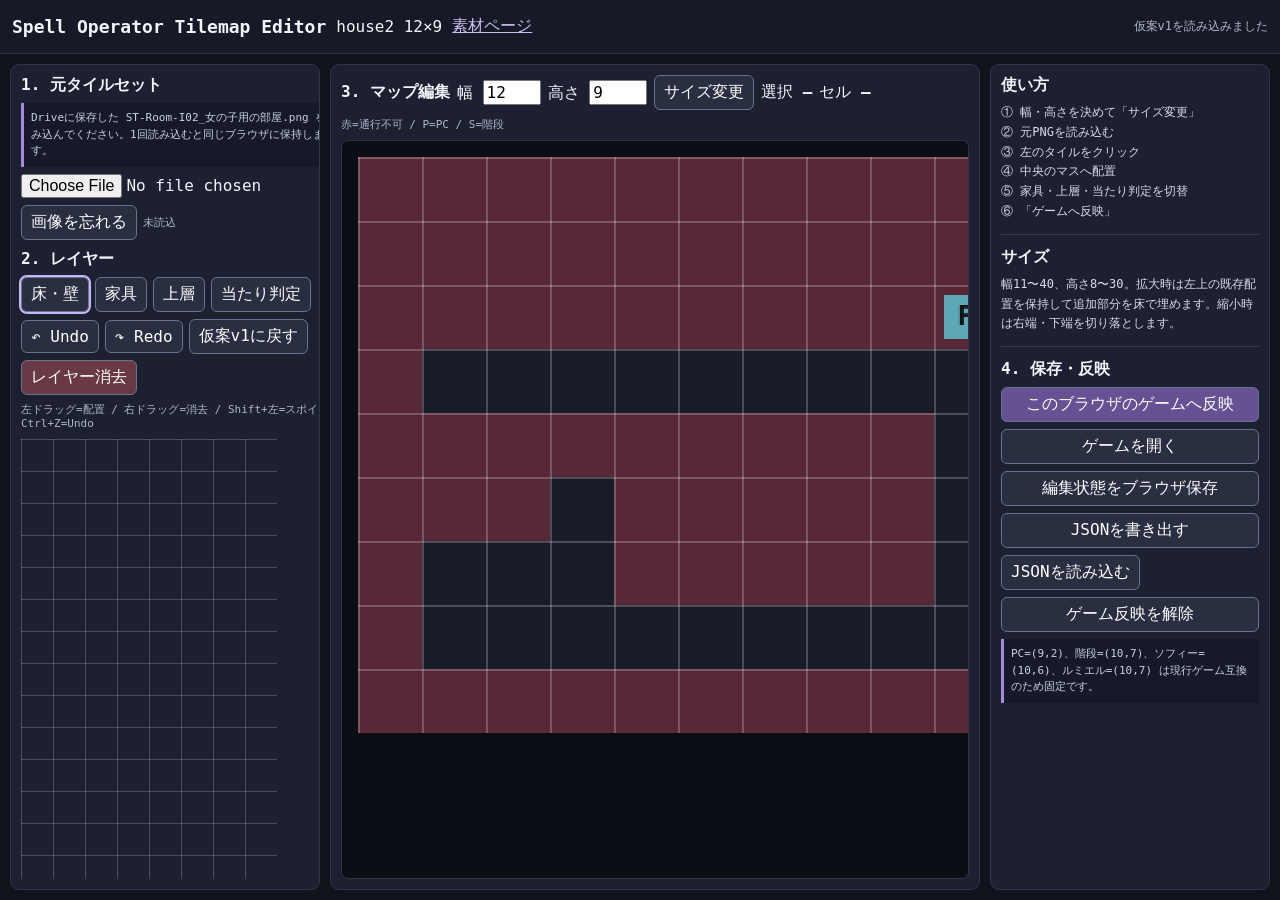
==== tools/tilemap-editor.html @ 0ec68bd1 "Make house2 tilemap editor resizable" ====
<!doctype html><html lang="ja"><head><meta charset="utf-8"><meta name="viewport" content="width=device-width,initial-scale=1"><title>Spell Operator Tilemap Editor</title><style>
*{box-sizing:border-box}html,body{margin:0;height:100%;overflow:hidden;background:#11131c;color:#f3f4fa;font-family:ui-monospace,"Noto Sans JP",monospace}button,input{font:inherit}button{cursor:pointer;background:#292e41;color:#fff;border:1px solid #69728e;border-radius:6px;padding:6px 9px}.primary{background:#665293}.danger{background:#693945}.active{outline:2px solid #c9b6fa}.app{height:100vh;display:grid;grid-template-rows:54px 1fr}.head{display:flex;gap:10px;align-items:center;padding:8px 12px;background:#171a26;border-bottom:1px solid #30364a}.head b{font-size:18px}.status{margin-left:auto;color:#aeb6cc;font-size:12px}.main{min-height:0;display:grid;grid-template-columns:310px 1fr 280px;gap:10px;padding:10px}.panel{min-height:0;background:#1c2030;border:1px solid #30364a;border-radius:9px;padding:10px;overflow:hidden}.left{display:grid;grid-template-rows:auto auto 1fr;gap:9px}.paletteBox,.mapBox,.right{overflow:auto}.paletteStage{position:relative;width:256px}.paletteStage canvas,#map{image-rendering:pixelated;display:block}.cursor{position:absolute;width:32px;height:32px;border:3px solid white;box-shadow:0 0 0 2px #6a4ca9;pointer-events:none;display:none}.row{display:flex;gap:6px;align-items:center;flex-wrap:wrap}.col{display:grid;gap:7px}.note{font-size:11px;line-height:1.5;color:#cbd1e2;background:#151929;border-left:3px solid #a68bdd;padding:7px}.small{font-size:11px;color:#aeb6cc}.center{display:grid;grid-template-rows:auto 1fr;gap:8px}.toolbar{display:flex;gap:7px;align-items:center;flex-wrap:wrap}.mapBox{background:#0c0e15;border:1px solid #30364a;border-radius:7px;padding:16px}.mapFrame{width:max-content;margin:auto}.sep{height:1px;background:#343a50;margin:5px 0}.info{font-size:12px;line-height:1.65;color:#d7dbeb}a{color:#cdbdf5}@media(max-width:1050px){.main{grid-template-columns:270px 1fr 230px}}
</style></head><body><div class="app"><div class="head"><b>Spell Operator Tilemap Editor</b><span id="sizeBadge">house2 12×9</span><a href="https://yms.main.jp/dotartworld/page2/tile-rooms01.html" target="_blank">素材ページ</a><span id="status" class="status">読み込み中</span></div><div class="main">
<section class="panel left"><div class="col"><b>1. 元タイルセット</b><div class="note">Driveに保存した ST-Room-I02_女の子用の部屋.png を読み込んでください。1回読み込むと同じブラウザに保持します。</div><input id="file" type="file" accept="image/*"><div class="row"><button id="forget">画像を忘れる</button><span id="fileInfo" class="small">未読込</span></div></div><div class="col"><b>2. レイヤー</b><div id="layers" class="row"><button data-l="base" class="active">床・壁</button><button data-l="object">家具</button><button data-l="upper">上層</button><button data-l="collision">当たり判定</button></div><div class="row"><button id="undo">↶ Undo</button><button id="redo">↷ Redo</button><button id="reset">仮案v1に戻す</button><button id="clear" class="danger">レイヤー消去</button></div><div class="small">左ドラッグ=配置 / 右ドラッグ=消去 / Shift+左=スポイト / Ctrl+Z=Undo</div></div><div class="paletteBox"><div id="paletteStage" class="paletteStage"><canvas id="palette" width="256" height="1120"></canvas><div id="cursor" class="cursor"></div></div></div></section>
<section class="panel center"><div class="toolbar"><b>3. マップ編集</b><label>幅 <input id="w" type="number" min="11" max="40" value="12" style="width:58px"></label><label>高さ <input id="h" type="number" min="8" max="30" value="9" style="width:58px"></label><button id="resize">サイズ変更</button><span>選択 <b id="tileNo">—</b></span><span>セル <b id="cell">—</b></span><span class="small">赤=通行不可 / P=PC / S=階段</span></div><div class="mapBox"><div class="mapFrame"><canvas id="map"></canvas></div></div></section>
<aside class="panel right"><div class="col"><b>使い方</b><div class="info">① 幅・高さを決めて「サイズ変更」<br>② 元PNGを読み込む<br>③ 左のタイルをクリック<br>④ 中央のマスへ配置<br>⑤ 家具・上層・当たり判定を切替<br>⑥ 「ゲームへ反映」</div><div class="sep"></div><b>サイズ</b><div class="info">幅11〜40、高さ8〜30。拡大時は左上の既存配置を保持して追加部分を床で埋めます。縮小時は右端・下端を切り落とします。</div><div class="sep"></div><b>4. 保存・反映</b><button id="apply" class="primary">このブラウザのゲームへ反映</button><button id="open">ゲームを開く</button><button id="save">編集状態をブラウザ保存</button><button id="export">JSONを書き出す</button><label><button type="button" onclick="document.getElementById('import').click()">JSONを読み込む</button><input id="import" type="file" accept="application/json" hidden></label><button id="remove">ゲーム反映を解除</button><div class="note">PC=(9,2)、階段=(10,7)、ソフィー=(10,6)、ルミエル=(10,7) は現行ゲーム互換のため固定です。</div></div></aside>
</div></div><script>
(()=>{"use strict";const TILE=32,MINW=11,MINH=8,MAXW=40,MAXH=30,BASE="../assets/maps/house2-layout.json?v=2",KIMG="spell-operator-editor-tileset:dotartworld-room-girl",KDRAFT="spell-operator-tilemap-editor:house2",KGAME="spell-operator-tilemap:house2",events={pc:{x:9,y:2},stairs:{x:10,y:7},playerStart:{x:10,y:6,facing:"up"},followerStart:{x:10,y:7,facing:"up"}},source={site:"ドット絵世界",page:"https://yms.main.jp/dotartworld/page2/tile-rooms01.html",asset:"女の子用の部屋",credit:"ドット絵世界 / http://yms.main.jp"},$=s=>document.querySelector(s),pal=$("#palette"),px=pal.getContext("2d",{willReadFrequently:true}),map=$("#map"),mx=map.getContext("2d"),cur=$("#cursor");let W=12,H=9,tiles=null,selected=-1,layer="base",paint=false,last=-1,changed=false,dirty=false,preview=null,previewUrl=null,baseline=null,hist=[],hi=-1,state;
const arr=(n,v)=>Array(n).fill(v),newState=()=>({layers:{base:arr(W*H,7),object:arr(W*H,-1),upper:arr(W*H,-1)},collision:arr(W*H,0)});state=newState();
function status(t){$("#status").textContent=t}function fit(a,v){const o=arr(W*H,v);if(Array.isArray(a))for(let i=0;i<Math.min(a.length,o.length);i++)o[i]=a[i];return o}function clone(){return JSON.parse(JSON.stringify(state))}function geometry(){map.width=W*TILE;map.height=H*TILE;map.style.width=W*TILE*2+"px";map.style.height=H*TILE*2+"px";$("#w").value=W;$("#h").value=H;$("#sizeBadge").textContent=`house2 ${W}×${H}`}function snap(){return{W,H,state:clone(),dirty}}function push(){hist=hist.slice(0,hi+1);hist.push(snap());if(hist.length>100)hist.shift();hi=hist.length-1;buttons()}function buttons(){$("#undo").disabled=hi<=0;$("#redo").disabled=hi>=hist.length-1}function restore(i){if(i<0||i>=hist.length)return;hi=i;({W,H}=hist[i]);state=JSON.parse(JSON.stringify(hist[i].state));dirty=hist[i].dirty;geometry();draw();buttons()}
function previewSet(u){previewUrl=u||null;preview=null;if(!u)return;const im=new Image();im.onload=()=>{preview=im;draw()};im.src=u}function applyData(d){W=+d.width||12;H=+d.height||9;geometry();state={layers:{base:fit(d.layers?.base,7),object:fit(d.layers?.object,-1),upper:fit(d.layers?.upper,-1)},collision:fit(d.collision,0)};dirty=false;previewSet(d.renderedMap);draw()}function tileDraw(c,id,x,y){if(!tiles||id<0)return;const cols=Math.floor(tiles.width/TILE);c.drawImage(tiles,(id%cols)*TILE,Math.floor(id/cols)*TILE,TILE,TILE,x,y,TILE,TILE)}function compose(){const c=document.createElement("canvas");c.width=W*TILE;c.height=H*TILE;const x=c.getContext("2d");for(const l of ["base","object","upper"])state.layers[l].forEach((t,i)=>tileDraw(x,t,(i%W)*TILE,Math.floor(i/W)*TILE));return c}function marker(p,l,c){if(p.x>=W||p.y>=H)return;mx.fillStyle=c;mx.fillRect(p.x*TILE+5,p.y*TILE+5,22,22);mx.fillStyle="#111";mx.font="bold 14px monospace";mx.textAlign="center";mx.textBaseline="middle";mx.fillText(l,p.x*TILE+16,p.y*TILE+16)}function draw(){mx.clearRect(0,0,map.width,map.height);mx.fillStyle="#181b28";mx.fillRect(0,0,map.width,map.height);if(tiles)mx.drawImage(compose(),0,0);else if(preview&&!dirty)mx.drawImage(preview,0,0,map.width,map.height);state.collision.forEach((v,i)=>{if(v){mx.fillStyle="#d8445555";mx.fillRect(i%W*TILE,Math.floor(i/W)*TILE,TILE,TILE)}});mx.strokeStyle="#ffffff38";for(let x=0;x<=W;x++){mx.beginPath();mx.moveTo(x*TILE+.5,0);mx.lineTo(x*TILE+.5,H*TILE);mx.stroke()}for(let y=0;y<=H;y++){mx.beginPath();mx.moveTo(0,y*TILE+.5);mx.lineTo(W*TILE,y*TILE+.5);mx.stroke()}marker(events.pc,"P","#5fd7e5bb");marker(events.stairs,"S","#e9c45dcc")}
function paletteDraw(){px.clearRect(0,0,pal.width,pal.height);if(tiles)px.drawImage(tiles,0,0);px.strokeStyle="#ffffff33";for(let x=0;x<=pal.width;x+=TILE){px.beginPath();px.moveTo(x+.5,0);px.lineTo(x+.5,pal.height);px.stroke()}for(let y=0;y<=pal.height;y+=TILE){px.beginPath();px.moveTo(0,y+.5);px.lineTo(pal.width,y+.5);px.stroke()}}function cursor(){if(selected<0||!tiles){cur.style.display="none";$("#tileNo").textContent="—";return}const cols=Math.floor(tiles.width/TILE);cur.style.display="block";cur.style.left=selected%cols*TILE+"px";cur.style.top=Math.floor(selected/cols)*TILE+"px";$("#tileNo").textContent=selected}function loadImg(u,save=true){const im=new Image();im.onload=()=>{const c=document.createElement("canvas");c.width=im.naturalWidth;c.height=im.naturalHeight;const x=c.getContext("2d");x.drawImage(im,0,0);tiles=c;pal.width=c.width;pal.height=c.height;$("#paletteStage").style.width=c.width+"px";paletteDraw();draw();$("#fileInfo").textContent=`${c.width}×${c.height}`;if(save)try{localStorage.setItem(KIMG,u)}catch{}status("タイルセット読込済み")};im.src=u}
function cell(e){const r=map.getBoundingClientRect(),x=Math.floor((e.clientX-r.left)*map.width/r.width/TILE),y=Math.floor((e.clientY-r.top)*map.height/r.height/TILE);return x>=0&&y>=0&&x<W&&y<H?{x,y,i:y*W+x}:null}function put(c,erase=false,drop=false){if(!c)return;if(drop&&layer!=="collision"){selected=state.layers[layer][c.i];cursor();return}if(layer==="collision"){const b=state.collision[c.i];state.collision[c.i]=erase?0:(b?0:1);changed||=b!==state.collision[c.i]}else{if(!tiles){status("見た目の編集には元PNGを読み込んでください");return}const a=erase?-1:selected;if(a<0&&!erase)return;const b=state.layers[layer][c.i];state.layers[layer][c.i]=a;changed||=b!==a;if(b!==a)dirty=true}draw()}
function resize(nw,nh){nw=Math.max(MINW,Math.min(MAXW,Math.trunc(nw)));nh=Math.max(MINH,Math.min(MAXH,Math.trunc(nh)));if(nw===W&&nh===H)return;const ow=W,oh=H,o=clone(),n={layers:{base:arr(nw*nh,7),object:arr(nw*nh,-1),upper:arr(nw*nh,-1)},collision:arr(nw*nh,0)},cw=Math.min(ow,nw),ch=Math.min(oh,nh);for(let y=0;y<ch;y++)for(let x=0;x<cw;x++){const oi=y*ow+x,ni=y*nw+x;n.layers.base[ni]=o.layers.base[oi];n.layers.object[ni]=o.layers.object[oi];n.layers.upper[ni]=o.layers.upper[oi];n.collision[ni]=o.collision[oi]}if(nw>ow)for(let y=1;y<Math.min(oh-1,nh-1);y++)n.collision[y*nw+ow-1]=0;if(nh>oh)for(let x=1;x<Math.min(ow-1,nw-1);x++)n.collision[(oh-1)*nw+x]=0;for(let x=0;x<nw;x++)n.collision[x]=n.collision[(nh-1)*nw+x]=1;for(let y=1;y<nh-1;y++)n.collision[y*nw]=n.collision[y*nw+nw-1]=1;W=nw;H=nh;state=n;dirty=true;preview=null;previewUrl=null;geometry();draw();push();status(`サイズを ${W}×${H} に変更しました`)}
pal.onclick=e=>{if(!tiles)return;const r=pal.getBoundingClientRect(),x=Math.floor((e.clientX-r.left)*pal.width/r.width/TILE),y=Math.floor((e.clientY-r.top)*pal.height/r.height/TILE);selected=y*Math.floor(pal.width/TILE)+x;cursor()};map.oncontextmenu=e=>e.preventDefault();map.onpointerdown=e=>{const c=cell(e);if(!c)return;paint=true;last=c.i;changed=false;put(c,e.button===2,e.shiftKey);map.setPointerCapture?.(e.pointerId)};map.onpointermove=e=>{const c=cell(e);$("#cell").textContent=c?`${c.x},${c.y}`:"—";if(!paint||!c||c.i===last||e.shiftKey)return;last=c.i;if(layer!=="collision")put(c,(e.buttons&2)!==0,false)};window.onpointerup=()=>{if(paint&&changed)push();paint=false;last=-1};window.addEventListener("keydown",e=>{if((e.ctrlKey||e.metaKey)&&e.key.toLowerCase()==="z"){e.preventDefault();restore(e.shiftKey?hi+1:hi-1)}else if((e.ctrlKey||e.metaKey)&&e.key.toLowerCase()==="y"){e.preventDefault();restore(hi+1)}});
$("#file").onchange=e=>{const f=e.target.files?.[0];if(!f)return;const r=new FileReader();r.onload=()=>loadImg(r.result,true);r.readAsDataURL(f)};$("#forget").onclick=()=>{localStorage.removeItem(KIMG);tiles=null;selected=-1;paletteDraw();cursor();draw();$("#fileInfo").textContent="未読込"};$("#layers").onclick=e=>{const b=e.target.closest("[data-l]");if(!b)return;layer=b.dataset.l;document.querySelectorAll("[data-l]").forEach(x=>x.classList.toggle("active",x===b))};$("#undo").onclick=()=>restore(hi-1);$("#redo").onclick=()=>restore(hi+1);$("#resize").onclick=()=>resize(+$("#w").value,+$("#h").value);$("#clear").onclick=()=>{if(layer==="collision")state.collision=arr(W*H,0);else{if(!tiles)return status("見た目の編集には元PNGが必要です");state.layers[layer]=arr(W*H,-1);dirty=true}draw();push()};$("#reset").onclick=()=>{if(!baseline)return;applyData(baseline);hist=[];hi=-1;push();status("仮案v1に戻しました")};
function pack(){const rendered=tiles?compose().toDataURL("image/png"):(!dirty?previewUrl:null);return{version:3,mapId:"house2",name:"ソフィーとルミエルの部屋",width:W,height:H,tileSize:TILE,source,renderedMap:rendered,layers:state.layers,collision:state.collision,fixedEvents:events,updatedAt:new Date().toISOString()}}function save(){localStorage.setItem(KDRAFT,JSON.stringify({width:W,height:H,state,selected,layer,dirty,previewUrl}));status("編集状態を保存しました")}$("#save").onclick=save;$("#apply").onclick=()=>{const d=pack();if(!d.renderedMap)return alert("サイズまたは見た目を変更した後は、元タイルセットPNGを読み込んでから反映してください。");localStorage.setItem(KGAME,JSON.stringify(d));save();alert("ゲームへ反映しました。ゲームを再読み込みしてください。")};$("#open").onclick=()=>window.open("../?tilemap=house2&v=77","_blank");$("#remove").onclick=()=>{localStorage.removeItem(KGAME);status("ゲーム反映を解除しました")};$("#export").onclick=()=>{const d=pack();if(!d.renderedMap)return alert("元PNGを読み込んでから書き出してください。");const b=new Blob([JSON.stringify(d,null,2)],{type:"application/json"}),a=document.createElement("a");a.href=URL.createObjectURL(b);a.download="house2-layout.json";a.click();setTimeout(()=>URL.revokeObjectURL(a.href),1000)};$("#import").onchange=e=>{const f=e.target.files?.[0];if(!f)return;const r=new FileReader();r.onload=()=>{try{const d=JSON.parse(r.result);if(+d.width<MINW||+d.width>MAXW||+d.height<MINH||+d.height>MAXH)throw 0;applyData(d);hist=[];hi=-1;push();status("JSONを読み込みました")}catch{alert("house2用JSONではありません")}};r.readAsText(f)};
(async()=>{try{baseline=await(await fetch(BASE,{cache:"no-store"})).json();let l;try{l=JSON.parse(localStorage.getItem(KDRAFT))}catch{}if(l?.state){W=+l.width||12;H=+l.height||9;geometry();state=l.state;selected=Number.isInteger(l.selected)?l.selected:-1;layer=l.layer||"base";dirty=!!l.dirty;previewSet(l.previewUrl||baseline.renderedMap);status("前回の編集を復元しました")}else{applyData(baseline);status("仮案v1を読み込みました")}hist=[];hi=-1;push();const im=localStorage.getItem(KIMG);if(im)loadImg(im,false);else paletteDraw();geometry();draw();cursor()}catch(e){console.error(e);geometry();draw();status("初期データ読込失敗")}})();
})();
</script></body></html>
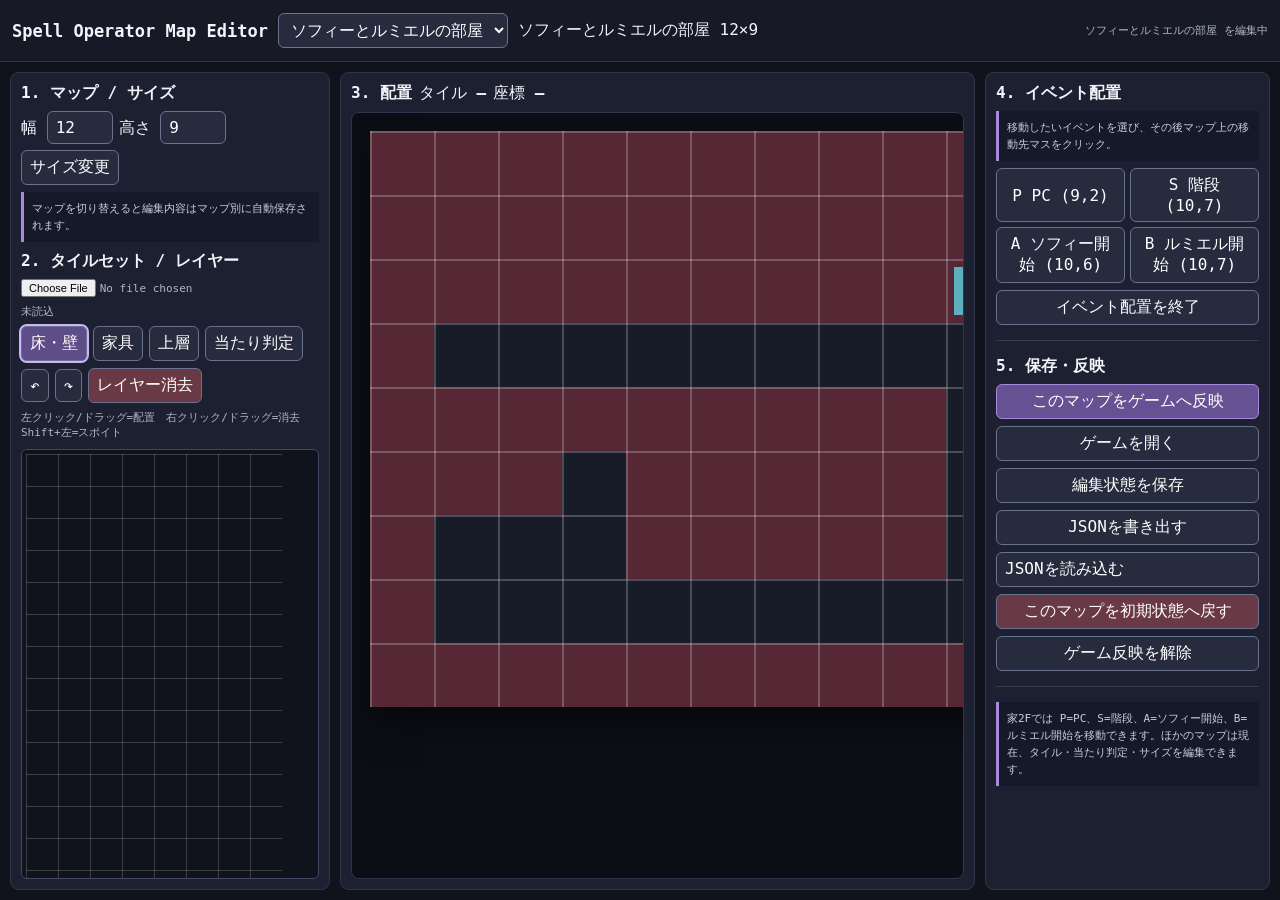
==== commit 2aa06110: "Add movable house2 events and multi-map editing" ====
--- a/tools/tilemap-editor.html
+++ b/tools/tilemap-editor.html
@@ -1,20 +1,60 @@
-<!doctype html><html lang="ja"><head><meta charset="utf-8"><meta name="viewport" content="width=device-width,initial-scale=1"><title>Spell Operator Tilemap Editor</title><style>
-*{box-sizing:border-box}html,body{margin:0;height:100%;overflow:hidden;background:#11131c;color:#f3f4fa;font-family:ui-monospace,"Noto Sans JP",monospace}button,input{font:inherit}button{cursor:pointer;background:#292e41;color:#fff;border:1px solid #69728e;border-radius:6px;padding:6px 9px}.primary{background:#665293}.danger{background:#693945}.active{outline:2px solid #c9b6fa}.app{height:100vh;display:grid;grid-template-rows:54px 1fr}.head{display:flex;gap:10px;align-items:center;padding:8px 12px;background:#171a26;border-bottom:1px solid #30364a}.head b{font-size:18px}.status{margin-left:auto;color:#aeb6cc;font-size:12px}.main{min-height:0;display:grid;grid-template-columns:310px 1fr 280px;gap:10px;padding:10px}.panel{min-height:0;background:#1c2030;border:1px solid #30364a;border-radius:9px;padding:10px;overflow:hidden}.left{display:grid;grid-template-rows:auto auto 1fr;gap:9px}.paletteBox,.mapBox,.right{overflow:auto}.paletteStage{position:relative;width:256px}.paletteStage canvas,#map{image-rendering:pixelated;display:block}.cursor{position:absolute;width:32px;height:32px;border:3px solid white;box-shadow:0 0 0 2px #6a4ca9;pointer-events:none;display:none}.row{display:flex;gap:6px;align-items:center;flex-wrap:wrap}.col{display:grid;gap:7px}.note{font-size:11px;line-height:1.5;color:#cbd1e2;background:#151929;border-left:3px solid #a68bdd;padding:7px}.small{font-size:11px;color:#aeb6cc}.center{display:grid;grid-template-rows:auto 1fr;gap:8px}.toolbar{display:flex;gap:7px;align-items:center;flex-wrap:wrap}.mapBox{background:#0c0e15;border:1px solid #30364a;border-radius:7px;padding:16px}.mapFrame{width:max-content;margin:auto}.sep{height:1px;background:#343a50;margin:5px 0}.info{font-size:12px;line-height:1.65;color:#d7dbeb}a{color:#cdbdf5}@media(max-width:1050px){.main{grid-template-columns:270px 1fr 230px}}
-</style></head><body><div class="app"><div class="head"><b>Spell Operator Tilemap Editor</b><span id="sizeBadge">house2 12×9</span><a href="https://yms.main.jp/dotartworld/page2/tile-rooms01.html" target="_blank">素材ページ</a><span id="status" class="status">読み込み中</span></div><div class="main">
-<section class="panel left"><div class="col"><b>1. 元タイルセット</b><div class="note">Driveに保存した ST-Room-I02_女の子用の部屋.png を読み込んでください。1回読み込むと同じブラウザに保持します。</div><input id="file" type="file" accept="image/*"><div class="row"><button id="forget">画像を忘れる</button><span id="fileInfo" class="small">未読込</span></div></div><div class="col"><b>2. レイヤー</b><div id="layers" class="row"><button data-l="base" class="active">床・壁</button><button data-l="object">家具</button><button data-l="upper">上層</button><button data-l="collision">当たり判定</button></div><div class="row"><button id="undo">↶ Undo</button><button id="redo">↷ Redo</button><button id="reset">仮案v1に戻す</button><button id="clear" class="danger">レイヤー消去</button></div><div class="small">左ドラッグ=配置 / 右ドラッグ=消去 / Shift+左=スポイト / Ctrl+Z=Undo</div></div><div class="paletteBox"><div id="paletteStage" class="paletteStage"><canvas id="palette" width="256" height="1120"></canvas><div id="cursor" class="cursor"></div></div></div></section>
-<section class="panel center"><div class="toolbar"><b>3. マップ編集</b><label>幅 <input id="w" type="number" min="11" max="40" value="12" style="width:58px"></label><label>高さ <input id="h" type="number" min="8" max="30" value="9" style="width:58px"></label><button id="resize">サイズ変更</button><span>選択 <b id="tileNo">—</b></span><span>セル <b id="cell">—</b></span><span class="small">赤=通行不可 / P=PC / S=階段</span></div><div class="mapBox"><div class="mapFrame"><canvas id="map"></canvas></div></div></section>
-<aside class="panel right"><div class="col"><b>使い方</b><div class="info">① 幅・高さを決めて「サイズ変更」<br>② 元PNGを読み込む<br>③ 左のタイルをクリック<br>④ 中央のマスへ配置<br>⑤ 家具・上層・当たり判定を切替<br>⑥ 「ゲームへ反映」</div><div class="sep"></div><b>サイズ</b><div class="info">幅11〜40、高さ8〜30。拡大時は左上の既存配置を保持して追加部分を床で埋めます。縮小時は右端・下端を切り落とします。</div><div class="sep"></div><b>4. 保存・反映</b><button id="apply" class="primary">このブラウザのゲームへ反映</button><button id="open">ゲームを開く</button><button id="save">編集状態をブラウザ保存</button><button id="export">JSONを書き出す</button><label><button type="button" onclick="document.getElementById('import').click()">JSONを読み込む</button><input id="import" type="file" accept="application/json" hidden></label><button id="remove">ゲーム反映を解除</button><div class="note">PC=(9,2)、階段=(10,7)、ソフィー=(10,6)、ルミエル=(10,7) は現行ゲーム互換のため固定です。</div></div></aside>
-</div></div><script>
-(()=>{"use strict";const TILE=32,MINW=11,MINH=8,MAXW=40,MAXH=30,BASE="../assets/maps/house2-layout.json?v=2",KIMG="spell-operator-editor-tileset:dotartworld-room-girl",KDRAFT="spell-operator-tilemap-editor:house2",KGAME="spell-operator-tilemap:house2",events={pc:{x:9,y:2},stairs:{x:10,y:7},playerStart:{x:10,y:6,facing:"up"},followerStart:{x:10,y:7,facing:"up"}},source={site:"ドット絵世界",page:"https://yms.main.jp/dotartworld/page2/tile-rooms01.html",asset:"女の子用の部屋",credit:"ドット絵世界 / http://yms.main.jp"},$=s=>document.querySelector(s),pal=$("#palette"),px=pal.getContext("2d",{willReadFrequently:true}),map=$("#map"),mx=map.getContext("2d"),cur=$("#cursor");let W=12,H=9,tiles=null,selected=-1,layer="base",paint=false,last=-1,changed=false,dirty=false,preview=null,previewUrl=null,baseline=null,hist=[],hi=-1,state;
-const arr=(n,v)=>Array(n).fill(v),newState=()=>({layers:{base:arr(W*H,7),object:arr(W*H,-1),upper:arr(W*H,-1)},collision:arr(W*H,0)});state=newState();
-function status(t){$("#status").textContent=t}function fit(a,v){const o=arr(W*H,v);if(Array.isArray(a))for(let i=0;i<Math.min(a.length,o.length);i++)o[i]=a[i];return o}function clone(){return JSON.parse(JSON.stringify(state))}function geometry(){map.width=W*TILE;map.height=H*TILE;map.style.width=W*TILE*2+"px";map.style.height=H*TILE*2+"px";$("#w").value=W;$("#h").value=H;$("#sizeBadge").textContent=`house2 ${W}×${H}`}function snap(){return{W,H,state:clone(),dirty}}function push(){hist=hist.slice(0,hi+1);hist.push(snap());if(hist.length>100)hist.shift();hi=hist.length-1;buttons()}function buttons(){$("#undo").disabled=hi<=0;$("#redo").disabled=hi>=hist.length-1}function restore(i){if(i<0||i>=hist.length)return;hi=i;({W,H}=hist[i]);state=JSON.parse(JSON.stringify(hist[i].state));dirty=hist[i].dirty;geometry();draw();buttons()}
-function previewSet(u){previewUrl=u||null;preview=null;if(!u)return;const im=new Image();im.onload=()=>{preview=im;draw()};im.src=u}function applyData(d){W=+d.width||12;H=+d.height||9;geometry();state={layers:{base:fit(d.layers?.base,7),object:fit(d.layers?.object,-1),upper:fit(d.layers?.upper,-1)},collision:fit(d.collision,0)};dirty=false;previewSet(d.renderedMap);draw()}function tileDraw(c,id,x,y){if(!tiles||id<0)return;const cols=Math.floor(tiles.width/TILE);c.drawImage(tiles,(id%cols)*TILE,Math.floor(id/cols)*TILE,TILE,TILE,x,y,TILE,TILE)}function compose(){const c=document.createElement("canvas");c.width=W*TILE;c.height=H*TILE;const x=c.getContext("2d");for(const l of ["base","object","upper"])state.layers[l].forEach((t,i)=>tileDraw(x,t,(i%W)*TILE,Math.floor(i/W)*TILE));return c}function marker(p,l,c){if(p.x>=W||p.y>=H)return;mx.fillStyle=c;mx.fillRect(p.x*TILE+5,p.y*TILE+5,22,22);mx.fillStyle="#111";mx.font="bold 14px monospace";mx.textAlign="center";mx.textBaseline="middle";mx.fillText(l,p.x*TILE+16,p.y*TILE+16)}function draw(){mx.clearRect(0,0,map.width,map.height);mx.fillStyle="#181b28";mx.fillRect(0,0,map.width,map.height);if(tiles)mx.drawImage(compose(),0,0);else if(preview&&!dirty)mx.drawImage(preview,0,0,map.width,map.height);state.collision.forEach((v,i)=>{if(v){mx.fillStyle="#d8445555";mx.fillRect(i%W*TILE,Math.floor(i/W)*TILE,TILE,TILE)}});mx.strokeStyle="#ffffff38";for(let x=0;x<=W;x++){mx.beginPath();mx.moveTo(x*TILE+.5,0);mx.lineTo(x*TILE+.5,H*TILE);mx.stroke()}for(let y=0;y<=H;y++){mx.beginPath();mx.moveTo(0,y*TILE+.5);mx.lineTo(W*TILE,y*TILE+.5);mx.stroke()}marker(events.pc,"P","#5fd7e5bb");marker(events.stairs,"S","#e9c45dcc")}
-function paletteDraw(){px.clearRect(0,0,pal.width,pal.height);if(tiles)px.drawImage(tiles,0,0);px.strokeStyle="#ffffff33";for(let x=0;x<=pal.width;x+=TILE){px.beginPath();px.moveTo(x+.5,0);px.lineTo(x+.5,pal.height);px.stroke()}for(let y=0;y<=pal.height;y+=TILE){px.beginPath();px.moveTo(0,y+.5);px.lineTo(pal.width,y+.5);px.stroke()}}function cursor(){if(selected<0||!tiles){cur.style.display="none";$("#tileNo").textContent="—";return}const cols=Math.floor(tiles.width/TILE);cur.style.display="block";cur.style.left=selected%cols*TILE+"px";cur.style.top=Math.floor(selected/cols)*TILE+"px";$("#tileNo").textContent=selected}function loadImg(u,save=true){const im=new Image();im.onload=()=>{const c=document.createElement("canvas");c.width=im.naturalWidth;c.height=im.naturalHeight;const x=c.getContext("2d");x.drawImage(im,0,0);tiles=c;pal.width=c.width;pal.height=c.height;$("#paletteStage").style.width=c.width+"px";paletteDraw();draw();$("#fileInfo").textContent=`${c.width}×${c.height}`;if(save)try{localStorage.setItem(KIMG,u)}catch{}status("タイルセット読込済み")};im.src=u}
-function cell(e){const r=map.getBoundingClientRect(),x=Math.floor((e.clientX-r.left)*map.width/r.width/TILE),y=Math.floor((e.clientY-r.top)*map.height/r.height/TILE);return x>=0&&y>=0&&x<W&&y<H?{x,y,i:y*W+x}:null}function put(c,erase=false,drop=false){if(!c)return;if(drop&&layer!=="collision"){selected=state.layers[layer][c.i];cursor();return}if(layer==="collision"){const b=state.collision[c.i];state.collision[c.i]=erase?0:(b?0:1);changed||=b!==state.collision[c.i]}else{if(!tiles){status("見た目の編集には元PNGを読み込んでください");return}const a=erase?-1:selected;if(a<0&&!erase)return;const b=state.layers[layer][c.i];state.layers[layer][c.i]=a;changed||=b!==a;if(b!==a)dirty=true}draw()}
-function resize(nw,nh){nw=Math.max(MINW,Math.min(MAXW,Math.trunc(nw)));nh=Math.max(MINH,Math.min(MAXH,Math.trunc(nh)));if(nw===W&&nh===H)return;const ow=W,oh=H,o=clone(),n={layers:{base:arr(nw*nh,7),object:arr(nw*nh,-1),upper:arr(nw*nh,-1)},collision:arr(nw*nh,0)},cw=Math.min(ow,nw),ch=Math.min(oh,nh);for(let y=0;y<ch;y++)for(let x=0;x<cw;x++){const oi=y*ow+x,ni=y*nw+x;n.layers.base[ni]=o.layers.base[oi];n.layers.object[ni]=o.layers.object[oi];n.layers.upper[ni]=o.layers.upper[oi];n.collision[ni]=o.collision[oi]}if(nw>ow)for(let y=1;y<Math.min(oh-1,nh-1);y++)n.collision[y*nw+ow-1]=0;if(nh>oh)for(let x=1;x<Math.min(ow-1,nw-1);x++)n.collision[(oh-1)*nw+x]=0;for(let x=0;x<nw;x++)n.collision[x]=n.collision[(nh-1)*nw+x]=1;for(let y=1;y<nh-1;y++)n.collision[y*nw]=n.collision[y*nw+nw-1]=1;W=nw;H=nh;state=n;dirty=true;preview=null;previewUrl=null;geometry();draw();push();status(`サイズを ${W}×${H} に変更しました`)}
-pal.onclick=e=>{if(!tiles)return;const r=pal.getBoundingClientRect(),x=Math.floor((e.clientX-r.left)*pal.width/r.width/TILE),y=Math.floor((e.clientY-r.top)*pal.height/r.height/TILE);selected=y*Math.floor(pal.width/TILE)+x;cursor()};map.oncontextmenu=e=>e.preventDefault();map.onpointerdown=e=>{const c=cell(e);if(!c)return;paint=true;last=c.i;changed=false;put(c,e.button===2,e.shiftKey);map.setPointerCapture?.(e.pointerId)};map.onpointermove=e=>{const c=cell(e);$("#cell").textContent=c?`${c.x},${c.y}`:"—";if(!paint||!c||c.i===last||e.shiftKey)return;last=c.i;if(layer!=="collision")put(c,(e.buttons&2)!==0,false)};window.onpointerup=()=>{if(paint&&changed)push();paint=false;last=-1};window.addEventListener("keydown",e=>{if((e.ctrlKey||e.metaKey)&&e.key.toLowerCase()==="z"){e.preventDefault();restore(e.shiftKey?hi+1:hi-1)}else if((e.ctrlKey||e.metaKey)&&e.key.toLowerCase()==="y"){e.preventDefault();restore(hi+1)}});
-$("#file").onchange=e=>{const f=e.target.files?.[0];if(!f)return;const r=new FileReader();r.onload=()=>loadImg(r.result,true);r.readAsDataURL(f)};$("#forget").onclick=()=>{localStorage.removeItem(KIMG);tiles=null;selected=-1;paletteDraw();cursor();draw();$("#fileInfo").textContent="未読込"};$("#layers").onclick=e=>{const b=e.target.closest("[data-l]");if(!b)return;layer=b.dataset.l;document.querySelectorAll("[data-l]").forEach(x=>x.classList.toggle("active",x===b))};$("#undo").onclick=()=>restore(hi-1);$("#redo").onclick=()=>restore(hi+1);$("#resize").onclick=()=>resize(+$("#w").value,+$("#h").value);$("#clear").onclick=()=>{if(layer==="collision")state.collision=arr(W*H,0);else{if(!tiles)return status("見た目の編集には元PNGが必要です");state.layers[layer]=arr(W*H,-1);dirty=true}draw();push()};$("#reset").onclick=()=>{if(!baseline)return;applyData(baseline);hist=[];hi=-1;push();status("仮案v1に戻しました")};
-function pack(){const rendered=tiles?compose().toDataURL("image/png"):(!dirty?previewUrl:null);return{version:3,mapId:"house2",name:"ソフィーとルミエルの部屋",width:W,height:H,tileSize:TILE,source,renderedMap:rendered,layers:state.layers,collision:state.collision,fixedEvents:events,updatedAt:new Date().toISOString()}}function save(){localStorage.setItem(KDRAFT,JSON.stringify({width:W,height:H,state,selected,layer,dirty,previewUrl}));status("編集状態を保存しました")}$("#save").onclick=save;$("#apply").onclick=()=>{const d=pack();if(!d.renderedMap)return alert("サイズまたは見た目を変更した後は、元タイルセットPNGを読み込んでから反映してください。");localStorage.setItem(KGAME,JSON.stringify(d));save();alert("ゲームへ反映しました。ゲームを再読み込みしてください。")};$("#open").onclick=()=>window.open("../?tilemap=house2&v=77","_blank");$("#remove").onclick=()=>{localStorage.removeItem(KGAME);status("ゲーム反映を解除しました")};$("#export").onclick=()=>{const d=pack();if(!d.renderedMap)return alert("元PNGを読み込んでから書き出してください。");const b=new Blob([JSON.stringify(d,null,2)],{type:"application/json"}),a=document.createElement("a");a.href=URL.createObjectURL(b);a.download="house2-layout.json";a.click();setTimeout(()=>URL.revokeObjectURL(a.href),1000)};$("#import").onchange=e=>{const f=e.target.files?.[0];if(!f)return;const r=new FileReader();r.onload=()=>{try{const d=JSON.parse(r.result);if(+d.width<MINW||+d.width>MAXW||+d.height<MINH||+d.height>MAXH)throw 0;applyData(d);hist=[];hi=-1;push();status("JSONを読み込みました")}catch{alert("house2用JSONではありません")}};r.readAsText(f)};
-(async()=>{try{baseline=await(await fetch(BASE,{cache:"no-store"})).json();let l;try{l=JSON.parse(localStorage.getItem(KDRAFT))}catch{}if(l?.state){W=+l.width||12;H=+l.height||9;geometry();state=l.state;selected=Number.isInteger(l.selected)?l.selected:-1;layer=l.layer||"base";dirty=!!l.dirty;previewSet(l.previewUrl||baseline.renderedMap);status("前回の編集を復元しました")}else{applyData(baseline);status("仮案v1を読み込みました")}hist=[];hi=-1;push();const im=localStorage.getItem(KIMG);if(im)loadImg(im,false);else paletteDraw();geometry();draw();cursor()}catch(e){console.error(e);geometry();draw();status("初期データ読込失敗")}})();
+<!doctype html>
+<html lang="ja"><head><meta charset="utf-8"><meta name="viewport" content="width=device-width,initial-scale=1">
+<title>Spell Operator Map Editor</title>
+<style>
+:root{--bg:#11131c;--panel:#1c2030;--line:#48506a;--text:#f3f4fa;--muted:#aeb6cc}*{box-sizing:border-box}html,body{margin:0;height:100%;background:var(--bg);color:var(--text);font-family:ui-monospace,"Noto Sans JP",monospace;overflow:hidden}button,input,select{font:inherit}button{cursor:pointer}.app{height:100vh;display:grid;grid-template-rows:auto 1fr}header{height:62px;display:flex;align-items:center;gap:10px;padding:8px 12px;border-bottom:1px solid #30364a;background:#171a26}header h1{margin:0;font-size:17px}.status{margin-left:auto;color:var(--muted);font-size:11px}.main{min-height:0;display:grid;grid-template-columns:320px minmax(0,1fr) 285px;gap:10px;padding:10px}.panel{min-height:0;background:var(--panel);border:1px solid #30364a;border-radius:9px;padding:10px;overflow:hidden}.left{display:grid;grid-template-rows:auto auto minmax(0,1fr);gap:9px}.right{overflow:auto}.row{display:flex;gap:6px;flex-wrap:wrap;align-items:center}.col{display:grid;gap:7px}.label{font-size:11px;color:var(--muted)}button,.button,select,input[type=number]{border:1px solid #69728e;background:#262b3d;color:#fff;border-radius:6px;padding:6px 8px}.primary{background:#665293;border-color:#a48adc}.danger{background:#693945}.active{outline:2px solid #c9b6fa;background:#5e4d87}input[type=file]{width:100%;font-size:11px;color:var(--muted)}.palette-wrap{min-height:0;overflow:auto;border:1px solid #414a63;background:#10131b;border-radius:6px;padding:4px}.palette-stage{position:relative;width:256px;min-height:1120px}.palette-stage canvas{display:block;image-rendering:pixelated}.palette-cursor{position:absolute;width:32px;height:32px;border:3px solid #fff;box-shadow:0 0 0 2px #6a4ca9;pointer-events:none;display:none}.center{min-width:0;display:grid;grid-template-rows:auto minmax(0,1fr);gap:8px}.toolbar{display:flex;gap:7px;align-items:center;flex-wrap:wrap}.map-scroll{min-height:0;overflow:auto;background:#0c0e15;border:1px solid #30364a;border-radius:8px;padding:18px}.map-frame{width:max-content;height:max-content;margin:auto;box-shadow:0 12px 35px #0008}#mapCanvas{display:block;image-rendering:pixelated;background:#181b28;cursor:crosshair}.note{padding:8px;border-left:3px solid #a68bdd;background:#151929;font-size:11px;color:#c9cfe0;line-height:1.55}.sep{height:1px;background:#343a50;margin:8px 0}.events{display:grid;grid-template-columns:1fr 1fr;gap:5px}.event-btn.active{outline:2px solid #fff}.coords{font-weight:700}@media(max-width:1050px){.main{grid-template-columns:270px minmax(0,1fr) 235px}}
+</style></head><body><div class="app">
+<header><h1>Spell Operator Map Editor</h1><select id="mapSelect"></select><span id="mapBadge"></span><span id="status" class="status">準備中</span></header>
+<div class="main">
+<section class="panel left">
+ <div class="col"><strong>1. マップ / サイズ</strong><div class="row"><label>幅 <input id="mapWidth" type="number" min="4" max="160" style="width:66px"></label><label>高さ <input id="mapHeight" type="number" min="4" max="120" style="width:66px"></label><button id="resizeMap">サイズ変更</button></div><div class="note">マップを切り替えると編集内容はマップ別に自動保存されます。</div></div>
+ <div class="col"><strong>2. タイルセット / レイヤー</strong><input id="tilesetFile" type="file" accept="image/*"><span id="tilesetInfo" class="label">未読込</span><div class="row" id="layerButtons"><button data-layer="base" class="active">床・壁</button><button data-layer="object">家具</button><button data-layer="upper">上層</button><button data-layer="collision">当たり判定</button></div><div class="row"><button id="undo">↶</button><button id="redo">↷</button><button id="clearLayer" class="danger">レイヤー消去</button></div><div class="label">左クリック/ドラッグ=配置　右クリック/ドラッグ=消去　Shift+左=スポイト</div></div>
+ <div class="palette-wrap"><div class="palette-stage" id="paletteStage"><canvas id="paletteCanvas" width="256" height="1120"></canvas><div id="paletteCursor" class="palette-cursor"></div></div></div>
+</section>
+<section class="panel center"><div class="toolbar"><strong>3. 配置</strong><span>タイル <span id="tileIndex" class="coords">—</span></span><span>座標 <span id="cellPos" class="coords">—</span></span><span id="modeText" class="label"></span></div><div class="map-scroll"><div class="map-frame"><canvas id="mapCanvas"></canvas></div></div></section>
+<aside class="panel right"><div class="col">
+ <strong>4. イベント配置</strong><div id="eventHelp" class="note"></div><div id="eventButtons" class="events"></div><button id="cancelEvent">イベント配置を終了</button>
+ <div class="sep"></div><strong>5. 保存・反映</strong><button id="applyGame" class="primary">このマップをゲームへ反映</button><button id="openGame">ゲームを開く</button><button id="saveDraft">編集状態を保存</button><button id="exportJson">JSONを書き出す</button><label class="button">JSONを読み込む<input id="importJson" type="file" accept="application/json" hidden></label><button id="resetMap" class="danger">このマップを初期状態へ戻す</button><button id="removeOverride">ゲーム反映を解除</button>
+ <div class="sep"></div><div class="note">家2Fでは P=PC、S=階段、A=ソフィー開始、B=ルミエル開始を移動できます。ほかのマップは現在、タイル・当たり判定・サイズを編集できます。</div>
+</div></aside></div></div>
+<script>
+(()=>{"use strict";
+const TILE=32,MAX_W=160,MAX_H=120,MIN=4,BASELINE_HOUSE2="../assets/maps/house2-layout.json?v=2";
+const MAPS={town:{name:"フルール村",w:20,h:14},school:{name:"学校",w:16,h:12},library:{name:"ピジブルの図書館",w:16,h:12},house1:{name:"ソフィーの家 1F",w:11,h:9},house2:{name:"ソフィーとルミエルの部屋",w:12,h:9},la_mer_city:{name:"ラメールシティ",w:144,h:104}};
+const HOUSE2_EVENTS={pc:{label:"P PC",color:"rgba(95,215,229,.78)",fallback:{x:9,y:2}},stairs:{label:"S 階段",color:"rgba(233,196,93,.82)",fallback:{x:10,y:7}},playerStart:{label:"A ソフィー開始",color:"rgba(240,128,170,.82)",fallback:{x:10,y:6,facing:"up"}},followerStart:{label:"B ルミエル開始",color:"rgba(130,210,150,.82)",fallback:{x:10,y:7,facing:"up"}}};
+const SOURCE={site:"ドット絵世界",page:"https://yms.main.jp/dotartworld/page2/tile-rooms01.html",credit:"ドット絵世界 / http://yms.main.jp",asset:"女の子用の部屋"};
+const $=s=>document.querySelector(s),palette=$("#paletteCanvas"),pctx=palette.getContext("2d",{willReadFrequently:true}),map=$("#mapCanvas"),mctx=map.getContext("2d"),cursor=$("#paletteCursor");
+let mapId="house2",W=12,H=9,state,events={},tilesetCanvas=null,selectedTile=-1,currentLayer="base",eventMode=null,painting=false,lastCell=-1,changed=false,previewImage=null,previewUrl=null,visualDirty=false,history=[],hi=-1,baselineHouse2=null;
+const draftKey=id=>`spell-operator-tilemap-editor:${id}`,gameKey=id=>`spell-operator-tilemap:${id}`,tileKey="spell-operator-editor-tileset:dotartworld-room-girl";
+const empty=(fill=-1)=>Array(W*H).fill(fill),deep=o=>JSON.parse(JSON.stringify(o));
+function blankState(){return{layers:{base:empty(7),object:empty(-1),upper:empty(-1)},collision:empty(0)}}
+function defaultsFor(id){const c=MAPS[id];W=c.w;H=c.h;const s=blankState();for(let x=0;x<W;x++){s.collision[x]=1;s.collision[(H-1)*W+x]=1}for(let y=1;y<H-1;y++){s.collision[y*W]=1;s.collision[y*W+W-1]=1}const ev={};if(id==="house2")Object.entries(HOUSE2_EVENTS).forEach(([k,v])=>ev[k]=deep(v.fallback));return{s,ev}}
+function setStatus(t){$("#status").textContent=t}function fit(a,fill){const o=Array(W*H).fill(fill);if(Array.isArray(a))for(let i=0;i<Math.min(o.length,a.length);i++)o[i]=a[i];return o}
+function normalize(data){state={layers:{base:fit(data?.layers?.base,7),object:fit(data?.layers?.object,-1),upper:fit(data?.layers?.upper,-1)},collision:fit(data?.collision,0)};events=deep(data?.events||data?.fixedEvents||{});if(mapId==="house2")Object.entries(HOUSE2_EVENTS).forEach(([k,v])=>events[k]??=deep(v.fallback));}
+function setCanvas(){map.width=W*TILE;map.height=H*TILE;const scale=W>80?.5:W>40?1:2;map.style.width=(W*TILE*scale)+"px";map.style.height=(H*TILE*scale)+"px";$("#mapWidth").value=W;$("#mapHeight").value=H;$("#mapBadge").textContent=`${MAPS[mapId].name} ${W}×${H}`}
+function snap(){return{W,H,state:deep(state),events:deep(events),visualDirty,previewUrl}}function push(){history=history.slice(0,hi+1);history.push(snap());if(history.length>80)history.shift();hi=history.length-1;syncUndo()}function syncUndo(){$("#undo").disabled=hi<=0;$("#redo").disabled=hi>=history.length-1}function restore(i){if(i<0||i>=history.length)return;hi=i;const s=history[i];W=s.W;H=s.H;state=deep(s.state);events=deep(s.events);visualDirty=s.visualDirty;setPreview(s.previewUrl);setCanvas();draw();syncUndo();renderEventButtons()}
+function setPreview(url){previewUrl=url||null;previewImage=null;if(!url)return;const im=new Image();im.onload=()=>{previewImage=im;draw()};im.src=url}
+function applyData(data){W=Math.max(MIN,Math.min(MAX_W,Number(data.width)||MAPS[mapId].w));H=Math.max(MIN,Math.min(MAX_H,Number(data.height)||MAPS[mapId].h));normalize(data);setPreview(data.renderedMap);visualDirty=!data.renderedMap;setCanvas();draw();renderEventButtons()}
+async function loadMap(id){saveDraft(false);mapId=id;eventMode=null;$("#mapSelect").value=id;let d=null;try{d=JSON.parse(localStorage.getItem(draftKey(id)))}catch{}if(d?.state){W=d.W;H=d.H;state=d.state;events=d.events||{};visualDirty=!!d.visualDirty;setPreview(d.previewUrl)}else if(id==="house2"&&baselineHouse2){applyData(baselineHouse2)}else{const z=defaultsFor(id);state=z.s;events=z.ev;previewUrl=null;previewImage=null;visualDirty=true}setCanvas();history=[];hi=-1;push();draw();renderEventButtons();setStatus(`${MAPS[id].name} を編集中`)}
+function saveDraft(show=true){if(!state)return;localStorage.setItem(draftKey(mapId),JSON.stringify({W,H,state,events,visualDirty,previewUrl}));if(show)setStatus("編集状態を保存しました")}
+function resize(newW,newH){newW=Math.max(MIN,Math.min(MAX_W,Math.trunc(newW)));newH=Math.max(MIN,Math.min(MAX_H,Math.trunc(newH)));if(newW===W&&newH===H)return;const ow=W,oh=H,old=deep(state);W=newW;H=newH;const next=blankState(),cw=Math.min(ow,W),ch=Math.min(oh,H);for(let y=0;y<ch;y++)for(let x=0;x<cw;x++){const oi=y*ow+x,ni=y*W+x;for(const l of["base","object","upper"])next.layers[l][ni]=old.layers[l][oi];next.collision[ni]=old.collision[oi]}state=next;Object.keys(events).forEach(k=>{events[k].x=Math.min(W-1,events[k].x);events[k].y=Math.min(H-1,events[k].y)});previewUrl=null;previewImage=null;visualDirty=true;setCanvas();draw();push();setStatus(`サイズを ${W}×${H} に変更`)}
+function prepareTileset(img){const c=document.createElement("canvas");c.width=img.naturalWidth;c.height=img.naturalHeight;const x=c.getContext("2d",{willReadFrequently:true});x.drawImage(img,0,0);try{const d=x.getImageData(0,0,c.width,c.height),p=d.data;let alpha=false;for(let i=3;i<p.length;i+=4)if(p[i]<255){alpha=true;break}if(!alpha){const r=p[0],g=p[1],b=p[2];for(let i=0;i<p.length;i+=4)if(p[i]===r&&p[i+1]===g&&p[i+2]===b)p[i+3]=0;x.putImageData(d,0,0)}}catch{}tilesetCanvas=c;palette.width=c.width;palette.height=c.height;$("#paletteStage").style.width=c.width+"px";$("#paletteStage").style.minHeight=c.height+"px";drawPalette();$("#tilesetInfo").textContent=`${c.width}×${c.height}px`;draw();setStatus("タイルセット読込済み")}
+function loadDataUrl(url,persist=true){const im=new Image();im.onload=()=>{prepareTileset(im);if(persist)localStorage.setItem(tileKey,url)};im.src=url}
+function drawPalette(){pctx.clearRect(0,0,palette.width,palette.height);if(tilesetCanvas)pctx.drawImage(tilesetCanvas,0,0);pctx.strokeStyle="rgba(255,255,255,.18)";for(let x=0;x<=palette.width;x+=TILE){pctx.beginPath();pctx.moveTo(x+.5,0);pctx.lineTo(x+.5,palette.height);pctx.stroke()}for(let y=0;y<=palette.height;y+=TILE){pctx.beginPath();pctx.moveTo(0,y+.5);pctx.lineTo(palette.width,y+.5);pctx.stroke()}}
+function drawTile(ctx,i,dx,dy){if(!tilesetCanvas||i<0)return;const cols=Math.floor(tilesetCanvas.width/TILE);ctx.drawImage(tilesetCanvas,(i%cols)*TILE,Math.floor(i/cols)*TILE,TILE,TILE,dx,dy,TILE,TILE)}function compose(){const c=document.createElement("canvas");c.width=W*TILE;c.height=H*TILE;const x=c.getContext("2d");for(const l of["base","object","upper"])state.layers[l].forEach((t,i)=>drawTile(x,t,(i%W)*TILE,Math.floor(i/W)*TILE));return c}
+function marker(p,label,color){if(!p||p.x<0||p.y<0||p.x>=W||p.y>=H)return;const x=p.x*TILE,y=p.y*TILE;mctx.fillStyle=color;mctx.fillRect(x+4,y+4,24,24);mctx.fillStyle="#111";mctx.font="bold 13px monospace";mctx.textAlign="center";mctx.textBaseline="middle";mctx.fillText(label,x+16,y+16)}
+function draw(){mctx.clearRect(0,0,map.width,map.height);mctx.fillStyle="#181b28";mctx.fillRect(0,0,map.width,map.height);if(tilesetCanvas)mctx.drawImage(compose(),0,0);else if(previewImage)mctx.drawImage(previewImage,0,0,map.width,map.height);state.collision.forEach((v,i)=>{if(v){mctx.fillStyle="rgba(216,68,85,.32)";mctx.fillRect((i%W)*TILE,Math.floor(i/W)*TILE,TILE,TILE)}});mctx.strokeStyle="rgba(255,255,255,.22)";for(let x=0;x<=W*TILE;x+=TILE){mctx.beginPath();mctx.moveTo(x+.5,0);mctx.lineTo(x+.5,H*TILE);mctx.stroke()}for(let y=0;y<=H*TILE;y+=TILE){mctx.beginPath();mctx.moveTo(0,y+.5);mctx.lineTo(W*TILE,y+.5);mctx.stroke()}if(mapId==="house2")Object.entries(HOUSE2_EVENTS).forEach(([k,v])=>marker(events[k],v.label[0],v.color));}
+function cell(ev){const r=map.getBoundingClientRect(),x=Math.floor((ev.clientX-r.left)*map.width/r.width/TILE),y=Math.floor((ev.clientY-r.top)*map.height/r.height/TILE);return x>=0&&y>=0&&x<W&&y<H?{x,y,i:y*W+x}:null}
+function syncCursor(){if(selectedTile<0||!tilesetCanvas){cursor.style.display="none";$("#tileIndex").textContent="—";return}const cols=Math.floor(tilesetCanvas.width/TILE);cursor.style.display="block";cursor.style.left=(selectedTile%cols)*TILE+"px";cursor.style.top=Math.floor(selectedTile/cols)*TILE+"px";$("#tileIndex").textContent=selectedTile}
+function paint(c,erase=false,eye=false){if(eventMode){events[eventMode]={...(events[eventMode]||{}),x:c.x,y:c.y};state.collision[c.i]=0;eventMode=null;renderEventButtons();draw();push();setStatus("イベント位置を移動しました");return}if(eye&&currentLayer!=="collision"){selectedTile=state.layers[currentLayer][c.i];syncCursor();return}if(currentLayer==="collision"){state.collision[c.i]=erase?0:(state.collision[c.i]?0:1);changed=true}else{if(!tilesetCanvas){setStatus("先にタイルセットPNGを読み込んでください");return}const after=erase?-1:selectedTile;if(after<0&&!erase)return;if(state.layers[currentLayer][c.i]!==after){state.layers[currentLayer][c.i]=after;changed=true;visualDirty=true;previewUrl=null;previewImage=null}}draw()}
+function renderEventButtons(){const box=$("#eventButtons");box.innerHTML="";if(mapId!=="house2"){$("#eventHelp").textContent="このマップはタイル・当たり判定・サイズを編集できます。イベント移動は現在 house2 のPC/階段/開始位置に対応しています。";return}$("#eventHelp").textContent="移動したいイベントを選び、その後マップ上の移動先マスをクリック。";Object.entries(HOUSE2_EVENTS).forEach(([k,v])=>{const b=document.createElement("button");b.className="event-btn"+(eventMode===k?" active":"");b.textContent=`${v.label} (${events[k]?.x},${events[k]?.y})`;b.onclick=()=>{eventMode=k;renderEventButtons();$("#modeText").textContent=`${v.label} の移動先をクリック`};box.appendChild(b)})}
+function rendered(){if(tilesetCanvas)return compose().toDataURL("image/png");if(!visualDirty&&previewUrl)return previewUrl;return null}function pack(){return{version:3,mapId,name:MAPS[mapId].name,width:W,height:H,tileSize:TILE,source:SOURCE,renderedMap:rendered(),layers:state.layers,collision:state.collision,events,updatedAt:new Date().toISOString()}}
+Object.entries(MAPS).forEach(([id,c])=>{const o=document.createElement("option");o.value=id;o.textContent=c.name;$("#mapSelect").appendChild(o)});$("#mapSelect").value=mapId;$("#mapSelect").onchange=e=>loadMap(e.target.value);
+$("#resizeMap").onclick=()=>resize(+$("#mapWidth").value,+$("#mapHeight").value);$("#layerButtons").onclick=e=>{const b=e.target.closest("[data-layer]");if(!b)return;currentLayer=b.dataset.layer;eventMode=null;document.querySelectorAll("#layerButtons button").forEach(x=>x.classList.toggle("active",x===b));renderEventButtons()};
+palette.onclick=e=>{if(!tilesetCanvas)return;const r=palette.getBoundingClientRect(),x=Math.floor((e.clientX-r.left)*palette.width/r.width/TILE),y=Math.floor((e.clientY-r.top)*palette.height/r.height/TILE);selectedTile=y*Math.floor(palette.width/TILE)+x;syncCursor()};map.oncontextmenu=e=>e.preventDefault();map.onpointerdown=e=>{const c=cell(e);if(!c)return;painting=true;lastCell=c.i;changed=false;paint(c,e.button===2,e.shiftKey);map.setPointerCapture?.(e.pointerId)};map.onpointermove=e=>{const c=cell(e);$("#cellPos").textContent=c?`${c.x},${c.y}`:"—";if(!painting||!c||c.i===lastCell||e.shiftKey||eventMode)return;lastCell=c.i;if(currentLayer!=="collision")paint(c,(e.buttons&2)!==0,false)};window.onpointerup=()=>{if(painting&&changed)push();painting=false;lastCell=-1;changed=false};
+$("#tilesetFile").onchange=e=>{const f=e.target.files?.[0];if(!f)return;const r=new FileReader();r.onload=()=>loadDataUrl(r.result,true);r.readAsDataURL(f)};$("#undo").onclick=()=>restore(hi-1);$("#redo").onclick=()=>restore(hi+1);$("#clearLayer").onclick=()=>{if(currentLayer==="collision")state.collision=empty(0);else state.layers[currentLayer]=empty(-1);visualDirty=true;previewUrl=null;previewImage=null;draw();push()};$("#cancelEvent").onclick=()=>{eventMode=null;renderEventButtons();$("#modeText").textContent=""};
+$("#saveDraft").onclick=()=>saveDraft(true);$("#applyGame").onclick=()=>{const d=pack();if(!d.renderedMap){alert("見た目を変更した場合は、タイルセットPNGを読み込んでから反映してください。");return}localStorage.setItem(gameKey(mapId),JSON.stringify(d));saveDraft(false);setStatus(`${MAPS[mapId].name} をゲームへ反映しました`)};$("#openGame").onclick=()=>window.open("../?mapedit=1&v=100","_blank");$("#removeOverride").onclick=()=>{localStorage.removeItem(gameKey(mapId));setStatus("このマップのゲーム反映を解除しました")};$("#exportJson").onclick=()=>{const d=pack();const a=document.createElement("a");a.href=URL.createObjectURL(new Blob([JSON.stringify(d,null,2)],{type:"application/json"}));a.download=`${mapId}-layout.json`;a.click();setTimeout(()=>URL.revokeObjectURL(a.href),1000)};$("#importJson").onchange=e=>{const f=e.target.files?.[0];if(!f)return;const r=new FileReader();r.onload=()=>{try{const d=JSON.parse(r.result),id=MAPS[d.mapId]?d.mapId:mapId;if(id!==mapId){saveDraft(false);mapId=id;$("#mapSelect").value=id}applyData(d);history=[];hi=-1;push();setStatus("JSONを読み込みました")}catch{alert("JSONを読み込めませんでした")}};r.readAsText(f)};$("#resetMap").onclick=()=>{localStorage.removeItem(draftKey(mapId));loadMap(mapId)};
+window.addEventListener("keydown",e=>{if((e.ctrlKey||e.metaKey)&&e.key.toLowerCase()==="z"){e.preventDefault();restore(e.shiftKey?hi+1:hi-1)}else if((e.ctrlKey||e.metaKey)&&e.key.toLowerCase()==="y"){e.preventDefault();restore(hi+1)}});
+(async()=>{try{const r=await fetch(BASELINE_HOUSE2,{cache:"no-store"});if(r.ok)baselineHouse2=await r.json()}catch{}const saved=localStorage.getItem(tileKey);if(saved)loadDataUrl(saved,false);else drawPalette();await loadMap("house2")})();
 })();
 </script></body></html>
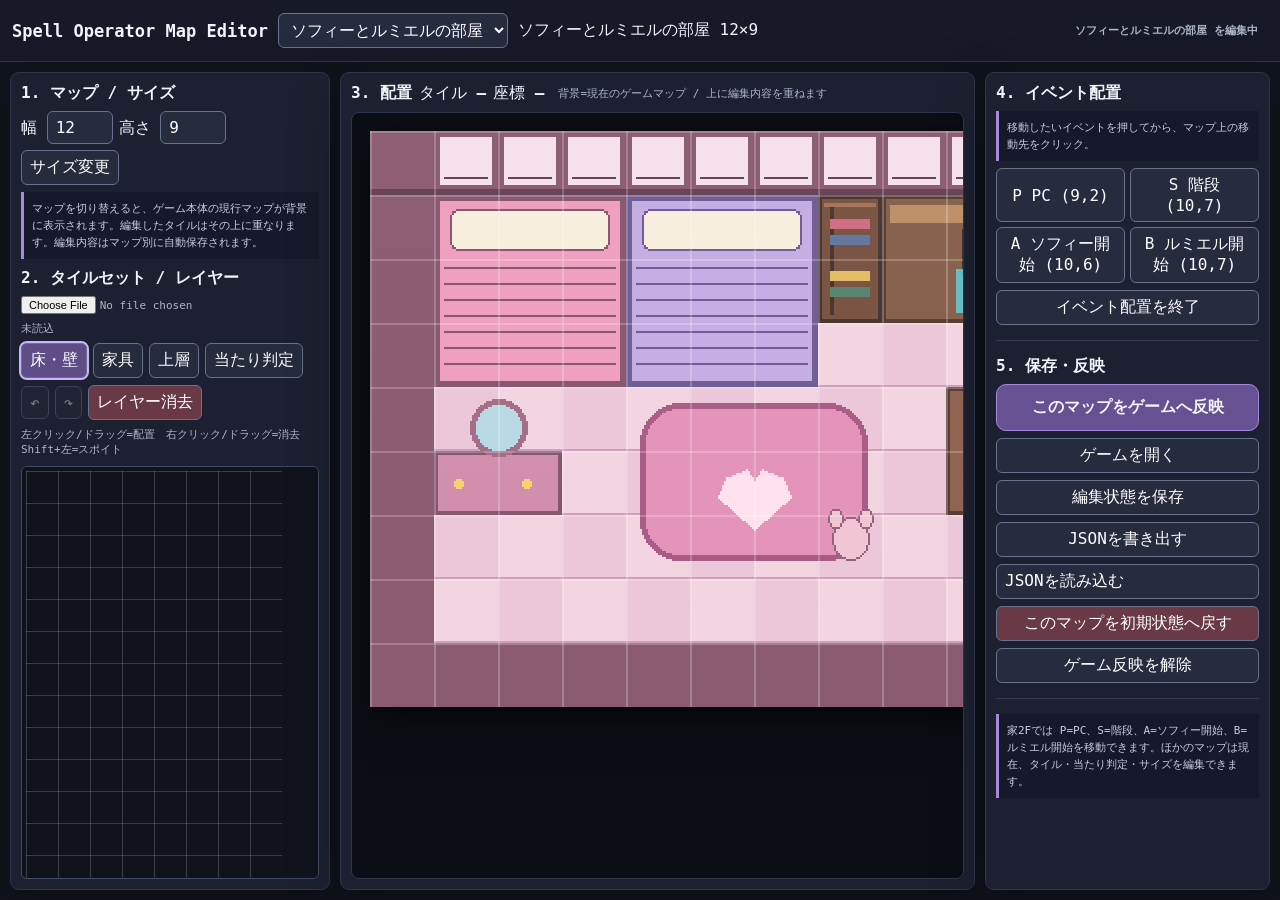
==== commit 0089c922: "Show current game maps as editor baseline" ====
--- a/tools/tilemap-editor.html
+++ b/tools/tilemap-editor.html
@@ -1,17 +1,26 @@
 <!doctype html>
 <html lang="ja"><head><meta charset="utf-8"><meta name="viewport" content="width=device-width,initial-scale=1">
 <title>Spell Operator Map Editor</title>
+<link rel="stylesheet" href="../css/style.css">
+<link rel="stylesheet" href="../css/prototype02.css">
+<link rel="stylesheet" href="../css/prototype03.css">
+<link rel="stylesheet" href="../css/rpg-field-v1.css?v=3">
+<link rel="stylesheet" href="../css/map-interiors.css?v=2">
+<link rel="stylesheet" href="../css/pipoya-map.css?v=2">
+<link rel="stylesheet" href="../css/house-maps.css?v=1">
+<link rel="stylesheet" href="../css/house-rooms-v2.css?v=2">
+<link rel="stylesheet" href="../css/pokemon-house-compact.css?v=1">
 <style>
-:root{--bg:#11131c;--panel:#1c2030;--line:#48506a;--text:#f3f4fa;--muted:#aeb6cc}*{box-sizing:border-box}html,body{margin:0;height:100%;background:var(--bg);color:var(--text);font-family:ui-monospace,"Noto Sans JP",monospace;overflow:hidden}button,input,select{font:inherit}button{cursor:pointer}.app{height:100vh;display:grid;grid-template-rows:auto 1fr}header{height:62px;display:flex;align-items:center;gap:10px;padding:8px 12px;border-bottom:1px solid #30364a;background:#171a26}header h1{margin:0;font-size:17px}.status{margin-left:auto;color:var(--muted);font-size:11px}.main{min-height:0;display:grid;grid-template-columns:320px minmax(0,1fr) 285px;gap:10px;padding:10px}.panel{min-height:0;background:var(--panel);border:1px solid #30364a;border-radius:9px;padding:10px;overflow:hidden}.left{display:grid;grid-template-rows:auto auto minmax(0,1fr);gap:9px}.right{overflow:auto}.row{display:flex;gap:6px;flex-wrap:wrap;align-items:center}.col{display:grid;gap:7px}.label{font-size:11px;color:var(--muted)}button,.button,select,input[type=number]{border:1px solid #69728e;background:#262b3d;color:#fff;border-radius:6px;padding:6px 8px}.primary{background:#665293;border-color:#a48adc}.danger{background:#693945}.active{outline:2px solid #c9b6fa;background:#5e4d87}input[type=file]{width:100%;font-size:11px;color:var(--muted)}.palette-wrap{min-height:0;overflow:auto;border:1px solid #414a63;background:#10131b;border-radius:6px;padding:4px}.palette-stage{position:relative;width:256px;min-height:1120px}.palette-stage canvas{display:block;image-rendering:pixelated}.palette-cursor{position:absolute;width:32px;height:32px;border:3px solid #fff;box-shadow:0 0 0 2px #6a4ca9;pointer-events:none;display:none}.center{min-width:0;display:grid;grid-template-rows:auto minmax(0,1fr);gap:8px}.toolbar{display:flex;gap:7px;align-items:center;flex-wrap:wrap}.map-scroll{min-height:0;overflow:auto;background:#0c0e15;border:1px solid #30364a;border-radius:8px;padding:18px}.map-frame{width:max-content;height:max-content;margin:auto;box-shadow:0 12px 35px #0008}#mapCanvas{display:block;image-rendering:pixelated;background:#181b28;cursor:crosshair}.note{padding:8px;border-left:3px solid #a68bdd;background:#151929;font-size:11px;color:#c9cfe0;line-height:1.55}.sep{height:1px;background:#343a50;margin:8px 0}.events{display:grid;grid-template-columns:1fr 1fr;gap:5px}.event-btn.active{outline:2px solid #fff}.coords{font-weight:700}@media(max-width:1050px){.main{grid-template-columns:270px minmax(0,1fr) 235px}}
+:root{--bg:#11131c;--panel:#1c2030;--line:#48506a;--text:#f3f4fa;--muted:#aeb6cc}*{box-sizing:border-box}html,body{margin:0;height:100%;background:var(--bg);color:var(--text);font-family:ui-monospace,"Noto Sans JP",monospace;overflow:hidden}button,input,select{font:inherit}button{cursor:pointer}.app{height:100vh;display:grid;grid-template-rows:auto 1fr}header{height:62px;display:flex;align-items:center;gap:10px;padding:8px 12px;border-bottom:1px solid #30364a;background:#171a26}header h1{margin:0;font-size:17px}.status{margin-left:auto;color:var(--muted);font-size:11px}.main{min-height:0;display:grid;grid-template-columns:320px minmax(0,1fr) 285px;gap:10px;padding:10px}.panel{min-height:0;background:var(--panel);border:1px solid #30364a;border-radius:9px;padding:10px;overflow:hidden}.left{display:grid;grid-template-rows:auto auto minmax(0,1fr);gap:9px}.right{overflow:auto}.row{display:flex;gap:6px;flex-wrap:wrap;align-items:center}.col{display:grid;gap:7px}.label{font-size:11px;color:var(--muted)}button,.button,select,input[type=number]{border:1px solid #69728e;background:#262b3d;color:#fff;border-radius:6px;padding:6px 8px}.primary{background:#665293;border-color:#a48adc}.danger{background:#693945}.active{outline:2px solid #c9b6fa;background:#5e4d87}input[type=file]{width:100%;font-size:11px;color:var(--muted)}.palette-wrap{min-height:0;overflow:auto;border:1px solid #414a63;background:#10131b;border-radius:6px;padding:4px}.palette-stage{position:relative;width:256px;min-height:1120px}.palette-stage canvas{display:block;image-rendering:pixelated}.palette-cursor{position:absolute;width:32px;height:32px;border:3px solid #fff;box-shadow:0 0 0 2px #6a4ca9;pointer-events:none;display:none}.center{min-width:0;display:grid;grid-template-rows:auto minmax(0,1fr);gap:8px}.toolbar{display:flex;gap:7px;align-items:center;flex-wrap:wrap}.map-scroll{min-height:0;overflow:auto;background:#0c0e15;border:1px solid #30364a;border-radius:8px;padding:18px}.map-frame{position:relative;width:max-content;height:max-content;margin:auto;box-shadow:0 12px 35px #0008;background:#181b28;overflow:hidden}#field-map.editor-baseline-map{position:absolute;inset:0;width:100%;height:100%;min-height:0;border:0;border-radius:0;overflow:hidden;background:#181b28;pointer-events:none;z-index:0}#field-map.editor-baseline-map .field-world{position:absolute!important;left:0!important;top:0!important;transform:none!important;margin:0!important;transform-origin:0 0!important}#field-map.editor-baseline-map .field-tile{pointer-events:none}#mapCanvas{position:relative;z-index:2;display:block;image-rendering:pixelated;background:transparent;cursor:crosshair}.note{padding:8px;border-left:3px solid #a68bdd;background:#151929;font-size:11px;color:#c9cfe0;line-height:1.55}.sep{height:1px;background:#343a50;margin:8px 0}.events{display:grid;grid-template-columns:1fr 1fr;gap:5px}.event-btn.active{outline:2px solid #fff}.coords{font-weight:700}@media(max-width:1050px){.main{grid-template-columns:270px minmax(0,1fr) 235px}}
 </style></head><body><div class="app">
 <header><h1>Spell Operator Map Editor</h1><select id="mapSelect"></select><span id="mapBadge"></span><span id="status" class="status">準備中</span></header>
 <div class="main">
 <section class="panel left">
- <div class="col"><strong>1. マップ / サイズ</strong><div class="row"><label>幅 <input id="mapWidth" type="number" min="4" max="160" style="width:66px"></label><label>高さ <input id="mapHeight" type="number" min="4" max="120" style="width:66px"></label><button id="resizeMap">サイズ変更</button></div><div class="note">マップを切り替えると編集内容はマップ別に自動保存されます。</div></div>
+ <div class="col"><strong>1. マップ / サイズ</strong><div class="row"><label>幅 <input id="mapWidth" type="number" min="4" max="160" style="width:66px"></label><label>高さ <input id="mapHeight" type="number" min="4" max="120" style="width:66px"></label><button id="resizeMap">サイズ変更</button></div><div class="note">マップを切り替えると、ゲーム本体の現行マップが背景に表示されます。編集したタイルはその上に重なります。編集内容はマップ別に自動保存されます。</div></div>
  <div class="col"><strong>2. タイルセット / レイヤー</strong><input id="tilesetFile" type="file" accept="image/*"><span id="tilesetInfo" class="label">未読込</span><div class="row" id="layerButtons"><button data-layer="base" class="active">床・壁</button><button data-layer="object">家具</button><button data-layer="upper">上層</button><button data-layer="collision">当たり判定</button></div><div class="row"><button id="undo">↶</button><button id="redo">↷</button><button id="clearLayer" class="danger">レイヤー消去</button></div><div class="label">左クリック/ドラッグ=配置　右クリック/ドラッグ=消去　Shift+左=スポイト</div></div>
  <div class="palette-wrap"><div class="palette-stage" id="paletteStage"><canvas id="paletteCanvas" width="256" height="1120"></canvas><div id="paletteCursor" class="palette-cursor"></div></div></div>
 </section>
-<section class="panel center"><div class="toolbar"><strong>3. 配置</strong><span>タイル <span id="tileIndex" class="coords">—</span></span><span>座標 <span id="cellPos" class="coords">—</span></span><span id="modeText" class="label"></span></div><div class="map-scroll"><div class="map-frame"><canvas id="mapCanvas"></canvas></div></div></section>
+<section class="panel center"><div class="toolbar"><strong>3. 配置</strong><span>タイル <span id="tileIndex" class="coords">—</span></span><span>座標 <span id="cellPos" class="coords">—</span></span><span id="modeText" class="label"></span><span class="label">背景=現在のゲームマップ / 上に編集内容を重ねます</span></div><div class="map-scroll" id="mapScroll"><div class="map-frame"><div id="field-map" class="editor-baseline-map"><div id="baselineWorld" class="field-world"></div></div><canvas id="mapCanvas"></canvas></div></div></section>
 <aside class="panel right"><div class="col">
  <strong>4. イベント配置</strong><div id="eventHelp" class="note"></div><div id="eventButtons" class="events"></div><button id="cancelEvent">イベント配置を終了</button>
  <div class="sep"></div><strong>5. 保存・反映</strong><button id="applyGame" class="primary">このマップをゲームへ反映</button><button id="openGame">ゲームを開く</button><button id="saveDraft">編集状態を保存</button><button id="exportJson">JSONを書き出す</button><label class="button">JSONを読み込む<input id="importJson" type="file" accept="application/json" hidden></label><button id="resetMap" class="danger">このマップを初期状態へ戻す</button><button id="removeOverride">ゲーム反映を解除</button>
@@ -27,11 +36,35 @@
 let mapId="house2",W=12,H=9,state,events={},tilesetCanvas=null,selectedTile=-1,currentLayer="base",eventMode=null,painting=false,lastCell=-1,changed=false,previewImage=null,previewUrl=null,visualDirty=false,history=[],hi=-1,baselineHouse2=null;
 const draftKey=id=>`spell-operator-tilemap-editor:${id}`,gameKey=id=>`spell-operator-tilemap:${id}`,tileKey="spell-operator-editor-tileset:dotartworld-room-girl";
 const empty=(fill=-1)=>Array(W*H).fill(fill),deep=o=>JSON.parse(JSON.stringify(o));
-function blankState(){return{layers:{base:empty(7),object:empty(-1),upper:empty(-1)},collision:empty(0)}}
-function defaultsFor(id){const c=MAPS[id];W=c.w;H=c.h;const s=blankState();for(let x=0;x<W;x++){s.collision[x]=1;s.collision[(H-1)*W+x]=1}for(let y=1;y<H-1;y++){s.collision[y*W]=1;s.collision[y*W+W-1]=1}const ev={};if(id==="house2")Object.entries(HOUSE2_EVENTS).forEach(([k,v])=>ev[k]=deep(v.fallback));return{s,ev}}
+function blankState(){return{layers:{base:empty(-1),object:empty(-1),upper:empty(-1)},collision:empty(0)}}
+function defaultsFor(id){const c=MAPS[id];W=c.w;H=c.h;const s=blankState();s.collision=currentCollision(id);const ev={};if(id==="house2")Object.entries(HOUSE2_EVENTS).forEach(([k,v])=>ev[k]=deep(v.fallback));return{s,ev}}
 function setStatus(t){$("#status").textContent=t}function fit(a,fill){const o=Array(W*H).fill(fill);if(Array.isArray(a))for(let i=0;i<Math.min(o.length,a.length);i++)o[i]=a[i];return o}
-function normalize(data){state={layers:{base:fit(data?.layers?.base,7),object:fit(data?.layers?.object,-1),upper:fit(data?.layers?.upper,-1)},collision:fit(data?.collision,0)};events=deep(data?.events||data?.fixedEvents||{});if(mapId==="house2")Object.entries(HOUSE2_EVENTS).forEach(([k,v])=>events[k]??=deep(v.fallback));}
-function setCanvas(){map.width=W*TILE;map.height=H*TILE;const scale=W>80?.5:W>40?1:2;map.style.width=(W*TILE*scale)+"px";map.style.height=(H*TILE*scale)+"px";$("#mapWidth").value=W;$("#mapHeight").value=H;$("#mapBadge").textContent=`${MAPS[mapId].name} ${W}×${H}`}
+function normalize(data){state={layers:{base:fit(data?.layers?.base,-1),object:fit(data?.layers?.object,-1),upper:fit(data?.layers?.upper,-1)},collision:fit(data?.collision,0)};events=deep(data?.events||data?.fixedEvents||{});if(mapId==="house2")Object.entries(HOUSE2_EVENTS).forEach(([k,v])=>events[k]??=deep(v.fallback));}
+const BASE_DIMS={town:{w:20,h:14},school:{w:16,h:12},library:{w:16,h:12},house1:{w:11,h:9},house2:{w:12,h:9},la_mer_city:{w:144,h:104}};
+const inRect=(x,y,x1,y1,x2,y2)=>x>=x1&&x<=x2&&y>=y1&&y<=y2;
+function townPath(x,y){return (y===4&&x>=2&&x<=17)||(y===5&&x>=2&&x<=17)||(x===3&&y>=3&&y<=12)||(x===13&&y>=3&&y<=11)||(x===16&&y>=4&&y<=10)||(y===10&&x>=8&&x<=16)||(y===11&&x>=3&&x<=13)}
+function currentTownTile(x,y){const TW=20,TH=14;if(y===0||y===TH-1||x===0||x===TW-1)return"tree";if(inRect(x,y,6,1,9,3))return"water";if(inRect(x,y,1,1,5,3)){if(y===1)return"roof school-roof";if(x===3&&y===3)return"door school-door";return"building school-building"}if(inRect(x,y,1,6,4,8)){if(y===6)return"roof workshop-roof";if(x===2&&y===8)return"door workshop-door";return"building workshop-building"}if(inRect(x,y,11,1,15,3)){if(y===1)return"roof library-roof";if(x===13&&y===3)return"door library-door";return"building library-building"}if(inRect(x,y,15,7,18,9)){if(y===7)return"roof parts-roof";if(x===16&&y===9)return"door parts-door";return"building parts-building"}if(inRect(x,y,10,10,12,11)){if(y===10)return"roof shop-roof";if(x===11&&y===11)return"door shop-door";return"building shop-building"}if(townPath(x,y))return"path";if((x+y)%9===0)return"flower";return"grass"}
+function currentSchoolTile(x,y){if(x===7&&y===11)return"interior-door";if(y===0||x===0||x===15||y===11)return"interior-wall school-wall";if(y===1&&x>=3&&x<=12)return"school-board";if((y===3||y===6)&&((x>=2&&x<=4)||(x>=6&&x<=8)||(x>=10&&x<=12)))return"school-desk";return"interior-floor school-floor"}
+function currentLibraryTile(x,y){if(x===7&&y===11)return"interior-door";if(y===0||x===0||x===15||y===11)return"interior-wall library-wall";if((y===2||y===3||y===7||y===8)&&((x>=2&&x<=5)||(x>=10&&x<=13)))return"bookshelf";if(y===5&&x>=6&&x<=9)return"library-table";return"interior-floor library-floor"}
+const lmMountain=()=>"tree la-mer-mountain",lmRoad=()=>"path la-mer-road",lmPavement=()=>"path la-mer-pavement",lmStone=()=>"path la-mer-stone",lmHarbor=()=>"path la-mer-harbor",lmPier=()=>"path la-mer-pier",lmSand=()=>"path la-mer-sand",lmGrass=()=>"grass",lmWater=()=>"water",lmBuilding=(k="la-mer-shop")=>`building ${k}`,lmRoof=(k="la-mer-shop")=>`roof ${k}`,lmDoor=(k="la-mer-shop")=>`door ${k}`;
+function lmRokko(x,y){if(y>=5&&y<=8&&x>=9&&x<=26)return lmRoad();if(y>=9&&y<=24&&x>=17&&x<=18)return lmRoad();if(y===25&&x>=17&&x<=19)return lmRoad();return lmMountain()}
+function lmSettlement(x,y){if(y===0&&x>=17&&x<=19)return lmStone();if((y===1||y===2)&&x>=17&&x<=19)return lmStone();if(y===25&&x>=17&&x<=24)return lmStone();if(y===1||y===2)return lmMountain();if(inRect(x,y,3,3,8,7))return y===3?lmRoof("la-mer-foreign"):lmBuilding("la-mer-foreign");if(inRect(x,y,12,3,15,7))return y===3?lmRoof("la-mer-foreign"):lmBuilding("la-mer-foreign");if(inRect(x,y,23,3,28,7))return y===3?lmRoof("la-mer-foreign"):lmBuilding("la-mer-foreign");if(inRect(x,y,4,10,10,16))return y===10?lmRoof("la-mer-foreign"):lmBuilding("la-mer-foreign");if(inRect(x,y,24,10,30,16))return y===10?lmRoof("la-mer-foreign"):lmBuilding("la-mer-foreign");if(inRect(x,y,6,19,12,22))return y===19?lmRoof("la-mer-foreign"):lmBuilding("la-mer-foreign");if((y===8||y===9||y===17||y===18)&&x>=2&&x<=33)return lmStone();if(((y>=3&&y<=7)||(y>=10&&y<=22))&&x>=17&&x<=19)return lmStone();return lmGrass()}
+function lmWest(x,y){if(y>=11&&y<=14)return lmRoad();if(y>=15&&x>=17&&x<=18)return lmRoad();return lmGrass()}
+function lmEast(x,y){if(y<=7)return lmMountain();if(y>=11&&y<=14)return lmRoad();return lmGrass()}
+function lmMoto(x,y){for(const [x1,x2] of [[3,8],[10,15],[17,22],[24,29]])if(inRect(x,y,x1,4,x2,10)){const d=x1+2;if(y===4)return lmRoof();if(y===10&&(x===d||x===d+1))return lmDoor();return lmBuilding()}if(y>=11&&y<=15)return lmPavement();if(inRect(x,y,4,18,12,23)||inRect(x,y,22,18,31,23))return y===18?lmRoof():lmBuilding();return lmPavement()}
+function lmSanno(x,y){if(y===0&&x>=17&&x<=24)return lmRoad();if(y===25&&x>=23&&x<=24)return lmRoad();if(y>=15&&y<=16)return lmRoad();if(x>=23&&x<=24)return lmRoad();if(inRect(x,y,2,3,9,9)||inRect(x,y,27,3,33,10))return y===3?lmRoof():lmBuilding();if(inRect(x,y,2,18,10,23)||inRect(x,y,28,18,33,23))return y===18?lmRoof():lmBuilding();if(inRect(x,y,12,8,21,16)){if(inRect(x,y,15,10,20,14)){if(y===10)return lmRoof("la-mer-center");if(y===14&&(x===17||x===18))return lmDoor("la-mer-center");return lmBuilding("la-mer-center")}return"path la-mer-plaza"}return lmGrass()}
+function lmPort(x,y){if(y<=3){if(x>=17&&x<=18)return lmRoad();return lmPavement()}if(y>=4&&y<=7){if(x>=17&&x<=18)return lmRoad();return lmHarbor()}const p1=x>=5&&x<=7&&y>=13&&y<=19,p2=x>=17&&x<=19&&y>=13&&y<=22,p3=x>=29&&x<=31&&y>=13&&y<=19;if(p1||p2||p3)return lmPier();if(y>=15)return lmWater();if(inRect(x,y,3,8,8,14)||inRect(x,y,26,8,32,14))return y===8?lmRoof():lmBuilding();if(inRect(x,y,14,8,21,14))return y===8?lmRoof("la-mer-center"):lmBuilding("la-mer-center");return lmPavement()}
+function lmCoast(x,y){if(x>=17&&x<=18&&y<=11)return lmRoad();if(y<=7)return lmMountain();if(y===8&&x<=8)return lmMountain();if(y>=9&&y<=11)return lmRoad();if(inRect(x,y,15,12,19,14))return"path la-mer-plaza";if(y>=15&&y<=18)return lmSand();if(y>=19)return lmWater();return lmGrass()}
+function currentLaMerTile(x,y){const ZW=36,ZH=26,col=Math.floor(x/ZW),row=Math.floor(y/ZH),lx=x%ZW,ly=y%ZH;if(row===0&&col===2)return lmRokko(lx,ly);if(row===1&&col===2)return lmSettlement(lx,ly);if(row===2&&col===0)return lmWest(lx,ly);if(row===2&&col===1)return lmMoto(lx,ly);if(row===2&&col===2)return lmSanno(lx,ly);if(row===2&&col===3)return lmEast(lx,ly);if(row===3&&col===0)return lmCoast(lx,ly);if(row===3&&(col===1||col===2))return lmPort(lx,ly);if(row===3&&col===3)return lmWater();return lmMountain()}
+function currentTileClass(id,x,y){if(id==="town")return currentTownTile(x,y);if(id==="school")return currentSchoolTile(x,y);if(id==="library")return currentLibraryTile(x,y);if(id==="la_mer_city")return currentLaMerTile(x,y);return"house-floor"}
+function markRect(a,w,x1,y1,x2,y2){for(let y=y1;y<=y2;y++)for(let x=x1;x<=x2;x++)if(x>=0&&y>=0&&x<w)a[y*w+x]=1}
+function markBorder(a,w,h){for(let x=0;x<w;x++){a[x]=1;a[(h-1)*w+x]=1}for(let y=1;y<h-1;y++){a[y*w]=1;a[y*w+w-1]=1}}
+function lmSeamBlocked(x,y){const ZW=36,ZH=26,row=Math.floor(y/ZH),col=Math.floor(x/ZW),lx=x%ZW,ly=y%ZH,ve=lx===0||lx===ZW-1,he=ly===0||ly===ZH-1;if(row===2&&ve){if((col===0&&lx===ZW-1)||(col===1&&lx===0))return !(ly>=12&&ly<=14);if((col===1&&lx===ZW-1)||(col===2&&lx===0))return !(ly>=13&&ly<=16);if((col===2&&lx===ZW-1)||(col===3&&lx===0))return !(ly>=12&&ly<=16)}if(row===3&&ve){if((col===0&&lx===ZW-1)||(col===1&&lx===0))return !(ly>=9&&ly<=14);if((col===1&&lx===ZW-1)||(col===2&&lx===0))return !(ly>=13&&ly<=14);if((col===2&&lx===ZW-1)||(col===3&&lx===0))return true}if(col===2&&he){if((row===0&&ly===ZH-1)||(row===1&&ly===0))return !(lx>=17&&lx<=19);if((row===1&&ly===ZH-1)||(row===2&&ly===0))return !(lx>=17&&lx<=24);if((row===2&&ly===ZH-1)||(row===3&&ly===0))return !(lx>=23&&lx<=24)}if(he&&((row===2&&ly===ZH-1)||(row===3&&ly===0))){if(col===0)return !(lx>=17&&lx<=18);if(col===1)return !(lx>=17&&lx<=18);if(col===3)return true}return false}
+function currentCollision(id){const d=BASE_DIMS[id],w=d.w,h=d.h,a=Array(w*h).fill(0);if(id==="town"){markBorder(a,w,h);for(const r of[[1,1,5,3],[11,1,15,3],[15,7,18,9],[10,10,12,11],[1,6,4,8],[6,1,9,3]])markRect(a,w,...r);for(const [x,y] of[[16,10],[8,8],[11,11]])a[y*w+x]=1;return a}if(id==="school"){markBorder(a,w,h);a[11*w+7]=0;for(const r of[[2,3,4,3],[6,3,8,3],[10,3,12,3],[2,6,4,6],[6,6,8,6],[10,6,12,6]])markRect(a,w,...r);a[4*w+9]=1;return a}if(id==="library"){markBorder(a,w,h);a[11*w+7]=0;for(const r of[[2,2,5,3],[10,2,13,3],[2,7,5,8],[10,7,13,8]])markRect(a,w,...r);a[3*w+8]=1;a[6*w+11]=1;return a}if(id==="house1"){markBorder(a,w,h);a[8*w+5]=0;for(const r of[[1,1,4,2],[2,4,4,5],[6,3,8,3],[8,1,9,1]])markRect(a,w,...r);a[6*w+7]=1;return a}if(id==="house2"){markBorder(a,w,h);for(const r of[[1,1,3,3],[4,1,6,3],[8,1,10,2],[1,5,2,5],[9,4,10,5]])markRect(a,w,...r);return a}if(id==="la_mer_city"){for(let y=0;y<h;y++)for(let x=0;x<w;x++){const t=currentLaMerTile(x,y),solid=t.includes("tree")||t.includes("water")||t.includes("building")||t.includes("roof")||t.includes("door");if(solid||lmSeamBlocked(x,y))a[y*w+x]=1}return a}return a}
+function baselineScale(){return W>80?.5:W>40?1:2}
+function renderBaseline(){const world=$("#baselineWorld"),frame=map.parentElement;if(!world||!frame)return;const scale=baselineScale(),px=TILE*scale,bd=BASE_DIMS[mapId];world.innerHTML="";world.dataset.map=mapId;world.style.setProperty("--tile-size",px+"px");world.style.width=(W*px)+"px";world.style.height=(H*px)+"px";world.style.gridTemplateColumns=`repeat(${W},${px}px)`;world.style.gridTemplateRows=`repeat(${H},${px}px)`;if(mapId==="house1"||mapId==="house2"){const layer=document.createElement("div");layer.className=`house-room-layer ${mapId==="house1"?"house1-layer":"house2-layer"}`;layer.style.width=(Math.min(W,bd.w)*px)+"px";layer.style.height=(Math.min(H,bd.h)*px)+"px";const tm=document.createElement("div");tm.className="house-tilemap";layer.appendChild(tm);world.appendChild(layer);return}if(mapId==="la_mer_city"){renderLaMerWindow();return}const frag=document.createDocumentFragment(),mw=Math.min(W,bd.w),mh=Math.min(H,bd.h);for(let y=0;y<mh;y++)for(let x=0;x<mw;x++){const t=document.createElement("div");t.className=`field-tile ${currentTileClass(mapId,x,y)}`;t.style.gridColumn=String(x+1);t.style.gridRow=String(y+1);frag.appendChild(t)}world.appendChild(frag)}
+function renderLaMerWindow(){if(mapId!=="la_mer_city")return;const world=$("#baselineWorld"),sc=$("#mapScroll"),scale=baselineScale(),px=TILE*scale;world.querySelectorAll(".field-tile").forEach(e=>e.remove());const x1=Math.max(0,Math.floor(sc.scrollLeft/px)-3),y1=Math.max(0,Math.floor(sc.scrollTop/px)-3),x2=Math.min(Math.min(W,144)-1,Math.ceil((sc.scrollLeft+sc.clientWidth)/px)+3),y2=Math.min(Math.min(H,104)-1,Math.ceil((sc.scrollTop+sc.clientHeight)/px)+3),frag=document.createDocumentFragment();for(let y=y1;y<=y2;y++)for(let x=x1;x<=x2;x++){const t=document.createElement("div");t.className=`field-tile ${currentLaMerTile(x,y)}`;t.style.position="absolute";t.style.left=(x*px)+"px";t.style.top=(y*px)+"px";t.style.width=px+"px";t.style.height=px+"px";frag.appendChild(t)}world.appendChild(frag)}
+function setCanvas(){map.width=W*TILE;map.height=H*TILE;const scale=baselineScale();map.style.width=(W*TILE*scale)+"px";map.style.height=(H*TILE*scale)+"px";map.parentElement.style.width=(W*TILE*scale)+"px";map.parentElement.style.height=(H*TILE*scale)+"px";$("#field-map").style.width=(W*TILE*scale)+"px";$("#field-map").style.height=(H*TILE*scale)+"px";$("#mapWidth").value=W;$("#mapHeight").value=H;$("#mapBadge").textContent=`${MAPS[mapId].name} ${W}×${H}`;renderBaseline()}
 function snap(){return{W,H,state:deep(state),events:deep(events),visualDirty,previewUrl}}function push(){history=history.slice(0,hi+1);history.push(snap());if(history.length>80)history.shift();hi=history.length-1;syncUndo()}function syncUndo(){$("#undo").disabled=hi<=0;$("#redo").disabled=hi>=history.length-1}function restore(i){if(i<0||i>=history.length)return;hi=i;const s=history[i];W=s.W;H=s.H;state=deep(s.state);events=deep(s.events);visualDirty=s.visualDirty;setPreview(s.previewUrl);setCanvas();draw();syncUndo();renderEventButtons()}
 function setPreview(url){previewUrl=url||null;previewImage=null;if(!url)return;const im=new Image();im.onload=()=>{previewImage=im;draw()};im.src=url}
 function applyData(data){W=Math.max(MIN,Math.min(MAX_W,Number(data.width)||MAPS[mapId].w));H=Math.max(MIN,Math.min(MAX_H,Number(data.height)||MAPS[mapId].h));normalize(data);setPreview(data.renderedMap);visualDirty=!data.renderedMap;setCanvas();draw();renderEventButtons()}
@@ -41,20 +74,22 @@
 function prepareTileset(img){const c=document.createElement("canvas");c.width=img.naturalWidth;c.height=img.naturalHeight;const x=c.getContext("2d",{willReadFrequently:true});x.drawImage(img,0,0);try{const d=x.getImageData(0,0,c.width,c.height),p=d.data;let alpha=false;for(let i=3;i<p.length;i+=4)if(p[i]<255){alpha=true;break}if(!alpha){const r=p[0],g=p[1],b=p[2];for(let i=0;i<p.length;i+=4)if(p[i]===r&&p[i+1]===g&&p[i+2]===b)p[i+3]=0;x.putImageData(d,0,0)}}catch{}tilesetCanvas=c;palette.width=c.width;palette.height=c.height;$("#paletteStage").style.width=c.width+"px";$("#paletteStage").style.minHeight=c.height+"px";drawPalette();$("#tilesetInfo").textContent=`${c.width}×${c.height}px`;draw();setStatus("タイルセット読込済み")}
 function loadDataUrl(url,persist=true){const im=new Image();im.onload=()=>{prepareTileset(im);if(persist)localStorage.setItem(tileKey,url)};im.src=url}
 function drawPalette(){pctx.clearRect(0,0,palette.width,palette.height);if(tilesetCanvas)pctx.drawImage(tilesetCanvas,0,0);pctx.strokeStyle="rgba(255,255,255,.18)";for(let x=0;x<=palette.width;x+=TILE){pctx.beginPath();pctx.moveTo(x+.5,0);pctx.lineTo(x+.5,palette.height);pctx.stroke()}for(let y=0;y<=palette.height;y+=TILE){pctx.beginPath();pctx.moveTo(0,y+.5);pctx.lineTo(palette.width,y+.5);pctx.stroke()}}
-function drawTile(ctx,i,dx,dy){if(!tilesetCanvas||i<0)return;const cols=Math.floor(tilesetCanvas.width/TILE);ctx.drawImage(tilesetCanvas,(i%cols)*TILE,Math.floor(i/cols)*TILE,TILE,TILE,dx,dy,TILE,TILE)}function compose(){const c=document.createElement("canvas");c.width=W*TILE;c.height=H*TILE;const x=c.getContext("2d");for(const l of["base","object","upper"])state.layers[l].forEach((t,i)=>drawTile(x,t,(i%W)*TILE,Math.floor(i/W)*TILE));return c}
-function marker(p,label,color){if(!p||p.x<0||p.y<0||p.x>=W||p.y>=H)return;const x=p.x*TILE,y=p.y*TILE;mctx.fillStyle=color;mctx.fillRect(x+4,y+4,24,24);mctx.fillStyle="#111";mctx.font="bold 13px monospace";mctx.textAlign="center";mctx.textBaseline="middle";mctx.fillText(label,x+16,y+16)}
-function draw(){mctx.clearRect(0,0,map.width,map.height);mctx.fillStyle="#181b28";mctx.fillRect(0,0,map.width,map.height);if(tilesetCanvas)mctx.drawImage(compose(),0,0);else if(previewImage)mctx.drawImage(previewImage,0,0,map.width,map.height);state.collision.forEach((v,i)=>{if(v){mctx.fillStyle="rgba(216,68,85,.32)";mctx.fillRect((i%W)*TILE,Math.floor(i/W)*TILE,TILE,TILE)}});mctx.strokeStyle="rgba(255,255,255,.22)";for(let x=0;x<=W*TILE;x+=TILE){mctx.beginPath();mctx.moveTo(x+.5,0);mctx.lineTo(x+.5,H*TILE);mctx.stroke()}for(let y=0;y<=H*TILE;y+=TILE){mctx.beginPath();mctx.moveTo(0,y+.5);mctx.lineTo(W*TILE,y+.5);mctx.stroke()}if(mapId==="house2")Object.entries(HOUSE2_EVENTS).forEach(([k,v])=>marker(events[k],v.label[0],v.color));}
+function drawTile(ctx,idx,dx,dy){if(!tilesetCanvas||idx<0)return;const cols=Math.floor(tilesetCanvas.width/TILE),sx=(idx%cols)*TILE,sy=Math.floor(idx/cols)*TILE;ctx.drawImage(tilesetCanvas,sx,sy,TILE,TILE,dx,dy,TILE,TILE)}
+function compose(){const c=document.createElement("canvas");c.width=W*TILE;c.height=H*TILE;const x=c.getContext("2d");for(const l of["base","object","upper"])state.layers[l].forEach((t,i)=>drawTile(x,t,(i%W)*TILE,Math.floor(i/W)*TILE));return c}
+function marker(p,t,color){if(!p||p.x<0||p.y<0||p.x>=W||p.y>=H)return;const x=p.x*TILE,y=p.y*TILE;mctx.fillStyle=color;mctx.fillRect(x+5,y+5,TILE-10,TILE-10);mctx.fillStyle="#111";mctx.font="bold 14px monospace";mctx.textAlign="center";mctx.textBaseline="middle";mctx.fillText(t,x+TILE/2,y+TILE/2)}
+function draw(){mctx.clearRect(0,0,map.width,map.height);if(tilesetCanvas)mctx.drawImage(compose(),0,0);else if(previewImage)mctx.drawImage(previewImage,0,0,map.width,map.height);if(currentLayer==="collision")state.collision.forEach((v,i)=>{if(v){mctx.fillStyle="rgba(216,68,85,.32)";mctx.fillRect((i%W)*TILE,Math.floor(i/W)*TILE,TILE,TILE)}});mctx.strokeStyle="rgba(255,255,255,.22)";for(let x=0;x<=W*TILE;x+=TILE){mctx.beginPath();mctx.moveTo(x+.5,0);mctx.lineTo(x+.5,H*TILE);mctx.stroke()}for(let y=0;y<=H*TILE;y+=TILE){mctx.beginPath();mctx.moveTo(0,y+.5);mctx.lineTo(W*TILE,y+.5);mctx.stroke()}if(mapId==="house2")Object.entries(HOUSE2_EVENTS).forEach(([k,v])=>marker(events[k],v.label[0],v.color));}
 function cell(ev){const r=map.getBoundingClientRect(),x=Math.floor((ev.clientX-r.left)*map.width/r.width/TILE),y=Math.floor((ev.clientY-r.top)*map.height/r.height/TILE);return x>=0&&y>=0&&x<W&&y<H?{x,y,i:y*W+x}:null}
 function syncCursor(){if(selectedTile<0||!tilesetCanvas){cursor.style.display="none";$("#tileIndex").textContent="—";return}const cols=Math.floor(tilesetCanvas.width/TILE);cursor.style.display="block";cursor.style.left=(selectedTile%cols)*TILE+"px";cursor.style.top=Math.floor(selectedTile/cols)*TILE+"px";$("#tileIndex").textContent=selectedTile}
-function paint(c,erase=false,eye=false){if(eventMode){events[eventMode]={...(events[eventMode]||{}),x:c.x,y:c.y};state.collision[c.i]=0;eventMode=null;renderEventButtons();draw();push();setStatus("イベント位置を移動しました");return}if(eye&&currentLayer!=="collision"){selectedTile=state.layers[currentLayer][c.i];syncCursor();return}if(currentLayer==="collision"){state.collision[c.i]=erase?0:(state.collision[c.i]?0:1);changed=true}else{if(!tilesetCanvas){setStatus("先にタイルセットPNGを読み込んでください");return}const after=erase?-1:selectedTile;if(after<0&&!erase)return;if(state.layers[currentLayer][c.i]!==after){state.layers[currentLayer][c.i]=after;changed=true;visualDirty=true;previewUrl=null;previewImage=null}}draw()}
-function renderEventButtons(){const box=$("#eventButtons");box.innerHTML="";if(mapId!=="house2"){$("#eventHelp").textContent="このマップはタイル・当たり判定・サイズを編集できます。イベント移動は現在 house2 のPC/階段/開始位置に対応しています。";return}$("#eventHelp").textContent="移動したいイベントを選び、その後マップ上の移動先マスをクリック。";Object.entries(HOUSE2_EVENTS).forEach(([k,v])=>{const b=document.createElement("button");b.className="event-btn"+(eventMode===k?" active":"");b.textContent=`${v.label} (${events[k]?.x},${events[k]?.y})`;b.onclick=()=>{eventMode=k;renderEventButtons();$("#modeText").textContent=`${v.label} の移動先をクリック`};box.appendChild(b)})}
-function rendered(){if(tilesetCanvas)return compose().toDataURL("image/png");if(!visualDirty&&previewUrl)return previewUrl;return null}function pack(){return{version:3,mapId,name:MAPS[mapId].name,width:W,height:H,tileSize:TILE,source:SOURCE,renderedMap:rendered(),layers:state.layers,collision:state.collision,events,updatedAt:new Date().toISOString()}}
+function paint(c,erase=false,eye=false){if(eventMode){events[eventMode]={...(events[eventMode]||{}),x:c.x,y:c.y};state.collision[c.i]=0;eventMode=null;renderEventButtons();draw();push();setStatus("イベント位置を移動しました");return}if(eye&&currentLayer!=="collision"){selectedTile=state.layers[currentLayer][c.i];syncCursor();return}if(currentLayer==="collision"){state.collision[c.i]=erase?0:(state.collision[c.i]?0:1);changed=true}else{if(!tilesetCanvas){setStatus("先にタイルセットPNGを読み込んでください");return}const a=state.layers[currentLayer],next=erase?-1:selectedTile;if(a[c.i]!==next){a[c.i]=next;changed=true;visualDirty=true;previewUrl=null;previewImage=null}}draw()}
+function renderEventButtons(){const box=$("#eventButtons"),help=$("#eventHelp");box.innerHTML="";if(mapId!=="house2"){help.textContent="このマップのイベント位置編集は次段階です。タイル・サイズ・当たり判定は変更できます。";$("#cancelEvent").disabled=true;return}help.textContent="移動したいイベントを押してから、マップ上の移動先をクリック。";$("#cancelEvent").disabled=false;Object.entries(HOUSE2_EVENTS).forEach(([k,v])=>{const b=document.createElement("button");b.className="event-btn"+(eventMode===k?" active":"");const p=events[k]||v.fallback;b.textContent=`${v.label} (${p.x},${p.y})`;b.onclick=()=>{eventMode=k;currentLayer="event";$("#modeText").textContent=`${v.label} の移動先をクリック`;renderEventButtons()};box.appendChild(b)})}
+function pack(){let renderedMap=previewUrl;if(tilesetCanvas&&(visualDirty||!renderedMap))renderedMap=compose().toDataURL("image/png");return{version:3,mapId,name:MAPS[mapId].name,width:W,height:H,tileSize:TILE,source:SOURCE,renderedMap,layers:state.layers,collision:state.collision,events:deep(events),fixedEvents:deep(events),updatedAt:new Date().toISOString()}}
 Object.entries(MAPS).forEach(([id,c])=>{const o=document.createElement("option");o.value=id;o.textContent=c.name;$("#mapSelect").appendChild(o)});$("#mapSelect").value=mapId;$("#mapSelect").onchange=e=>loadMap(e.target.value);
 $("#resizeMap").onclick=()=>resize(+$("#mapWidth").value,+$("#mapHeight").value);$("#layerButtons").onclick=e=>{const b=e.target.closest("[data-layer]");if(!b)return;currentLayer=b.dataset.layer;eventMode=null;document.querySelectorAll("#layerButtons button").forEach(x=>x.classList.toggle("active",x===b));renderEventButtons()};
 palette.onclick=e=>{if(!tilesetCanvas)return;const r=palette.getBoundingClientRect(),x=Math.floor((e.clientX-r.left)*palette.width/r.width/TILE),y=Math.floor((e.clientY-r.top)*palette.height/r.height/TILE);selectedTile=y*Math.floor(palette.width/TILE)+x;syncCursor()};map.oncontextmenu=e=>e.preventDefault();map.onpointerdown=e=>{const c=cell(e);if(!c)return;painting=true;lastCell=c.i;changed=false;paint(c,e.button===2,e.shiftKey);map.setPointerCapture?.(e.pointerId)};map.onpointermove=e=>{const c=cell(e);$("#cellPos").textContent=c?`${c.x},${c.y}`:"—";if(!painting||!c||c.i===lastCell||e.shiftKey||eventMode)return;lastCell=c.i;if(currentLayer!=="collision")paint(c,(e.buttons&2)!==0,false)};window.onpointerup=()=>{if(painting&&changed)push();painting=false;lastCell=-1;changed=false};
 $("#tilesetFile").onchange=e=>{const f=e.target.files?.[0];if(!f)return;const r=new FileReader();r.onload=()=>loadDataUrl(r.result,true);r.readAsDataURL(f)};$("#undo").onclick=()=>restore(hi-1);$("#redo").onclick=()=>restore(hi+1);$("#clearLayer").onclick=()=>{if(currentLayer==="collision")state.collision=empty(0);else state.layers[currentLayer]=empty(-1);visualDirty=true;previewUrl=null;previewImage=null;draw();push()};$("#cancelEvent").onclick=()=>{eventMode=null;renderEventButtons();$("#modeText").textContent=""};
-$("#saveDraft").onclick=()=>saveDraft(true);$("#applyGame").onclick=()=>{const d=pack();if(!d.renderedMap){alert("見た目を変更した場合は、タイルセットPNGを読み込んでから反映してください。");return}localStorage.setItem(gameKey(mapId),JSON.stringify(d));saveDraft(false);setStatus(`${MAPS[mapId].name} をゲームへ反映しました`)};$("#openGame").onclick=()=>window.open("../?mapedit=1&v=100","_blank");$("#removeOverride").onclick=()=>{localStorage.removeItem(gameKey(mapId));setStatus("このマップのゲーム反映を解除しました")};$("#exportJson").onclick=()=>{const d=pack();const a=document.createElement("a");a.href=URL.createObjectURL(new Blob([JSON.stringify(d,null,2)],{type:"application/json"}));a.download=`${mapId}-layout.json`;a.click();setTimeout(()=>URL.revokeObjectURL(a.href),1000)};$("#importJson").onchange=e=>{const f=e.target.files?.[0];if(!f)return;const r=new FileReader();r.onload=()=>{try{const d=JSON.parse(r.result),id=MAPS[d.mapId]?d.mapId:mapId;if(id!==mapId){saveDraft(false);mapId=id;$("#mapSelect").value=id}applyData(d);history=[];hi=-1;push();setStatus("JSONを読み込みました")}catch{alert("JSONを読み込めませんでした")}};r.readAsText(f)};$("#resetMap").onclick=()=>{localStorage.removeItem(draftKey(mapId));loadMap(mapId)};
+$("#saveDraft").onclick=()=>saveDraft(true);$("#applyGame").onclick=()=>{const d=pack();if(!d.renderedMap){alert("見た目を変更した場合は、タイルセットPNGを読み込んでから反映してください。");return}localStorage.setItem(gameKey(mapId),JSON.stringify(d));saveDraft(false);setStatus(`${MAPS[mapId].name} をゲームへ反映しました`)};$("#openGame").onclick=()=>window.open("../?mapedit=1&v=101","_blank");$("#removeOverride").onclick=()=>{localStorage.removeItem(gameKey(mapId));setStatus("このマップのゲーム反映を解除しました")};$("#exportJson").onclick=()=>{const d=pack();const a=document.createElement("a");a.href=URL.createObjectURL(new Blob([JSON.stringify(d,null,2)],{type:"application/json"}));a.download=`${mapId}-layout.json`;a.click();setTimeout(()=>URL.revokeObjectURL(a.href),1000)};$("#importJson").onchange=e=>{const f=e.target.files?.[0];if(!f)return;const r=new FileReader();r.onload=()=>{try{const d=JSON.parse(r.result),id=MAPS[d.mapId]?d.mapId:mapId;if(id!==mapId){saveDraft(false);mapId=id;$("#mapSelect").value=id}applyData(d);history=[];hi=-1;push();setStatus("JSONを読み込みました")}catch{alert("JSONを読み込めませんでした")}};r.readAsText(f)};$("#resetMap").onclick=()=>{localStorage.removeItem(draftKey(mapId));loadMap(mapId)};
 window.addEventListener("keydown",e=>{if((e.ctrlKey||e.metaKey)&&e.key.toLowerCase()==="z"){e.preventDefault();restore(e.shiftKey?hi+1:hi-1)}else if((e.ctrlKey||e.metaKey)&&e.key.toLowerCase()==="y"){e.preventDefault();restore(hi+1)}});
+$("#mapScroll").addEventListener("scroll",()=>{if(mapId==="la_mer_city")requestAnimationFrame(renderLaMerWindow)});
 (async()=>{try{const r=await fetch(BASELINE_HOUSE2,{cache:"no-store"});if(r.ok)baselineHouse2=await r.json()}catch{}const saved=localStorage.getItem(tileKey);if(saved)loadDataUrl(saved,false);else drawPalette();await loadMap("house2")})();
 })();
 </script></body></html>
--- a/css/style.css
+++ b/css/style.css
@@ -0,0 +1,128 @@
+:root {
+  --bg: #11131a;
+  --panel: #1c2030;
+  --panel-2: #242a3c;
+  --line: #3a425d;
+  --text: #f6f7fb;
+  --muted: #aab1c8;
+  --accent: #8d7df2;
+  --accent-2: #c6b9ff;
+  --good: #63d39b;
+  --warn: #f0bb62;
+  --bad: #ef6f7c;
+  --hp: #6bd18e;
+  --mp: #77a8ff;
+}
+
+* { box-sizing: border-box; }
+html, body { min-height: 100%; }
+body {
+  margin: 0;
+  font-family: ui-sans-serif, system-ui, -apple-system, BlinkMacSystemFont, "Segoe UI", "Noto Sans JP", sans-serif;
+  color: var(--text);
+  background:
+    radial-gradient(circle at 20% 0%, rgba(141,125,242,.18), transparent 34rem),
+    linear-gradient(180deg, #0f1118 0%, #151926 100%);
+}
+button, textarea { font: inherit; }
+button { cursor: pointer; }
+button:disabled { cursor: not-allowed; opacity: .42; }
+
+.shell { width: min(1120px, calc(100% - 28px)); margin: 0 auto; padding: 22px 0 42px; }
+.topbar { display: flex; align-items: center; justify-content: space-between; margin-bottom: 18px; }
+.topbar h1 { margin: 2px 0 0; font-size: clamp(24px, 4vw, 38px); letter-spacing: .02em; }
+.kicker, .eyebrow { margin: 0; color: var(--accent-2); font-size: 12px; font-weight: 800; letter-spacing: .16em; }
+.version { color: var(--muted); font-size: 13px; }
+
+.screen { display: none; }
+.screen.active { display: block; }
+.panel { background: rgba(28,32,48,.94); border: 1px solid var(--line); border-radius: 18px; box-shadow: 0 18px 55px rgba(0,0,0,.23); }
+.title-card { max-width: 760px; margin: 8vh auto 0; padding: clamp(28px, 6vw, 66px); text-align: center; }
+.title-card h2 { margin: 12px 0; font-size: clamp(28px, 5vw, 50px); }
+.title-card p { color: var(--muted); line-height: 1.8; }
+
+.primary, .secondary, .command { border-radius: 10px; border: 1px solid transparent; padding: 12px 18px; color: var(--text); }
+.primary { background: var(--accent); font-weight: 800; }
+.primary:hover { filter: brightness(1.08); }
+.secondary { background: transparent; border-color: var(--line); }
+.secondary:hover { background: var(--panel-2); }
+.big { min-width: 220px; margin-top: 22px; padding: 15px 26px; }
+.compact { padding: 7px 10px; font-size: 12px; }
+
+.screen-heading { display: flex; justify-content: space-between; gap: 16px; align-items: end; margin: 12px 4px 14px; }
+.screen-heading h2 { margin: 4px 0 0; }
+.badge, .status { padding: 6px 10px; border-radius: 999px; font-size: 12px; font-weight: 800; }
+.badge.muted, .status.neutral { background: #30364a; color: var(--muted); }
+.badge.success, .status.good { background: rgba(99,211,155,.16); color: var(--good); }
+.status.warn { background: rgba(240,187,98,.16); color: var(--warn); }
+.status.bad { background: rgba(239,111,124,.16); color: var(--bad); }
+
+.debug-grid { display: grid; grid-template-columns: 1.15fr .85fr; gap: 16px; }
+.editor-panel, .console-panel { padding: 18px; }
+.panel-title-row { display: flex; justify-content: space-between; align-items: center; gap: 12px; }
+.panel-title-row h3 { margin: 0 0 12px; }
+#code-editor {
+  width: 100%; min-height: 380px; resize: vertical; border: 1px solid #454e6b; border-radius: 12px;
+  background: #10131d; color: #ecf1ff; padding: 16px; line-height: 1.55;
+  font-family: "SFMono-Regular", Consolas, "Liberation Mono", monospace; tab-size: 4;
+}
+#code-editor:focus { outline: 2px solid rgba(141,125,242,.55); outline-offset: 1px; }
+.hint-box { margin-top: 12px; padding: 12px; display: grid; gap: 5px; background: #252b3e; border-radius: 10px; color: var(--muted); font-size: 13px; }
+.hint-box strong { color: var(--text); }
+.button-row { display: flex; gap: 10px; margin-top: 14px; }
+.console { min-height: 250px; margin: 0; padding: 16px; overflow: auto; border: 1px solid #30384f; border-radius: 12px; background: #0c0f16; color: #d6def5; line-height: 1.55; white-space: pre-wrap; }
+.metrics { margin: 14px 0 0; display: grid; grid-template-columns: repeat(3,1fr); gap: 8px; }
+.metrics div, .clear-summary div { background: #252b3e; border-radius: 10px; padding: 10px; }
+.metrics dt, .clear-summary dt { font-size: 11px; color: var(--muted); }
+.metrics dd, .clear-summary dd { margin: 3px 0 0; font-weight: 800; }
+.manual { margin-top: 14px; color: var(--muted); font-size: 12px; line-height: 1.6; }
+.manual h4 { color: var(--text); margin: 0 0 5px; }
+code { font-family: "SFMono-Regular", Consolas, monospace; color: #dacfff; }
+
+.battlefield { position: relative; min-height: 470px; padding: 26px; overflow: hidden; background:
+  linear-gradient(180deg, rgba(64,74,110,.82) 0 57%, rgba(43,63,52,.94) 57% 100%);
+}
+.battlefield::before { content:""; position:absolute; inset: 56% 0 auto; height: 2px; background: rgba(255,255,255,.08); }
+.enemy-side { display: flex; justify-content: flex-end; }
+.party-side { display: flex; justify-content: space-between; align-items: end; position: absolute; inset: auto 26px 26px 26px; }
+.party-sprites { display: flex; align-items: end; gap: 12px; }
+.sprite { display: grid; place-items: center; user-select: none; font-weight: 900; box-shadow: inset 0 -10px 0 rgba(0,0,0,.12), 0 14px 28px rgba(0,0,0,.2); }
+.sprite.enemy { width: 128px; height: 112px; margin-left: auto; margin-top: 34px; border-radius: 52% 52% 43% 43%; background: #85d0e9; color: #163349; font-size: 48px; }
+.sprite.sophie, .sprite.lumiere { width: 88px; height: 150px; border-radius: 42px 42px 22px 22px; font-size: 34px; }
+.sprite.sophie { background: #e3c171; color: #443315; }
+.sprite.lumiere { background: #c9d6ed; color: #2d3d5d; }
+.sprite.hit { animation: hit .24s ease-in-out 2; }
+.sprite.cast { animation: cast .45s ease-out; }
+@keyframes hit { 50% { transform: translateX(9px); filter: brightness(1.7); } }
+@keyframes cast { 50% { transform: translateY(-10px) scale(1.05); box-shadow: 0 0 32px rgba(198,185,255,.8); } }
+.combatant-card { min-width: 330px; max-width: 420px; padding: 14px; border-radius: 14px; background: rgba(17,19,26,.88); border: 1px solid rgba(255,255,255,.12); }
+.combatant-card.small { min-width: 300px; }
+.name { margin: 0 0 9px; font-weight: 900; }
+.hp-row { display: grid; grid-template-columns: 26px 1fr auto; align-items: center; gap: 8px; font-size: 12px; }
+.hp-row.mp { margin-top: 7px; }
+.hp-row > span { color: var(--muted); font-size: 10px; font-weight: 900; }
+.bar { height: 9px; overflow: hidden; border-radius: 999px; background: #0b0d13; }
+.bar-fill { height: 100%; width: 100%; background: var(--hp); transition: width .35s ease; }
+.mp .bar-fill { background: var(--mp); }
+.party-cards { display: grid; gap: 8px; }
+
+.battle-ui { margin-top: 14px; padding: 14px; display: grid; grid-template-columns: 1.1fr .9fr; gap: 14px; }
+.battle-log { min-height: 120px; padding: 14px; border-radius: 10px; background: #121620; line-height: 1.7; }
+.command-grid { display: grid; grid-template-columns: 1fr 1fr; gap: 8px; }
+.command { min-height: 54px; background: #2a3044; border-color: #444d69; font-weight: 800; text-align: left; }
+.command:hover:not(:disabled) { border-color: var(--accent-2); background: #343b54; }
+.magic-command { display: flex; justify-content: space-between; gap: 10px; }
+.hidden { display: none !important; }
+.clear-card { margin-top: 6vh; }
+.clear-summary { margin: 18px auto; max-width: 360px; display: grid; grid-template-columns: 1fr 1fr; gap: 10px; text-align: left; }
+
+@media (max-width: 820px) {
+  .debug-grid, .battle-ui { grid-template-columns: 1fr; }
+  .battlefield { min-height: 560px; padding: 16px; }
+  .party-side { inset: auto 16px 16px; flex-direction: column; align-items: stretch; gap: 16px; }
+  .party-sprites { order: 1; }
+  .party-cards { order: 0; }
+  .combatant-card, .combatant-card.small { min-width: 0; width: min(100%, 360px); }
+  .enemy-card { margin-left: auto; }
+  .metrics { grid-template-columns: 1fr; }
+}
--- a/css/prototype02.css
+++ b/css/prototype02.css
@@ -0,0 +1,23 @@
+/* Prototype 0.2 */
+.spell-grid { display: grid; grid-template-columns: repeat(2, minmax(0, 1fr)); gap: 16px; }
+.spell-card { padding: 20px; }
+.spell-card-head { display: flex; justify-content: space-between; gap: 14px; align-items: start; }
+.spell-card h3 { margin: 4px 0 0; font-size: 28px; }
+.spell-card > p { color: var(--muted); line-height: 1.7; min-height: 3.4em; }
+.spell-spec { display: grid; grid-template-columns: repeat(2, 1fr); gap: 8px; margin: 16px 0; }
+.spell-spec div { padding: 10px; border-radius: 10px; background: #252b3e; }
+.spell-spec dt { color: var(--muted); font-size: 11px; }
+.spell-spec dd { margin: 4px 0 0; font-weight: 800; }
+.deploy-panel { margin-top: 16px; padding: 20px; display: flex; justify-content: space-between; align-items: center; gap: 18px; }
+.deploy-panel h3 { margin: 4px 0; }
+.deploy-panel p { margin: 5px 0 0; color: var(--muted); }
+.button-row.wrap { flex-wrap: wrap; }
+.button-row.center { justify-content: center; }
+.clear-summary.three { max-width: 520px; grid-template-columns: repeat(3, 1fr); }
+
+@media (max-width: 820px) {
+  .spell-grid { grid-template-columns: 1fr; }
+  .deploy-panel { align-items: stretch; flex-direction: column; }
+  .deploy-panel .big { margin-top: 0; width: 100%; }
+  .clear-summary.three { grid-template-columns: 1fr; }
+}
--- a/css/prototype03.css
+++ b/css/prototype03.css
@@ -0,0 +1,6 @@
+/* Prototype 0.3: GBA/DS-style field + Pokemon-like battle composition */
+.game-window{border:4px solid #262a38;border-radius:12px;background:#d9e4cd;box-shadow:0 0 0 2px #f7f7ed,0 16px 40px rgba(0,0,0,.32);overflow:hidden}.field-window{position:relative;max-width:760px;margin:auto;background:#7cbd68}.field-hud{min-height:46px;padding:8px 12px;display:flex;align-items:center;justify-content:space-between;gap:12px;background:#f8f5dc;color:#222;border-bottom:4px solid #454a55;font-family:ui-monospace,"Noto Sans JP",monospace;font-size:12px}.field-hud>div:first-child{display:flex;flex-direction:column;gap:2px}.field-area{font-weight:900}.field-tools{display:flex;gap:6px}.mini-button{padding:5px 8px;background:#fff;border:2px solid #474c57;color:#24262e;font-weight:900;font-size:11px}.field-map{--tile-size:clamp(27px,5vw,46px);position:relative;display:grid;grid-template-columns:repeat(14,var(--tile-size));grid-template-rows:repeat(10,var(--tile-size));width:calc(14 * var(--tile-size));height:calc(10 * var(--tile-size));max-width:100%;margin:auto;overflow:hidden;image-rendering:pixelated;background:#78bd62}.field-tile{width:var(--tile-size);height:var(--tile-size);position:relative}.field-tile.grass{background:#82c56b}.field-tile.grass::after{content:"";position:absolute;width:4px;height:8px;border-left:2px solid rgba(38,105,45,.5);border-right:2px solid rgba(38,105,45,.35);left:35%;top:24%;transform:skew(-12deg)}.field-tile.path{background:#d8c28d}.field-tile.tree{background:linear-gradient(#4e9c4e 0 58%,#397c3e 58% 100%)}.field-tile.tree::before{content:"♣";position:absolute;inset:0;display:grid;place-items:center;color:#205e34;font-size:calc(var(--tile-size)*.72);text-shadow:2px 2px #75bf5f}.field-tile.water{background:repeating-linear-gradient(0deg,#63a8cf 0 5px,#77badc 5px 9px)}.field-tile.building{background:#b59778;border:1px solid #8c7059}.field-tile.roof{background:repeating-linear-gradient(135deg,#7b5f8e 0 7px,#9473a8 7px 14px)}.field-tile.door{background:#76513b;border:3px solid #c8a76f}.field-tile.flower::after{content:"✿";position:absolute;inset:0;display:grid;place-items:center;color:#fff0a8;font-size:calc(var(--tile-size)*.42)}
+.field-entity{--x:0;--y:0;position:absolute;left:calc(var(--x)*var(--tile-size));top:calc(var(--y)*var(--tile-size));width:var(--tile-size);height:var(--tile-size);z-index:10;transition:left .09s linear,top .09s linear;display:flex;align-items:center;justify-content:center;pointer-events:none}.person{filter:drop-shadow(0 3px 1px rgba(0,0,0,.25))}.pixel-head{position:absolute;width:38%;height:35%;left:31%;top:7%;border-radius:45% 45% 35% 35%;background:#f1c9a4;border:2px solid #483c3c}.pixel-body{position:absolute;width:46%;height:46%;left:27%;bottom:7%;border:2px solid #353847;border-radius:5px 5px 3px 3px}.sophie-field .pixel-head{box-shadow:inset 0 7px #8b633d}.sophie-field .pixel-body{background:#cf8c4f}.lumiere-field .pixel-head{box-shadow:inset 0 7px #d8e4ee}.lumiere-field .pixel-body{background:#8ba9cb}.npc-field .pixel-head{box-shadow:inset 0 7px #4f372a}.npc-field .pixel-body{background:#5e9c76}.entity-tag{position:absolute;right:4%;bottom:1%;min-width:13px;height:13px;padding:0 2px;display:grid;place-items:center;border-radius:3px;background:#fff;color:#222;border:1px solid #333;font:900 8px/1 monospace}.field-monster{z-index:8}.field-monster span{width:65%;height:52%;display:grid;place-items:center;border:3px solid #28506b;border-radius:52% 52% 42% 42%;background:#72c8dc;color:#1c5870;font-size:calc(var(--tile-size)*.38);box-shadow:inset 0 -6px rgba(0,0,0,.12),0 4px 0 rgba(0,0,0,.15);animation:monsterBob 1.2s ease-in-out infinite}.field-monster.defeated{display:none}.field-sign{z-index:6;color:#6c4d30;font-size:calc(var(--tile-size)*.7);text-shadow:1px 1px #d7bc78}.field-entity.facing-left{transform:scaleX(-1)}.field-entity.facing-left .entity-tag{transform:scaleX(-1)}@keyframes monsterBob{50%{transform:translateY(-3px)}}
+.field-dialog{position:absolute;left:3%;right:3%;bottom:3%;min-height:92px;padding:14px 42px 14px 16px;background:#fffef2;color:#202128;border:4px solid #333946;border-radius:7px;box-shadow:inset 0 0 0 2px #adb5c4;font-family:ui-monospace,"Noto Sans JP",monospace;font-size:14px;line-height:1.7;z-index:30;white-space:pre-line}.dialog-next{position:absolute;right:14px;bottom:9px;animation:blink .7s step-end infinite}@keyframes blink{50%{opacity:.2}}.field-help{max-width:760px;margin:10px auto 0;padding:10px 14px;display:flex;flex-wrap:wrap;gap:8px 18px;color:var(--muted);font-size:12px}.touch-controls{display:none;max-width:760px;margin:12px auto 0;justify-content:space-between;align-items:center}.dpad{display:grid;grid-template-columns:repeat(3,44px);grid-template-rows:repeat(2,44px);gap:4px}.dpad button,.action-button{border:2px solid #697084;background:#2a3040;color:#fff;font-weight:900;border-radius:9px}.dpad [data-dir=up]{grid-column:2}.dpad [data-dir=left]{grid-column:1;grid-row:2}.dpad [data-dir=down]{grid-column:2;grid-row:2}.dpad [data-dir=right]{grid-column:3;grid-row:2}.action-button{width:58px;height:58px;border-radius:50%;font-size:22px;background:#875fa7}
+.battle-shell{max-width:860px;margin:auto;background:#e8f2dd}.battle-scene{position:relative;height:470px;background:linear-gradient(#b7e2f1 0 55%,#9bc779 55% 100%);overflow:hidden}.battle-scene::after{content:"";position:absolute;left:0;right:0;top:55%;height:45%;background:linear-gradient(rgba(255,255,255,.22),transparent 25%);pointer-events:none}.pokemon-status{position:absolute;z-index:8;width:min(340px,46%);padding:11px 14px;background:#fbfae9;color:#222;border:4px solid #474b56;border-radius:9px;box-shadow:inset 0 0 0 2px #b9bfbd}.enemy-status{left:4%;top:7%}.party-status{right:4%;bottom:5%;display:grid;gap:8px}.name,.party-name{font-weight:900}.enemy-status .name{margin:0 0 6px}.status-line{display:grid;grid-template-columns:24px 1fr auto;gap:7px;align-items:center;font-size:11px}.status-line>span{font-size:9px;font-weight:900;color:#4b4e56}.bar{height:8px;border-radius:99px;background:#2c3336;overflow:hidden}.bar-fill{height:100%;background:#5dcc78;transition:width .28s ease}.mp .bar-fill{background:#6c9df1}.enemy-platform{position:absolute;right:8%;top:27%;width:250px;height:74px;border-radius:50%;background:rgba(77,133,71,.32);transform:skewX(-6deg)}.party-platform{position:absolute;left:7%;bottom:18%;width:290px;height:88px;border-radius:50%;background:rgba(62,120,67,.35);display:flex;gap:12px;align-items:end;justify-content:center}.battle-sprite{position:relative;z-index:3;display:grid;place-items:center;font-weight:900;filter:drop-shadow(0 5px 2px rgba(0,0,0,.2));transition:transform .18s}.enemy-sprite{position:absolute;left:35%;bottom:22%;width:125px;height:100px;border-radius:52% 52% 42% 42%;background:#70c6df;color:#24516a;border:4px solid #2e6075;font-size:42px;box-shadow:inset 0 -12px rgba(0,0,0,.12)}.sophie-battle,.lumiere-battle{width:76px;height:128px;border:4px solid #353947;border-radius:34px 34px 18px 18px}.sophie-battle{background:linear-gradient(#7d5a36 0 25%,#f0cba7 25% 42%,#d08c4e 42%)}.lumiere-battle{background:linear-gradient(#d9e5ef 0 25%,#f0cba7 25% 42%,#88a8cb 42%)}.battle-sprite.hit{animation:battleHit .2s ease 2}.battle-sprite.cast{animation:battleCast .42s ease}.enemy-sprite.hit{animation:battleHit .2s ease 2}@keyframes battleHit{50%{transform:translateX(10px);filter:brightness(1.8)}}@keyframes battleCast{50%{transform:translateY(-9px);filter:drop-shadow(0 0 12px #fff)}}.battle-command-box{display:grid;grid-template-columns:1.15fr .85fr;min-height:154px;background:#fbfae9;color:#222;border-top:5px solid #454a55}.battle-log{padding:16px 18px;line-height:1.65;white-space:pre-line;font-family:ui-monospace,"Noto Sans JP",monospace;border-right:4px solid #454a55}.battle-menu-wrap{padding:10px}.command-grid{display:grid;grid-template-columns:1fr 1fr;gap:7px}.command{min-height:54px;background:#fff;color:#24262c;border:3px solid #646b78;font-weight:900;text-align:left}.command:hover{background:#efeafc;border-color:#755eac}.magic-command{display:flex;justify-content:space-between;gap:8px}
+@media(max-width:760px){.touch-controls{display:flex}.field-help{display:none}.battle-scene{height:410px}.pokemon-status{width:56%;padding:8px}.enemy-status{left:2%}.party-status{right:2%}.enemy-platform{right:1%;width:190px}.party-platform{left:1%;width:220px}.battle-command-box{grid-template-columns:1fr}.battle-log{border-right:0;border-bottom:4px solid #454a55;min-height:96px}.battle-sprite.sophie-battle,.battle-sprite.lumiere-battle{transform:scale(.82);transform-origin:bottom}.enemy-sprite{transform:scale(.82);transform-origin:bottom}}
--- a/css/rpg-field-v1.css
+++ b/css/rpg-field-v1.css
@@ -0,0 +1,122 @@
+/* RPG town field override. The map is a scrolling world; Sophie stays centered in the viewport. */
+.field-window{max-width:860px;}
+.field-map{
+  --tile-size:40px;
+  display:block!important;
+  position:relative;
+  z-index:1;
+  width:min(100%,640px)!important;
+  height:360px!important;
+  max-height:68vh;
+  margin:auto;
+  overflow:hidden!important;
+  background:#78b55b!important;
+  background-image:linear-gradient(135deg,#80bd60 0 50%,#79b65a 50% 100%)!important;
+  image-rendering:pixelated;
+}
+.field-world{
+  position:absolute;
+  left:0;
+  top:0;
+  display:grid;
+  grid-template-columns:repeat(20,var(--tile-size));
+  grid-template-rows:repeat(14,var(--tile-size));
+  width:calc(20 * var(--tile-size));
+  height:calc(14 * var(--tile-size));
+  z-index:1;
+  transform:translate3d(0,0,0);
+  transition:transform .095s linear;
+  will-change:transform;
+}
+.field-tile{width:var(--tile-size);height:var(--tile-size);position:relative;background:#79b95b!important;border:0!important;box-shadow:inset -1px -1px rgba(42,95,43,.09)!important;}
+.field-tile::before,.field-tile::after{display:block!important;content:""!important;}
+.field-tile.grass{background:linear-gradient(135deg,#80bd60 0 50%,#79b65a 50% 100%)!important;}
+.field-tile.grass::after{position:absolute;left:34%;top:28%;width:2px;height:7px;background:#4e9447;box-shadow:5px 2px #5ba14e;}
+.field-tile.path{background:repeating-linear-gradient(135deg,#d4c28f 0 8px,#cbb67f 8px 16px)!important;box-shadow:inset 0 1px #eadbad,inset 0 -1px #aa9365!important;}
+.field-tile.tree{background:linear-gradient(#4b9748 0 58%,#35773a 58% 100%)!important;}
+.field-tile.tree::before{position:absolute;inset:8% 9% 24%;border-radius:46%;background:#2d7b3d;box-shadow:inset 0 4px #60ad50,2px 2px #286132;}
+.field-tile.water{background:repeating-linear-gradient(0deg,#5fa8d1 0 5px,#7bc0df 5px 9px)!important;box-shadow:none!important;}
+.field-tile.flower{background:#7fbd60!important;}
+.field-tile.flower::after{position:absolute;left:38%;top:32%;width:6px;height:6px;border-radius:50%;background:#fff4a8;box-shadow:-4px 0 #f5a6c9,4px 0 #f5a6c9,0 -4px #f5a6c9,0 4px #f5a6c9;}
+.field-tile.building{background:#d9c9ab!important;border-left:1px solid rgba(80,61,46,.18)!important;border-right:1px solid rgba(80,61,46,.18)!important;}
+.field-tile.roof{background:repeating-linear-gradient(135deg,#7d668d 0 7px,#9177a1 7px 14px)!important;box-shadow:inset 0 -3px #644f72!important;}
+.field-tile.door{background:#6f4c35!important;box-shadow:inset 3px 0 #9d754d,inset -3px 0 #4f3527!important;}
+.field-tile.school-roof{background:repeating-linear-gradient(135deg,#6d527f 0 7px,#8d6ca0 7px 14px)!important;box-shadow:inset 0 -4px #503b61!important;}
+.field-tile.school-building{background:#efe0bd!important;}
+.field-tile.school-door{background:#69442f!important;box-shadow:inset 4px 0 #aa8059,inset -4px 0 #473024,0 0 0 2px #f1d27b!important;}
+.field-tile.workshop-roof{background:repeating-linear-gradient(135deg,#77536d 0 7px,#8e667f 7px 14px)!important}.field-tile.workshop-building{background:#d5c1aa!important}
+.field-tile.library-roof{background:repeating-linear-gradient(135deg,#4d718b 0 7px,#6389a3 7px 14px)!important}.field-tile.library-building{background:#ddd6bd!important}
+.field-tile.parts-roof{background:repeating-linear-gradient(135deg,#8c5d43 0 7px,#a87555 7px 14px)!important}.field-tile.parts-building{background:#d4bea0!important}
+.field-tile.shop-roof{background:repeating-linear-gradient(135deg,#4f7f68 0 7px,#65967d 7px 14px)!important}.field-tile.shop-building{background:#d5cfad!important}
+
+.field-map-label{
+  position:absolute;
+  left:calc(var(--x)*var(--tile-size));
+  top:calc(var(--y)*var(--tile-size));
+  width:calc(var(--w)*var(--tile-size));
+  z-index:4;
+  text-align:center;
+  color:#fff;
+  font:900 clamp(8px,1.25vw,12px)/1 ui-monospace,"Noto Sans JP",monospace;
+  text-shadow:1px 1px 0 #333,-1px 0 #333,0 -1px #333;
+  pointer-events:none;
+}
+.field-map-label.school-label{
+  z-index:16;
+  width:calc(var(--w)*var(--tile-size));
+  padding:5px 2px;
+  border:2px solid #5b431e;
+  border-radius:4px;
+  background:#fff2a8;
+  color:#4d3614;
+  font-size:clamp(12px,1.6vw,17px);
+  text-shadow:none;
+  box-shadow:0 2px 0 rgba(0,0,0,.25);
+}
+.school-marker{
+  position:absolute;
+  left:calc(var(--x)*var(--tile-size));
+  top:calc(var(--y)*var(--tile-size));
+  z-index:17;
+  min-width:calc(var(--tile-size)*2.2);
+  padding:5px 8px;
+  transform:translateY(-15%);
+  border:2px solid #49371e;
+  border-radius:5px;
+  background:#fff9d6;
+  color:#3e2f1a;
+  font:900 clamp(10px,1.3vw,14px)/1 ui-monospace,"Noto Sans JP",monospace;
+  text-align:center;
+  box-shadow:0 3px 0 rgba(0,0,0,.22);
+  pointer-events:none;
+}
+
+.field-entity{transition:left .095s linear,top .095s linear;}
+#field-player{pointer-events:none;}
+#field-follower{z-index:24!important;}
+.story-npc .entity-tag:empty{display:none}
+.story-npc.quest-target{filter:drop-shadow(0 0 5px rgba(255,242,128,.8)) drop-shadow(0 3px 1px rgba(0,0,0,.25));}
+.story-npc.quest-target .entity-tag{bottom:72%;right:2%;width:16px;height:16px;border-radius:50%;background:#fff4a6;color:#9a5b11;border:2px solid #6c4a1a;font-size:10px;animation:questBob .7s ease-in-out infinite alternate}
+.npc-classmate .pixel-body{background:#c47b69}.npc-librarian .pixel-head{box-shadow:inset 0 7px #675a85}.npc-librarian .pixel-body{background:#6c83b5}.npc-parts .pixel-head{box-shadow:inset 0 7px #58402e}.npc-parts .pixel-body{background:#9a6a4d}.npc-traveler .pixel-body{background:#5e9c76}
+@keyframes questBob{to{transform:translateY(-4px)}}
+.field-shop{z-index:7}.shop-icon{display:grid;place-items:center;width:65%;height:65%;border-radius:5px;background:#f4e7a6;border:2px solid #725f37;color:#5c7043;font-size:calc(var(--tile-size)*.42);box-shadow:0 2px rgba(0,0,0,.2)}
+
+.field-story-overlay{position:absolute;inset:46px 0 0;z-index:60;display:grid;place-items:center;padding:3%;background:rgba(20,24,28,.72);backdrop-filter:blur(2px)}
+.field-story-card{position:relative;width:min(680px,94%);max-height:94%;overflow:auto;padding:20px;background:#fffef2;color:#202128;border:4px solid #333946;border-radius:8px;box-shadow:inset 0 0 0 2px #adb5c4,0 16px 32px rgba(0,0,0,.35);font-family:ui-monospace,"Noto Sans JP",monospace}
+.field-story-card h3{margin:5px 34px 12px 0;font-size:20px}.field-story-card p{line-height:1.7}
+.field-story-close{position:absolute;right:10px;top:10px;width:34px;height:34px;border:2px solid #4c5360;border-radius:5px;background:#fff;color:#252a34;font-size:22px;font-weight:900}
+.field-story-card .cipher-card{margin:14px 0;padding:14px;background:#242a35;color:#f7f3df;border-radius:6px;display:grid;gap:6px}.field-story-card .cipher-card code{font-size:clamp(16px,3vw,24px);word-break:break-all;color:#fff}.field-story-card .cipher-card small{color:#c6cfdd}
+.field-story-card .story-input-label{display:grid;gap:6px;font-weight:800}.field-story-card .story-input-label input{padding:10px;border:2px solid #626a78;border-radius:5px;font:inherit}
+.field-story-card .story-result{min-height:1.5em;color:#a24a3d;font-weight:800}.field-story-card .story-actions{display:flex;justify-content:flex-end;margin-top:12px}
+.field-story-card .code-puzzle{display:grid;gap:8px}.field-story-card .code-puzzle-head{display:flex;justify-content:space-between;align-items:center}
+.field-story-card #story-code{width:100%;min-height:190px;padding:12px;resize:vertical;background:#12161e;color:#e7edff;border:2px solid #596274;border-radius:6px;font:13px/1.5 "SFMono-Regular",Consolas,monospace}
+.field-story-card .story-hint{padding:10px;background:#ece6ca;border-radius:5px;font-size:12px}.field-story-card .story-console{min-height:92px;margin:0;padding:10px;background:#151a21;color:#dce6f5;border-radius:5px;white-space:pre-wrap;font:12px/1.55 "SFMono-Regular",Consolas,monospace}
+
+@media(max-width:760px){
+  .field-map{--tile-size:36px;width:min(100%,576px)!important;height:288px!important;max-height:none}
+  .field-story-overlay{inset:46px 0 0}
+  .field-story-card{padding:14px}
+  .field-story-card #story-code{min-height:150px}
+  .story-npc.quest-target .entity-tag{bottom:65%}
+  .school-marker{font-size:10px}
+}
--- a/css/map-interiors.css
+++ b/css/map-interiors.css
@@ -0,0 +1,26 @@
+/* Multi-map interiors: school and Pijiburu's library. */
+.field-tile.interior-floor{background:#d8c9a9!important;box-shadow:inset 0 0 0 1px rgba(89,71,52,.08)!important}
+.field-tile.school-floor{background:repeating-linear-gradient(90deg,#d9c49c 0 18px,#d2bb91 18px 20px)!important}
+.field-tile.library-floor{background:repeating-linear-gradient(90deg,#b88b60 0 18px,#ae8058 18px 20px)!important}
+.field-tile.interior-wall{background:#8b745d!important;box-shadow:inset 0 -5px #675440!important}
+.field-tile.school-wall{background:#bba88d!important;box-shadow:inset 0 -5px #8f7b62!important}
+.field-tile.library-wall{background:#745846!important;box-shadow:inset 0 -5px #513c31!important}
+.field-tile.interior-door{background:#6f4c35!important;box-shadow:inset 4px 0 #a87a53,inset -4px 0 #4a3328,0 0 0 2px #e7c47c!important}
+.field-tile.school-board{background:#315e4b!important;box-shadow:inset 0 0 0 4px #8e6d48!important}
+.field-tile.school-desk{background:#a8754b!important;box-shadow:inset 0 -5px #6f4c36,inset 3px 0 #c69568!important}
+.field-tile.bookshelf{background:repeating-linear-gradient(90deg,#6a4834 0 5px,#b96f45 5px 8px,#58738b 8px 11px,#d7b35c 11px 14px,#6a4834 14px 18px)!important;box-shadow:inset 0 4px #4f3527,inset 0 -4px #4f3527!important}
+.field-tile.library-table{background:#986b48!important;box-shadow:inset 0 4px #bb8960,inset 0 -4px #66462f!important}
+.field-map-label.interior-label{z-index:14;padding:5px;border:2px solid rgba(56,43,32,.75);border-radius:4px;background:#fff3c7;color:#423321;text-shadow:none;font-size:14px}
+.map-exit-marker,.library-marker{position:absolute;left:calc(var(--x)*var(--tile-size));top:calc(var(--y)*var(--tile-size));z-index:17;min-width:calc(var(--tile-size)*2.1);padding:4px 7px;border:2px solid #49371e;border-radius:5px;background:#fff9d6;color:#3e2f1a;font:900 11px/1 ui-monospace,"Noto Sans JP",monospace;text-align:center;box-shadow:0 3px 0 rgba(0,0,0,.22);pointer-events:none}
+.library-marker{background:#dff3ff;border-color:#35546c;color:#29465a}
+.field-key-item{z-index:20!important;display:grid!important;place-items:center!important}
+.unicode-chart-item .unicode-sheet{display:grid;place-items:center;width:78%;height:72%;border:2px solid #66543b;border-radius:3px;background:#fff4cf;color:#4c3c29;font:900 calc(var(--tile-size)*.28)/1 ui-monospace,monospace;box-shadow:0 3px 0 rgba(0,0,0,.22)}
+.unicode-chart-item .entity-tag{position:absolute;right:-3px;top:-10px;display:grid;width:17px;height:17px;place-items:center;border:2px solid #6c4a1a;border-radius:50%;background:#fff4a6;color:#9a5b11;font-size:10px;animation:questBob .7s ease-in-out infinite alternate}
+
+/* Map change: fade completely to black before rebuilding the destination map. */
+#screen-field .field-window{position:relative}
+.field-transition-fade{position:absolute;inset:0;z-index:200;background:#000;opacity:0;pointer-events:none;transition:opacity .22s ease;will-change:opacity}
+.field-transition-fade.active{opacity:1;pointer-events:auto}
+html.field-transitioning #screen-field .touch-controls{pointer-events:none}
+@media(prefers-reduced-motion:reduce){.field-transition-fade{transition-duration:.08s}}
+@media(max-width:760px){.field-map-label.interior-label{font-size:12px}.map-exit-marker,.library-marker{font-size:9px}}
--- a/css/pipoya-map.css
+++ b/css/pipoya-map.css
@@ -0,0 +1,57 @@
+/*
+ * Pipoya FREE RPG Tileset 32x32.
+ * The legacy starting_field_v8.svg is deliberately disabled here: every visible
+ * map cell is now rendered from Pipoya map-chip PNGs.
+ */
+:root{
+  --pipo-grass:url("https://raw.githubusercontent.com/eil941/rpg-a/main/assets/%E3%81%B4%E3%81%BD%E3%82%84/map/%E3%82%A6%E3%83%87%E3%82%A3%E3%82%BF2_32x32mapchip_20210215/MapChip/%5BA%5DGrass1_pipo.png");
+  --pipo-grass2:url("https://raw.githubusercontent.com/eil941/rpg-a/main/assets/%E3%81%B4%E3%81%BD%E3%82%84/map/%E3%82%A6%E3%83%87%E3%82%A3%E3%82%BF2_32x32mapchip_20210215/MapChip/%5BA%5DGrass4_pipo.png");
+  --pipo-dirt:url("https://raw.githubusercontent.com/eil941/rpg-a/main/assets/%E3%81%B4%E3%81%BD%E3%82%84/map/%E3%82%A6%E3%83%87%E3%82%A3%E3%82%BF2_32x32mapchip_20210215/MapChip/%5BA%5DDirt1_pipo.png");
+  --pipo-dirt2:url("https://raw.githubusercontent.com/eil941/rpg-a/main/assets/%E3%81%B4%E3%81%BD%E3%82%84/map/%E3%82%A6%E3%83%87%E3%82%A3%E3%82%BF2_32x32mapchip_20210215/MapChip/%5BA%5DDirt2_pipo.png");
+  --pipo-dirt3:url("https://raw.githubusercontent.com/eil941/rpg-a/main/assets/%E3%81%B4%E3%81%BD%E3%82%84/map/%E3%82%A6%E3%83%87%E3%82%A3%E3%82%BF2_32x32mapchip_20210215/MapChip/%5BA%5DDirt3_pipo.png");
+  --pipo-dirt4:url("https://raw.githubusercontent.com/eil941/rpg-a/main/assets/%E3%81%B4%E3%81%BD%E3%82%84/map/%E3%82%A6%E3%83%87%E3%82%A3%E3%82%BF2_32x32mapchip_20210215/MapChip/%5BA%5DDirt4_pipo.png");
+  --pipo-water:url("https://raw.githubusercontent.com/eil941/rpg-a/main/assets/%E3%81%B4%E3%81%BD%E3%82%84/map/%E3%82%A6%E3%83%87%E3%82%A3%E3%82%BF2_32x32mapchip_20210215/MapChip/%5BA%5DWater1_pipo.png");
+  --pipo-wall:url("https://raw.githubusercontent.com/eil941/rpg-a/main/assets/%E3%81%B4%E3%81%BD%E3%82%84/map/%E3%82%A6%E3%83%87%E3%82%A3%E3%82%BF2_32x32mapchip_20210215/MapChip/%5BA%5DWall-Up1_pipo.png");
+  --pipo-wall2:url("https://raw.githubusercontent.com/eil941/rpg-a/main/assets/%E3%81%B4%E3%81%BD%E3%82%84/map/%E3%82%A6%E3%83%87%E3%82%A3%E3%82%BF2_32x32mapchip_20210215/MapChip/%5BA%5DWall-Up2_pipo.png");
+  --pipo-flower:url("https://raw.githubusercontent.com/eil941/rpg-a/main/assets/%E3%81%B4%E3%81%BD%E3%82%84/map/%E3%82%A6%E3%83%87%E3%82%A3%E3%82%BF2_32x32mapchip_20210215/MapChip/%5BA%5DFlower_pipo.png");
+}
+
+/* Critical: remove the old hand-drawn SVG map entirely. */
+#field-map.field-map{
+  background-image:none!important;
+  background:#183e25!important;
+}
+
+#field-map .field-tile{
+  image-rendering:pixelated!important;
+  background-repeat:no-repeat!important;
+  border:0!important;
+  box-shadow:none!important;
+}
+#field-map .field-tile::before,#field-map .field-tile::after{display:none!important;content:none!important}
+
+/* 64x160 autotiles = 2 x 5 32px chips. */
+#field-map .field-tile.grass{background-image:var(--pipo-grass)!important;background-size:calc(var(--tile-size)*2) calc(var(--tile-size)*5)!important;background-position:0 calc(var(--tile-size)*-4)!important}
+#field-map .field-tile.path{background-image:var(--pipo-dirt)!important;background-size:calc(var(--tile-size)*2) calc(var(--tile-size)*5)!important;background-position:0 calc(var(--tile-size)*-4)!important}
+#field-map .field-tile.tree{background-image:var(--pipo-grass2)!important;background-size:calc(var(--tile-size)*2) calc(var(--tile-size)*5)!important;background-position:calc(var(--tile-size)*-1) calc(var(--tile-size)*-4)!important;box-shadow:inset 0 0 0 2px rgba(20,55,25,.5)!important}
+#field-map .field-tile.flower{background-image:var(--pipo-flower),var(--pipo-grass)!important;background-size:calc(var(--tile-size)*2) calc(var(--tile-size)*5),calc(var(--tile-size)*2) calc(var(--tile-size)*5)!important;background-position:0 calc(var(--tile-size)*-4),0 calc(var(--tile-size)*-4)!important}
+
+#field-map .field-tile.water{background-image:var(--pipo-water)!important;background-size:calc(var(--tile-size)*8) calc(var(--tile-size)*5)!important;background-position:0 calc(var(--tile-size)*-4)!important;animation:pipoyaWater 1.1s steps(1,end) infinite}
+@keyframes pipoyaWater{0%,24%{background-position:0 calc(var(--tile-size)*-4)}25%,49%{background-position:calc(var(--tile-size)*-2) calc(var(--tile-size)*-4)}50%,74%{background-position:calc(var(--tile-size)*-4) calc(var(--tile-size)*-4)}75%,100%{background-position:calc(var(--tile-size)*-6) calc(var(--tile-size)*-4)}}
+
+#field-map .field-tile.roof{background-image:var(--pipo-dirt3)!important;background-size:calc(var(--tile-size)*2) calc(var(--tile-size)*5)!important;background-position:0 calc(var(--tile-size)*-4)!important;box-shadow:inset 0 -4px rgba(55,34,28,.35)!important}
+#field-map .field-tile.school-roof,#field-map .field-tile.parts-roof{background-image:var(--pipo-dirt2)!important}
+#field-map .field-tile.library-roof,#field-map .field-tile.shop-roof{background-image:var(--pipo-dirt4)!important}
+#field-map .field-tile.workshop-roof{background-image:var(--pipo-dirt3)!important}
+#field-map .field-tile.building{background-image:var(--pipo-wall2)!important;background-size:calc(var(--tile-size)*2) calc(var(--tile-size)*5)!important;background-position:0 calc(var(--tile-size)*-4)!important}
+#field-map .field-tile.door,#field-map .field-tile.interior-door{background-image:var(--pipo-wall)!important;background-size:calc(var(--tile-size)*2) calc(var(--tile-size)*5)!important;background-position:calc(var(--tile-size)*-1) calc(var(--tile-size)*-4)!important;box-shadow:inset 7px 3px rgba(55,33,20,.34),inset -7px 3px rgba(255,215,145,.18)!important}
+
+#field-map .field-tile.interior-floor,#field-map .field-tile.school-floor{background-image:var(--pipo-dirt2)!important;background-size:calc(var(--tile-size)*2) calc(var(--tile-size)*5)!important;background-position:0 calc(var(--tile-size)*-4)!important}
+#field-map .field-tile.library-floor{background-image:var(--pipo-dirt3)!important;background-size:calc(var(--tile-size)*2) calc(var(--tile-size)*5)!important;background-position:calc(var(--tile-size)*-1) calc(var(--tile-size)*-4)!important}
+#field-map .field-tile.interior-wall,#field-map .field-tile.school-wall{background-image:var(--pipo-wall)!important;background-size:calc(var(--tile-size)*2) calc(var(--tile-size)*5)!important;background-position:0 calc(var(--tile-size)*-4)!important}
+#field-map .field-tile.library-wall{background-image:var(--pipo-wall2)!important;background-size:calc(var(--tile-size)*2) calc(var(--tile-size)*5)!important;background-position:calc(var(--tile-size)*-1) calc(var(--tile-size)*-4)!important}
+#field-map .field-tile.school-board{background-image:linear-gradient(rgba(32,86,62,.82),rgba(32,86,62,.82)),var(--pipo-wall)!important;background-size:100% 100%,calc(var(--tile-size)*2) calc(var(--tile-size)*5)!important;background-position:0 0,0 calc(var(--tile-size)*-4)!important;box-shadow:inset 0 0 0 3px rgba(120,84,47,.85)!important}
+#field-map .field-tile.school-desk,#field-map .field-tile.library-table{background-image:var(--pipo-dirt4)!important;background-size:calc(var(--tile-size)*2) calc(var(--tile-size)*5)!important;background-position:calc(var(--tile-size)*-1) calc(var(--tile-size)*-4)!important;box-shadow:inset 3px 3px rgba(255,222,170,.18),inset -3px -4px rgba(58,37,23,.35)!important}
+#field-map .field-tile.bookshelf{background-image:linear-gradient(90deg,rgba(80,43,24,.3),rgba(145,80,42,.2)),var(--pipo-wall2)!important;background-size:100% 100%,calc(var(--tile-size)*2) calc(var(--tile-size)*5)!important;background-position:0 0,calc(var(--tile-size)*-1) calc(var(--tile-size)*-4)!important;box-shadow:inset 0 4px rgba(61,36,20,.55),inset 0 -4px rgba(61,36,20,.55)!important}
+
+@media(prefers-reduced-motion:reduce){#field-map .field-tile.water{animation:none}}
--- a/css/house-maps.css
+++ b/css/house-maps.css
@@ -0,0 +1,120 @@
+/* Sophie's house interiors — revision 2.
+ * Visual source: Pipoya/WOLF expansion room sets.
+ * 1F uses the western room set sample; 2F uses the cute room set sample.
+ * The field grid remains 20x15 (16px source grid scaled to --tile-size).
+ */
+
+.field-world[data-map="house1"],
+.field-world[data-map="house2"]{
+  background-repeat:no-repeat!important;
+  background-position:0 0!important;
+  background-size:100% 100%!important;
+  image-rendering:pixelated!important;
+}
+.field-world[data-map="house1"]{
+  background-color:#b68f67!important;
+  background-image:url("https://pipoya.net/rpg/wp-content/uploads/2019/11/heya_sample.jpg")!important;
+}
+.field-world[data-map="house2"]{
+  background-color:#f0bfd2!important;
+  background-image:url("https://pipoya.net/rpg/wp-content/uploads/2019/11/kawaiiheya_sample.jpg")!important;
+}
+
+/* The Pipoya room image supplies floor/walls/furniture. Grid cells only carry collision. */
+.field-world[data-map="house1"] .field-tile.house-floor,
+.field-world[data-map="house2"] .field-tile.house-floor{
+  background:transparent!important;
+  border:0!important;
+  box-shadow:none!important;
+}
+.field-world[data-map="house1"] .field-tile::before,
+.field-world[data-map="house1"] .field-tile::after,
+.field-world[data-map="house2"] .field-tile::before,
+.field-world[data-map="house2"] .field-tile::after{
+  display:none!important;
+  content:none!important;
+}
+
+.field-map-label.house-label{
+  z-index:18;
+  padding:5px 7px;
+  border:2px solid rgba(91,55,45,.78);
+  border-radius:6px;
+  background:rgba(255,247,229,.92);
+  color:#5c3d35;
+  text-shadow:none;
+  font-size:13px;
+  box-shadow:0 2px 0 rgba(0,0,0,.18);
+}
+.field-world[data-map="house2"] .field-map-label.house-label{
+  border-color:#a45d78;
+  background:rgba(255,236,246,.94);
+  color:#8c4563;
+}
+
+.house-marker{
+  position:absolute;
+  left:calc(var(--x)*var(--tile-size));
+  top:calc(var(--y)*var(--tile-size));
+  z-index:19;
+  min-width:calc(var(--tile-size)*1.6);
+  padding:4px 6px;
+  border:2px solid #7a5840;
+  border-radius:5px;
+  background:rgba(255,248,224,.94);
+  color:#4a3528;
+  font:900 10px/1 ui-monospace,"Noto Sans JP",monospace;
+  text-align:center;
+  box-shadow:0 2px 0 rgba(0,0,0,.2);
+  pointer-events:none;
+}
+.field-world[data-map="house2"] .house-marker{
+  border-color:#a35e7e;
+  background:rgba(255,232,245,.96);
+  color:#87425f;
+}
+.house-pc-marker{
+  background:rgba(228,239,255,.96)!important;
+  border-color:#576e9b!important;
+  color:#3f5680!important;
+}
+
+.npc-mother{
+  z-index:22!important;
+}
+.npc-mother .entity-tag{display:none!important;}
+
+/* Decorative soft tint keeps the second floor recognisably "cute" without obscuring the pixel art. */
+.field-world[data-map="house2"]::after{
+  content:"";
+  position:absolute;
+  inset:0;
+  z-index:1;
+  pointer-events:none;
+  background:linear-gradient(rgba(255,225,240,.08),rgba(255,245,252,.05));
+}
+.field-world[data-map="house1"] .field-tile,
+.field-world[data-map="house2"] .field-tile,
+.field-world[data-map="house1"] .field-entity,
+.field-world[data-map="house2"] .field-entity,
+.field-world[data-map="house1"] .field-map-label,
+.field-world[data-map="house2"] .field-map-label,
+.field-world[data-map="house1"] .house-marker,
+.field-world[data-map="house2"] .house-marker{
+  position:relative;
+  z-index:2;
+}
+/* Restore absolute positioning for world overlays/entities after the tint rule above. */
+.field-world[data-map="house1"] .field-entity,
+.field-world[data-map="house2"] .field-entity,
+.field-world[data-map="house1"] .field-map-label,
+.field-world[data-map="house2"] .field-map-label,
+.field-world[data-map="house1"] .house-marker,
+.field-world[data-map="house2"] .house-marker{
+  position:absolute;
+}
+
+@media(max-width:760px){
+  .field-map-label.house-label{font-size:11px;padding:4px 5px}
+  .house-marker{font-size:9px;padding:3px 5px}
+}
--- a/css/house-rooms-v2.css
+++ b/css/house-rooms-v2.css
@@ -0,0 +1,49 @@
+/* Sophie's house: real tilemap presentation.
+   1F is 11x9 tiles, 2F is 12x9 tiles. Furniture is baked into the PNG,
+   so the visual layout matches the collision map instead of being composed
+   from floating CSS rectangles. */
+.field-world[data-map="house1"],
+.field-world[data-map="house2"]{
+  background:none!important;
+  background-color:transparent!important;
+  overflow:hidden;
+}
+
+.field-world[data-map="house1"] .field-tile.house-floor,
+.field-world[data-map="house2"] .field-tile.house-floor{
+  background:transparent!important;
+  border:0!important;
+  box-shadow:none!important;
+}
+.field-world[data-map="house1"] .field-tile.house-floor::before,
+.field-world[data-map="house1"] .field-tile.house-floor::after,
+.field-world[data-map="house2"] .field-tile.house-floor::before,
+.field-world[data-map="house2"] .field-tile.house-floor::after{
+  content:none!important;
+  display:none!important;
+}
+
+.house-room-layer{
+  position:absolute;
+  inset:0;
+  z-index:0;
+  pointer-events:none;
+  overflow:hidden;
+  image-rendering:pixelated;
+}
+.house-tilemap{
+  position:absolute;
+  inset:0;
+  width:100%;
+  height:100%;
+  background-repeat:no-repeat;
+  background-position:0 0;
+  background-size:100% 100%;
+  image-rendering:pixelated;
+}
+.house1-layer .house-tilemap{
+  background-image:url("../assets/maps/sophie_house_1f_tilemap.png?v=1");
+}
+.house2-layer .house-tilemap{
+  background-image:url("../assets/maps/sophie_house_2f_tilemap.png?v=1");
+}
--- a/css/pokemon-house-compact.css
+++ b/css/pokemon-house-compact.css
@@ -0,0 +1,16 @@
+/* Compact player-home presentation based on classic Pokemon interior scale. */
+#field-map:has(.field-world[data-map="house1"]),
+#field-map:has(.field-world[data-map="house2"]){
+  background:#11151a!important;
+  background-image:none!important;
+}
+.field-world[data-map="house1"],
+.field-world[data-map="house2"]{
+  box-shadow:0 0 0 4px #20242a,0 8px 20px rgba(0,0,0,.38);
+}
+.field-world[data-map="house1"] .field-map-label,
+.field-world[data-map="house2"] .field-map-label,
+.field-world[data-map="house1"] .house-marker,
+.field-world[data-map="house2"] .house-marker{
+  display:none!important;
+}
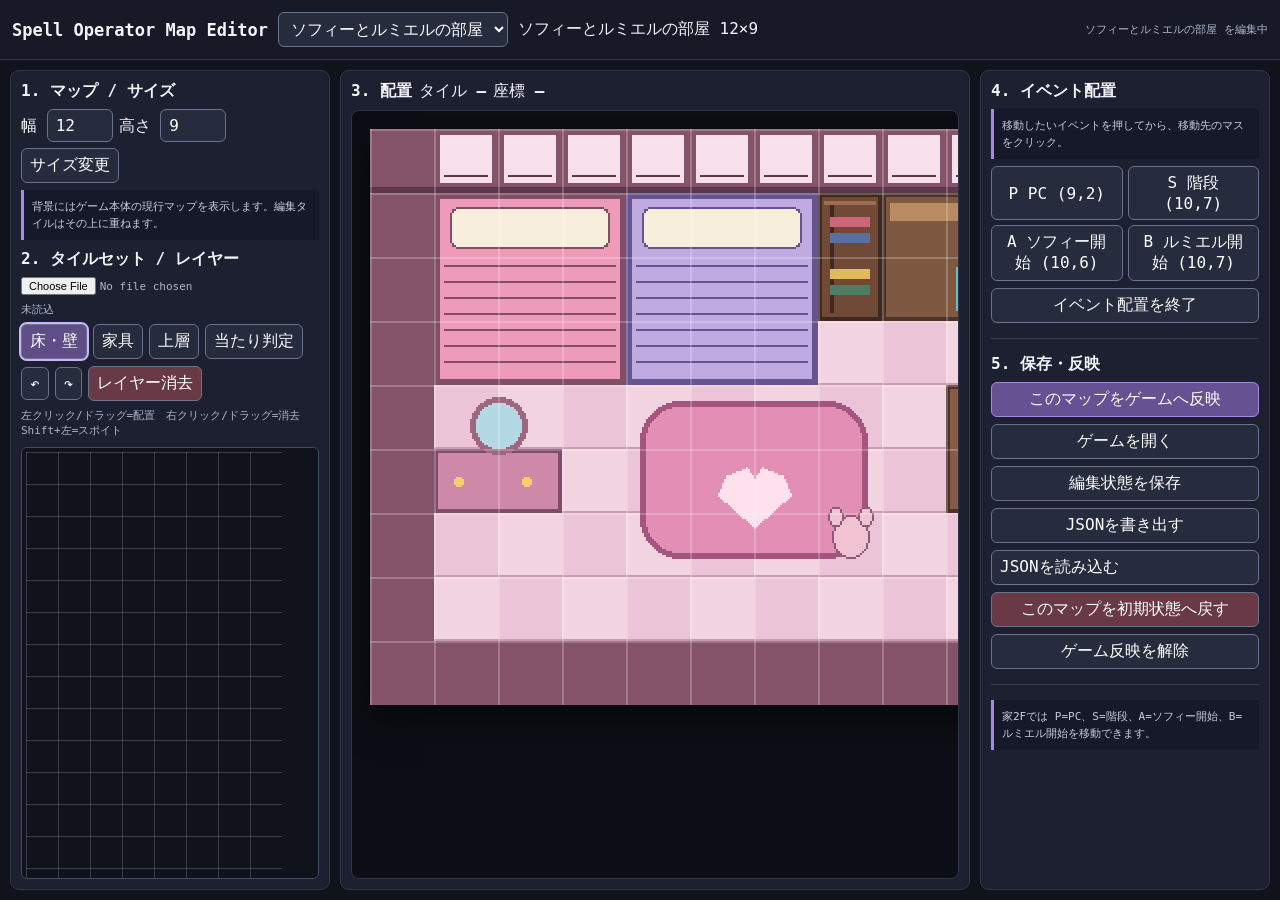
==== commit eb729106: "Fix map editor baseline rendering with independent map layer" ====
--- a/tools/tilemap-editor.html
+++ b/tools/tilemap-editor.html
@@ -1,95 +1,74 @@
 <!doctype html>
-<html lang="ja"><head><meta charset="utf-8"><meta name="viewport" content="width=device-width,initial-scale=1">
+<html lang="ja">
+<head>
+<meta charset="utf-8">
+<meta name="viewport" content="width=device-width,initial-scale=1">
 <title>Spell Operator Map Editor</title>
-<link rel="stylesheet" href="../css/style.css">
-<link rel="stylesheet" href="../css/prototype02.css">
-<link rel="stylesheet" href="../css/prototype03.css">
 <link rel="stylesheet" href="../css/rpg-field-v1.css?v=3">
 <link rel="stylesheet" href="../css/map-interiors.css?v=2">
 <link rel="stylesheet" href="../css/pipoya-map.css?v=2">
-<link rel="stylesheet" href="../css/house-maps.css?v=1">
-<link rel="stylesheet" href="../css/house-rooms-v2.css?v=2">
-<link rel="stylesheet" href="../css/pokemon-house-compact.css?v=1">
 <style>
-:root{--bg:#11131c;--panel:#1c2030;--line:#48506a;--text:#f3f4fa;--muted:#aeb6cc}*{box-sizing:border-box}html,body{margin:0;height:100%;background:var(--bg);color:var(--text);font-family:ui-monospace,"Noto Sans JP",monospace;overflow:hidden}button,input,select{font:inherit}button{cursor:pointer}.app{height:100vh;display:grid;grid-template-rows:auto 1fr}header{height:62px;display:flex;align-items:center;gap:10px;padding:8px 12px;border-bottom:1px solid #30364a;background:#171a26}header h1{margin:0;font-size:17px}.status{margin-left:auto;color:var(--muted);font-size:11px}.main{min-height:0;display:grid;grid-template-columns:320px minmax(0,1fr) 285px;gap:10px;padding:10px}.panel{min-height:0;background:var(--panel);border:1px solid #30364a;border-radius:9px;padding:10px;overflow:hidden}.left{display:grid;grid-template-rows:auto auto minmax(0,1fr);gap:9px}.right{overflow:auto}.row{display:flex;gap:6px;flex-wrap:wrap;align-items:center}.col{display:grid;gap:7px}.label{font-size:11px;color:var(--muted)}button,.button,select,input[type=number]{border:1px solid #69728e;background:#262b3d;color:#fff;border-radius:6px;padding:6px 8px}.primary{background:#665293;border-color:#a48adc}.danger{background:#693945}.active{outline:2px solid #c9b6fa;background:#5e4d87}input[type=file]{width:100%;font-size:11px;color:var(--muted)}.palette-wrap{min-height:0;overflow:auto;border:1px solid #414a63;background:#10131b;border-radius:6px;padding:4px}.palette-stage{position:relative;width:256px;min-height:1120px}.palette-stage canvas{display:block;image-rendering:pixelated}.palette-cursor{position:absolute;width:32px;height:32px;border:3px solid #fff;box-shadow:0 0 0 2px #6a4ca9;pointer-events:none;display:none}.center{min-width:0;display:grid;grid-template-rows:auto minmax(0,1fr);gap:8px}.toolbar{display:flex;gap:7px;align-items:center;flex-wrap:wrap}.map-scroll{min-height:0;overflow:auto;background:#0c0e15;border:1px solid #30364a;border-radius:8px;padding:18px}.map-frame{position:relative;width:max-content;height:max-content;margin:auto;box-shadow:0 12px 35px #0008;background:#181b28;overflow:hidden}#field-map.editor-baseline-map{position:absolute;inset:0;width:100%;height:100%;min-height:0;border:0;border-radius:0;overflow:hidden;background:#181b28;pointer-events:none;z-index:0}#field-map.editor-baseline-map .field-world{position:absolute!important;left:0!important;top:0!important;transform:none!important;margin:0!important;transform-origin:0 0!important}#field-map.editor-baseline-map .field-tile{pointer-events:none}#mapCanvas{position:relative;z-index:2;display:block;image-rendering:pixelated;background:transparent;cursor:crosshair}.note{padding:8px;border-left:3px solid #a68bdd;background:#151929;font-size:11px;color:#c9cfe0;line-height:1.55}.sep{height:1px;background:#343a50;margin:8px 0}.events{display:grid;grid-template-columns:1fr 1fr;gap:5px}.event-btn.active{outline:2px solid #fff}.coords{font-weight:700}@media(max-width:1050px){.main{grid-template-columns:270px minmax(0,1fr) 235px}}
-</style></head><body><div class="app">
+:root{--bg:#11131c;--panel:#1c2030;--text:#f3f4fa;--muted:#aeb6cc}
+*{box-sizing:border-box}html,body{margin:0;height:100%;background:var(--bg);color:var(--text);font-family:ui-monospace,"Noto Sans JP",monospace;overflow:hidden}
+button,input,select{font:inherit}button{cursor:pointer}.app{height:100vh;display:grid;grid-template-rows:60px 1fr}
+header{display:flex;align-items:center;gap:10px;padding:8px 12px;border-bottom:1px solid #30364a;background:#171a26}header h1{margin:0;font-size:17px}.status{margin-left:auto;color:var(--muted);font-size:11px}
+.main{min-height:0;display:grid;grid-template-columns:320px minmax(0,1fr) 290px;gap:10px;padding:10px}.panel{min-height:0;background:var(--panel);border:1px solid #30364a;border-radius:9px;padding:10px;overflow:hidden}.left{display:grid;grid-template-rows:auto auto minmax(0,1fr);gap:9px}.right{overflow:auto}.row{display:flex;gap:6px;flex-wrap:wrap;align-items:center}.col{display:grid;gap:7px}.label{font-size:11px;color:var(--muted)}
+button,.button,select,input[type=number]{border:1px solid #69728e;background:#262b3d;color:#fff;border-radius:6px;padding:6px 8px}.primary{background:#665293;border-color:#a48adc}.danger{background:#693945}.active{outline:2px solid #c9b6fa;background:#5e4d87}input[type=file]{width:100%;font-size:11px;color:var(--muted)}
+.palette-wrap{min-height:0;overflow:auto;border:1px solid #414a63;background:#10131b;border-radius:6px;padding:4px}.palette-stage{position:relative;width:256px;min-height:1120px}.palette-stage canvas{display:block;image-rendering:pixelated}.palette-cursor{position:absolute;width:32px;height:32px;border:3px solid #fff;box-shadow:0 0 0 2px #6a4ca9;pointer-events:none;display:none}
+.center{min-width:0;display:grid;grid-template-rows:auto minmax(0,1fr);gap:8px}.toolbar{display:flex;gap:7px;align-items:center;flex-wrap:wrap}.map-scroll{min-height:0;overflow:auto;background:#0c0e15;border:1px solid #30364a;border-radius:8px;padding:18px}.map-frame{position:relative;width:max-content;height:max-content;margin:auto;box-shadow:0 12px 35px #0008;background:#181b28;overflow:hidden}
+.baseline-world{position:absolute!important;left:0!important;top:0!important;display:grid!important;transform:none!important;transition:none!important;z-index:0!important;margin:0!important;pointer-events:none}.baseline-world .field-tile{pointer-events:none}.baseline-house{position:absolute;left:0;top:0;width:100%;height:100%;object-fit:fill;image-rendering:pixelated;z-index:0}#mapCanvas{position:relative;z-index:2;display:block;image-rendering:pixelated;background:transparent;cursor:crosshair}
+.note{padding:8px;border-left:3px solid #a68bdd;background:#151929;font-size:11px;color:#c9cfe0;line-height:1.55}.sep{height:1px;background:#343a50;margin:8px 0}.events{display:grid;grid-template-columns:1fr 1fr;gap:5px}.event-btn.active{outline:2px solid #fff}.coords{font-weight:700}@media(max-width:1050px){.main{grid-template-columns:270px minmax(0,1fr) 240px}}
+</style>
+</head>
+<body>
+<div class="app">
 <header><h1>Spell Operator Map Editor</h1><select id="mapSelect"></select><span id="mapBadge"></span><span id="status" class="status">準備中</span></header>
 <div class="main">
 <section class="panel left">
- <div class="col"><strong>1. マップ / サイズ</strong><div class="row"><label>幅 <input id="mapWidth" type="number" min="4" max="160" style="width:66px"></label><label>高さ <input id="mapHeight" type="number" min="4" max="120" style="width:66px"></label><button id="resizeMap">サイズ変更</button></div><div class="note">マップを切り替えると、ゲーム本体の現行マップが背景に表示されます。編集したタイルはその上に重なります。編集内容はマップ別に自動保存されます。</div></div>
- <div class="col"><strong>2. タイルセット / レイヤー</strong><input id="tilesetFile" type="file" accept="image/*"><span id="tilesetInfo" class="label">未読込</span><div class="row" id="layerButtons"><button data-layer="base" class="active">床・壁</button><button data-layer="object">家具</button><button data-layer="upper">上層</button><button data-layer="collision">当たり判定</button></div><div class="row"><button id="undo">↶</button><button id="redo">↷</button><button id="clearLayer" class="danger">レイヤー消去</button></div><div class="label">左クリック/ドラッグ=配置　右クリック/ドラッグ=消去　Shift+左=スポイト</div></div>
- <div class="palette-wrap"><div class="palette-stage" id="paletteStage"><canvas id="paletteCanvas" width="256" height="1120"></canvas><div id="paletteCursor" class="palette-cursor"></div></div></div>
+<div class="col"><strong>1. マップ / サイズ</strong><div class="row"><label>幅 <input id="mapWidth" type="number" min="4" max="160" style="width:66px"></label><label>高さ <input id="mapHeight" type="number" min="4" max="120" style="width:66px"></label><button id="resizeMap">サイズ変更</button></div><div class="note">背景にはゲーム本体の現行マップを表示します。編集タイルはその上に重ねます。</div></div>
+<div class="col"><strong>2. タイルセット / レイヤー</strong><input id="tilesetFile" type="file" accept="image/*"><span id="tilesetInfo" class="label">未読込</span><div class="row" id="layerButtons"><button data-layer="base" class="active">床・壁</button><button data-layer="object">家具</button><button data-layer="upper">上層</button><button data-layer="collision">当たり判定</button></div><div class="row"><button id="undo">↶</button><button id="redo">↷</button><button id="clearLayer" class="danger">レイヤー消去</button></div><div class="label">左クリック/ドラッグ=配置　右クリック/ドラッグ=消去　Shift+左=スポイト</div></div>
+<div class="palette-wrap"><div class="palette-stage" id="paletteStage"><canvas id="paletteCanvas" width="256" height="1120"></canvas><div id="paletteCursor" class="palette-cursor"></div></div></div>
 </section>
-<section class="panel center"><div class="toolbar"><strong>3. 配置</strong><span>タイル <span id="tileIndex" class="coords">—</span></span><span>座標 <span id="cellPos" class="coords">—</span></span><span id="modeText" class="label"></span><span class="label">背景=現在のゲームマップ / 上に編集内容を重ねます</span></div><div class="map-scroll" id="mapScroll"><div class="map-frame"><div id="field-map" class="editor-baseline-map"><div id="baselineWorld" class="field-world"></div></div><canvas id="mapCanvas"></canvas></div></div></section>
-<aside class="panel right"><div class="col">
- <strong>4. イベント配置</strong><div id="eventHelp" class="note"></div><div id="eventButtons" class="events"></div><button id="cancelEvent">イベント配置を終了</button>
- <div class="sep"></div><strong>5. 保存・反映</strong><button id="applyGame" class="primary">このマップをゲームへ反映</button><button id="openGame">ゲームを開く</button><button id="saveDraft">編集状態を保存</button><button id="exportJson">JSONを書き出す</button><label class="button">JSONを読み込む<input id="importJson" type="file" accept="application/json" hidden></label><button id="resetMap" class="danger">このマップを初期状態へ戻す</button><button id="removeOverride">ゲーム反映を解除</button>
- <div class="sep"></div><div class="note">家2Fでは P=PC、S=階段、A=ソフィー開始、B=ルミエル開始を移動できます。ほかのマップは現在、タイル・当たり判定・サイズを編集できます。</div>
-</div></aside></div></div>
+<section class="panel center"><div class="toolbar"><strong>3. 配置</strong><span>タイル <span id="tileIndex" class="coords">—</span></span><span>座標 <span id="cellPos" class="coords">—</span></span><span id="modeText" class="label"></span></div><div class="map-scroll" id="mapScroll"><div class="map-frame" id="mapFrame"><div id="baselineWorld" class="field-world baseline-world"></div><canvas id="mapCanvas"></canvas></div></div></section>
+<aside class="panel right"><div class="col"><strong>4. イベント配置</strong><div id="eventHelp" class="note"></div><div id="eventButtons" class="events"></div><button id="cancelEvent">イベント配置を終了</button><div class="sep"></div><strong>5. 保存・反映</strong><button id="applyGame" class="primary">このマップをゲームへ反映</button><button id="openGame">ゲームを開く</button><button id="saveDraft">編集状態を保存</button><button id="exportJson">JSONを書き出す</button><label class="button">JSONを読み込む<input id="importJson" type="file" accept="application/json" hidden></label><button id="resetMap" class="danger">このマップを初期状態へ戻す</button><button id="removeOverride">ゲーム反映を解除</button><div class="sep"></div><div class="note">家2Fでは P=PC、S=階段、A=ソフィー開始、B=ルミエル開始を移動できます。</div></div></aside>
+</div></div>
 <script>
 (()=>{"use strict";
-const TILE=32,MAX_W=160,MAX_H=120,MIN=4,BASELINE_HOUSE2="../assets/maps/house2-layout.json?v=2";
-const MAPS={town:{name:"フルール村",w:20,h:14},school:{name:"学校",w:16,h:12},library:{name:"ピジブルの図書館",w:16,h:12},house1:{name:"ソフィーの家 1F",w:11,h:9},house2:{name:"ソフィーとルミエルの部屋",w:12,h:9},la_mer_city:{name:"ラメールシティ",w:144,h:104}};
-const HOUSE2_EVENTS={pc:{label:"P PC",color:"rgba(95,215,229,.78)",fallback:{x:9,y:2}},stairs:{label:"S 階段",color:"rgba(233,196,93,.82)",fallback:{x:10,y:7}},playerStart:{label:"A ソフィー開始",color:"rgba(240,128,170,.82)",fallback:{x:10,y:6,facing:"up"}},followerStart:{label:"B ルミエル開始",color:"rgba(130,210,150,.82)",fallback:{x:10,y:7,facing:"up"}}};
+const TILE=32,MAX_W=160,MAX_H=120,MIN=4;
+const MAPS={town:{name:"フルール村",w:20,h:14},school:{name:"学校",w:16,h:12},library:{name:"ピジブルの図書館",w:16,h:12},house1:{name:"ソフィーの家 1F",w:11,h:9,image:"../assets/maps/sophie_house_1f_tilemap.png?v=1"},house2:{name:"ソフィーとルミエルの部屋",w:12,h:9,image:"../assets/maps/sophie_house_2f_tilemap.png?v=1"},la_mer_city:{name:"ラメールシティ",w:144,h:104}};
+const EVENTS={pc:{label:"P PC",mark:"P",color:"rgba(95,215,229,.82)",fallback:{x:9,y:2}},stairs:{label:"S 階段",mark:"S",color:"rgba(233,196,93,.84)",fallback:{x:10,y:7}},playerStart:{label:"A ソフィー開始",mark:"A",color:"rgba(240,128,170,.84)",fallback:{x:10,y:6,facing:"up"}},followerStart:{label:"B ルミエル開始",mark:"B",color:"rgba(130,210,150,.84)",fallback:{x:10,y:7,facing:"up"}}};
 const SOURCE={site:"ドット絵世界",page:"https://yms.main.jp/dotartworld/page2/tile-rooms01.html",credit:"ドット絵世界 / http://yms.main.jp",asset:"女の子用の部屋"};
-const $=s=>document.querySelector(s),palette=$("#paletteCanvas"),pctx=palette.getContext("2d",{willReadFrequently:true}),map=$("#mapCanvas"),mctx=map.getContext("2d"),cursor=$("#paletteCursor");
-let mapId="house2",W=12,H=9,state,events={},tilesetCanvas=null,selectedTile=-1,currentLayer="base",eventMode=null,painting=false,lastCell=-1,changed=false,previewImage=null,previewUrl=null,visualDirty=false,history=[],hi=-1,baselineHouse2=null;
-const draftKey=id=>`spell-operator-tilemap-editor:${id}`,gameKey=id=>`spell-operator-tilemap:${id}`,tileKey="spell-operator-editor-tileset:dotartworld-room-girl";
-const empty=(fill=-1)=>Array(W*H).fill(fill),deep=o=>JSON.parse(JSON.stringify(o));
-function blankState(){return{layers:{base:empty(-1),object:empty(-1),upper:empty(-1)},collision:empty(0)}}
-function defaultsFor(id){const c=MAPS[id];W=c.w;H=c.h;const s=blankState();s.collision=currentCollision(id);const ev={};if(id==="house2")Object.entries(HOUSE2_EVENTS).forEach(([k,v])=>ev[k]=deep(v.fallback));return{s,ev}}
-function setStatus(t){$("#status").textContent=t}function fit(a,fill){const o=Array(W*H).fill(fill);if(Array.isArray(a))for(let i=0;i<Math.min(o.length,a.length);i++)o[i]=a[i];return o}
-function normalize(data){state={layers:{base:fit(data?.layers?.base,-1),object:fit(data?.layers?.object,-1),upper:fit(data?.layers?.upper,-1)},collision:fit(data?.collision,0)};events=deep(data?.events||data?.fixedEvents||{});if(mapId==="house2")Object.entries(HOUSE2_EVENTS).forEach(([k,v])=>events[k]??=deep(v.fallback));}
-const BASE_DIMS={town:{w:20,h:14},school:{w:16,h:12},library:{w:16,h:12},house1:{w:11,h:9},house2:{w:12,h:9},la_mer_city:{w:144,h:104}};
-const inRect=(x,y,x1,y1,x2,y2)=>x>=x1&&x<=x2&&y>=y1&&y<=y2;
-function townPath(x,y){return (y===4&&x>=2&&x<=17)||(y===5&&x>=2&&x<=17)||(x===3&&y>=3&&y<=12)||(x===13&&y>=3&&y<=11)||(x===16&&y>=4&&y<=10)||(y===10&&x>=8&&x<=16)||(y===11&&x>=3&&x<=13)}
-function currentTownTile(x,y){const TW=20,TH=14;if(y===0||y===TH-1||x===0||x===TW-1)return"tree";if(inRect(x,y,6,1,9,3))return"water";if(inRect(x,y,1,1,5,3)){if(y===1)return"roof school-roof";if(x===3&&y===3)return"door school-door";return"building school-building"}if(inRect(x,y,1,6,4,8)){if(y===6)return"roof workshop-roof";if(x===2&&y===8)return"door workshop-door";return"building workshop-building"}if(inRect(x,y,11,1,15,3)){if(y===1)return"roof library-roof";if(x===13&&y===3)return"door library-door";return"building library-building"}if(inRect(x,y,15,7,18,9)){if(y===7)return"roof parts-roof";if(x===16&&y===9)return"door parts-door";return"building parts-building"}if(inRect(x,y,10,10,12,11)){if(y===10)return"roof shop-roof";if(x===11&&y===11)return"door shop-door";return"building shop-building"}if(townPath(x,y))return"path";if((x+y)%9===0)return"flower";return"grass"}
-function currentSchoolTile(x,y){if(x===7&&y===11)return"interior-door";if(y===0||x===0||x===15||y===11)return"interior-wall school-wall";if(y===1&&x>=3&&x<=12)return"school-board";if((y===3||y===6)&&((x>=2&&x<=4)||(x>=6&&x<=8)||(x>=10&&x<=12)))return"school-desk";return"interior-floor school-floor"}
-function currentLibraryTile(x,y){if(x===7&&y===11)return"interior-door";if(y===0||x===0||x===15||y===11)return"interior-wall library-wall";if((y===2||y===3||y===7||y===8)&&((x>=2&&x<=5)||(x>=10&&x<=13)))return"bookshelf";if(y===5&&x>=6&&x<=9)return"library-table";return"interior-floor library-floor"}
-const lmMountain=()=>"tree la-mer-mountain",lmRoad=()=>"path la-mer-road",lmPavement=()=>"path la-mer-pavement",lmStone=()=>"path la-mer-stone",lmHarbor=()=>"path la-mer-harbor",lmPier=()=>"path la-mer-pier",lmSand=()=>"path la-mer-sand",lmGrass=()=>"grass",lmWater=()=>"water",lmBuilding=(k="la-mer-shop")=>`building ${k}`,lmRoof=(k="la-mer-shop")=>`roof ${k}`,lmDoor=(k="la-mer-shop")=>`door ${k}`;
-function lmRokko(x,y){if(y>=5&&y<=8&&x>=9&&x<=26)return lmRoad();if(y>=9&&y<=24&&x>=17&&x<=18)return lmRoad();if(y===25&&x>=17&&x<=19)return lmRoad();return lmMountain()}
-function lmSettlement(x,y){if(y===0&&x>=17&&x<=19)return lmStone();if((y===1||y===2)&&x>=17&&x<=19)return lmStone();if(y===25&&x>=17&&x<=24)return lmStone();if(y===1||y===2)return lmMountain();if(inRect(x,y,3,3,8,7))return y===3?lmRoof("la-mer-foreign"):lmBuilding("la-mer-foreign");if(inRect(x,y,12,3,15,7))return y===3?lmRoof("la-mer-foreign"):lmBuilding("la-mer-foreign");if(inRect(x,y,23,3,28,7))return y===3?lmRoof("la-mer-foreign"):lmBuilding("la-mer-foreign");if(inRect(x,y,4,10,10,16))return y===10?lmRoof("la-mer-foreign"):lmBuilding("la-mer-foreign");if(inRect(x,y,24,10,30,16))return y===10?lmRoof("la-mer-foreign"):lmBuilding("la-mer-foreign");if(inRect(x,y,6,19,12,22))return y===19?lmRoof("la-mer-foreign"):lmBuilding("la-mer-foreign");if((y===8||y===9||y===17||y===18)&&x>=2&&x<=33)return lmStone();if(((y>=3&&y<=7)||(y>=10&&y<=22))&&x>=17&&x<=19)return lmStone();return lmGrass()}
-function lmWest(x,y){if(y>=11&&y<=14)return lmRoad();if(y>=15&&x>=17&&x<=18)return lmRoad();return lmGrass()}
-function lmEast(x,y){if(y<=7)return lmMountain();if(y>=11&&y<=14)return lmRoad();return lmGrass()}
-function lmMoto(x,y){for(const [x1,x2] of [[3,8],[10,15],[17,22],[24,29]])if(inRect(x,y,x1,4,x2,10)){const d=x1+2;if(y===4)return lmRoof();if(y===10&&(x===d||x===d+1))return lmDoor();return lmBuilding()}if(y>=11&&y<=15)return lmPavement();if(inRect(x,y,4,18,12,23)||inRect(x,y,22,18,31,23))return y===18?lmRoof():lmBuilding();return lmPavement()}
-function lmSanno(x,y){if(y===0&&x>=17&&x<=24)return lmRoad();if(y===25&&x>=23&&x<=24)return lmRoad();if(y>=15&&y<=16)return lmRoad();if(x>=23&&x<=24)return lmRoad();if(inRect(x,y,2,3,9,9)||inRect(x,y,27,3,33,10))return y===3?lmRoof():lmBuilding();if(inRect(x,y,2,18,10,23)||inRect(x,y,28,18,33,23))return y===18?lmRoof():lmBuilding();if(inRect(x,y,12,8,21,16)){if(inRect(x,y,15,10,20,14)){if(y===10)return lmRoof("la-mer-center");if(y===14&&(x===17||x===18))return lmDoor("la-mer-center");return lmBuilding("la-mer-center")}return"path la-mer-plaza"}return lmGrass()}
-function lmPort(x,y){if(y<=3){if(x>=17&&x<=18)return lmRoad();return lmPavement()}if(y>=4&&y<=7){if(x>=17&&x<=18)return lmRoad();return lmHarbor()}const p1=x>=5&&x<=7&&y>=13&&y<=19,p2=x>=17&&x<=19&&y>=13&&y<=22,p3=x>=29&&x<=31&&y>=13&&y<=19;if(p1||p2||p3)return lmPier();if(y>=15)return lmWater();if(inRect(x,y,3,8,8,14)||inRect(x,y,26,8,32,14))return y===8?lmRoof():lmBuilding();if(inRect(x,y,14,8,21,14))return y===8?lmRoof("la-mer-center"):lmBuilding("la-mer-center");return lmPavement()}
-function lmCoast(x,y){if(x>=17&&x<=18&&y<=11)return lmRoad();if(y<=7)return lmMountain();if(y===8&&x<=8)return lmMountain();if(y>=9&&y<=11)return lmRoad();if(inRect(x,y,15,12,19,14))return"path la-mer-plaza";if(y>=15&&y<=18)return lmSand();if(y>=19)return lmWater();return lmGrass()}
-function currentLaMerTile(x,y){const ZW=36,ZH=26,col=Math.floor(x/ZW),row=Math.floor(y/ZH),lx=x%ZW,ly=y%ZH;if(row===0&&col===2)return lmRokko(lx,ly);if(row===1&&col===2)return lmSettlement(lx,ly);if(row===2&&col===0)return lmWest(lx,ly);if(row===2&&col===1)return lmMoto(lx,ly);if(row===2&&col===2)return lmSanno(lx,ly);if(row===2&&col===3)return lmEast(lx,ly);if(row===3&&col===0)return lmCoast(lx,ly);if(row===3&&(col===1||col===2))return lmPort(lx,ly);if(row===3&&col===3)return lmWater();return lmMountain()}
-function currentTileClass(id,x,y){if(id==="town")return currentTownTile(x,y);if(id==="school")return currentSchoolTile(x,y);if(id==="library")return currentLibraryTile(x,y);if(id==="la_mer_city")return currentLaMerTile(x,y);return"house-floor"}
-function markRect(a,w,x1,y1,x2,y2){for(let y=y1;y<=y2;y++)for(let x=x1;x<=x2;x++)if(x>=0&&y>=0&&x<w)a[y*w+x]=1}
-function markBorder(a,w,h){for(let x=0;x<w;x++){a[x]=1;a[(h-1)*w+x]=1}for(let y=1;y<h-1;y++){a[y*w]=1;a[y*w+w-1]=1}}
-function lmSeamBlocked(x,y){const ZW=36,ZH=26,row=Math.floor(y/ZH),col=Math.floor(x/ZW),lx=x%ZW,ly=y%ZH,ve=lx===0||lx===ZW-1,he=ly===0||ly===ZH-1;if(row===2&&ve){if((col===0&&lx===ZW-1)||(col===1&&lx===0))return !(ly>=12&&ly<=14);if((col===1&&lx===ZW-1)||(col===2&&lx===0))return !(ly>=13&&ly<=16);if((col===2&&lx===ZW-1)||(col===3&&lx===0))return !(ly>=12&&ly<=16)}if(row===3&&ve){if((col===0&&lx===ZW-1)||(col===1&&lx===0))return !(ly>=9&&ly<=14);if((col===1&&lx===ZW-1)||(col===2&&lx===0))return !(ly>=13&&ly<=14);if((col===2&&lx===ZW-1)||(col===3&&lx===0))return true}if(col===2&&he){if((row===0&&ly===ZH-1)||(row===1&&ly===0))return !(lx>=17&&lx<=19);if((row===1&&ly===ZH-1)||(row===2&&ly===0))return !(lx>=17&&lx<=24);if((row===2&&ly===ZH-1)||(row===3&&ly===0))return !(lx>=23&&lx<=24)}if(he&&((row===2&&ly===ZH-1)||(row===3&&ly===0))){if(col===0)return !(lx>=17&&lx<=18);if(col===1)return !(lx>=17&&lx<=18);if(col===3)return true}return false}
-function currentCollision(id){const d=BASE_DIMS[id],w=d.w,h=d.h,a=Array(w*h).fill(0);if(id==="town"){markBorder(a,w,h);for(const r of[[1,1,5,3],[11,1,15,3],[15,7,18,9],[10,10,12,11],[1,6,4,8],[6,1,9,3]])markRect(a,w,...r);for(const [x,y] of[[16,10],[8,8],[11,11]])a[y*w+x]=1;return a}if(id==="school"){markBorder(a,w,h);a[11*w+7]=0;for(const r of[[2,3,4,3],[6,3,8,3],[10,3,12,3],[2,6,4,6],[6,6,8,6],[10,6,12,6]])markRect(a,w,...r);a[4*w+9]=1;return a}if(id==="library"){markBorder(a,w,h);a[11*w+7]=0;for(const r of[[2,2,5,3],[10,2,13,3],[2,7,5,8],[10,7,13,8]])markRect(a,w,...r);a[3*w+8]=1;a[6*w+11]=1;return a}if(id==="house1"){markBorder(a,w,h);a[8*w+5]=0;for(const r of[[1,1,4,2],[2,4,4,5],[6,3,8,3],[8,1,9,1]])markRect(a,w,...r);a[6*w+7]=1;return a}if(id==="house2"){markBorder(a,w,h);for(const r of[[1,1,3,3],[4,1,6,3],[8,1,10,2],[1,5,2,5],[9,4,10,5]])markRect(a,w,...r);return a}if(id==="la_mer_city"){for(let y=0;y<h;y++)for(let x=0;x<w;x++){const t=currentLaMerTile(x,y),solid=t.includes("tree")||t.includes("water")||t.includes("building")||t.includes("roof")||t.includes("door");if(solid||lmSeamBlocked(x,y))a[y*w+x]=1}return a}return a}
-function baselineScale(){return W>80?.5:W>40?1:2}
-function renderBaseline(){const world=$("#baselineWorld"),frame=map.parentElement;if(!world||!frame)return;const scale=baselineScale(),px=TILE*scale,bd=BASE_DIMS[mapId];world.innerHTML="";world.dataset.map=mapId;world.style.setProperty("--tile-size",px+"px");world.style.width=(W*px)+"px";world.style.height=(H*px)+"px";world.style.gridTemplateColumns=`repeat(${W},${px}px)`;world.style.gridTemplateRows=`repeat(${H},${px}px)`;if(mapId==="house1"||mapId==="house2"){const layer=document.createElement("div");layer.className=`house-room-layer ${mapId==="house1"?"house1-layer":"house2-layer"}`;layer.style.width=(Math.min(W,bd.w)*px)+"px";layer.style.height=(Math.min(H,bd.h)*px)+"px";const tm=document.createElement("div");tm.className="house-tilemap";layer.appendChild(tm);world.appendChild(layer);return}if(mapId==="la_mer_city"){renderLaMerWindow();return}const frag=document.createDocumentFragment(),mw=Math.min(W,bd.w),mh=Math.min(H,bd.h);for(let y=0;y<mh;y++)for(let x=0;x<mw;x++){const t=document.createElement("div");t.className=`field-tile ${currentTileClass(mapId,x,y)}`;t.style.gridColumn=String(x+1);t.style.gridRow=String(y+1);frag.appendChild(t)}world.appendChild(frag)}
-function renderLaMerWindow(){if(mapId!=="la_mer_city")return;const world=$("#baselineWorld"),sc=$("#mapScroll"),scale=baselineScale(),px=TILE*scale;world.querySelectorAll(".field-tile").forEach(e=>e.remove());const x1=Math.max(0,Math.floor(sc.scrollLeft/px)-3),y1=Math.max(0,Math.floor(sc.scrollTop/px)-3),x2=Math.min(Math.min(W,144)-1,Math.ceil((sc.scrollLeft+sc.clientWidth)/px)+3),y2=Math.min(Math.min(H,104)-1,Math.ceil((sc.scrollTop+sc.clientHeight)/px)+3),frag=document.createDocumentFragment();for(let y=y1;y<=y2;y++)for(let x=x1;x<=x2;x++){const t=document.createElement("div");t.className=`field-tile ${currentLaMerTile(x,y)}`;t.style.position="absolute";t.style.left=(x*px)+"px";t.style.top=(y*px)+"px";t.style.width=px+"px";t.style.height=px+"px";frag.appendChild(t)}world.appendChild(frag)}
-function setCanvas(){map.width=W*TILE;map.height=H*TILE;const scale=baselineScale();map.style.width=(W*TILE*scale)+"px";map.style.height=(H*TILE*scale)+"px";map.parentElement.style.width=(W*TILE*scale)+"px";map.parentElement.style.height=(H*TILE*scale)+"px";$("#field-map").style.width=(W*TILE*scale)+"px";$("#field-map").style.height=(H*TILE*scale)+"px";$("#mapWidth").value=W;$("#mapHeight").value=H;$("#mapBadge").textContent=`${MAPS[mapId].name} ${W}×${H}`;renderBaseline()}
-function snap(){return{W,H,state:deep(state),events:deep(events),visualDirty,previewUrl}}function push(){history=history.slice(0,hi+1);history.push(snap());if(history.length>80)history.shift();hi=history.length-1;syncUndo()}function syncUndo(){$("#undo").disabled=hi<=0;$("#redo").disabled=hi>=history.length-1}function restore(i){if(i<0||i>=history.length)return;hi=i;const s=history[i];W=s.W;H=s.H;state=deep(s.state);events=deep(s.events);visualDirty=s.visualDirty;setPreview(s.previewUrl);setCanvas();draw();syncUndo();renderEventButtons()}
-function setPreview(url){previewUrl=url||null;previewImage=null;if(!url)return;const im=new Image();im.onload=()=>{previewImage=im;draw()};im.src=url}
-function applyData(data){W=Math.max(MIN,Math.min(MAX_W,Number(data.width)||MAPS[mapId].w));H=Math.max(MIN,Math.min(MAX_H,Number(data.height)||MAPS[mapId].h));normalize(data);setPreview(data.renderedMap);visualDirty=!data.renderedMap;setCanvas();draw();renderEventButtons()}
-async function loadMap(id){saveDraft(false);mapId=id;eventMode=null;$("#mapSelect").value=id;let d=null;try{d=JSON.parse(localStorage.getItem(draftKey(id)))}catch{}if(d?.state){W=d.W;H=d.H;state=d.state;events=d.events||{};visualDirty=!!d.visualDirty;setPreview(d.previewUrl)}else if(id==="house2"&&baselineHouse2){applyData(baselineHouse2)}else{const z=defaultsFor(id);state=z.s;events=z.ev;previewUrl=null;previewImage=null;visualDirty=true}setCanvas();history=[];hi=-1;push();draw();renderEventButtons();setStatus(`${MAPS[id].name} を編集中`)}
-function saveDraft(show=true){if(!state)return;localStorage.setItem(draftKey(mapId),JSON.stringify({W,H,state,events,visualDirty,previewUrl}));if(show)setStatus("編集状態を保存しました")}
-function resize(newW,newH){newW=Math.max(MIN,Math.min(MAX_W,Math.trunc(newW)));newH=Math.max(MIN,Math.min(MAX_H,Math.trunc(newH)));if(newW===W&&newH===H)return;const ow=W,oh=H,old=deep(state);W=newW;H=newH;const next=blankState(),cw=Math.min(ow,W),ch=Math.min(oh,H);for(let y=0;y<ch;y++)for(let x=0;x<cw;x++){const oi=y*ow+x,ni=y*W+x;for(const l of["base","object","upper"])next.layers[l][ni]=old.layers[l][oi];next.collision[ni]=old.collision[oi]}state=next;Object.keys(events).forEach(k=>{events[k].x=Math.min(W-1,events[k].x);events[k].y=Math.min(H-1,events[k].y)});previewUrl=null;previewImage=null;visualDirty=true;setCanvas();draw();push();setStatus(`サイズを ${W}×${H} に変更`)}
-function prepareTileset(img){const c=document.createElement("canvas");c.width=img.naturalWidth;c.height=img.naturalHeight;const x=c.getContext("2d",{willReadFrequently:true});x.drawImage(img,0,0);try{const d=x.getImageData(0,0,c.width,c.height),p=d.data;let alpha=false;for(let i=3;i<p.length;i+=4)if(p[i]<255){alpha=true;break}if(!alpha){const r=p[0],g=p[1],b=p[2];for(let i=0;i<p.length;i+=4)if(p[i]===r&&p[i+1]===g&&p[i+2]===b)p[i+3]=0;x.putImageData(d,0,0)}}catch{}tilesetCanvas=c;palette.width=c.width;palette.height=c.height;$("#paletteStage").style.width=c.width+"px";$("#paletteStage").style.minHeight=c.height+"px";drawPalette();$("#tilesetInfo").textContent=`${c.width}×${c.height}px`;draw();setStatus("タイルセット読込済み")}
-function loadDataUrl(url,persist=true){const im=new Image();im.onload=()=>{prepareTileset(im);if(persist)localStorage.setItem(tileKey,url)};im.src=url}
-function drawPalette(){pctx.clearRect(0,0,palette.width,palette.height);if(tilesetCanvas)pctx.drawImage(tilesetCanvas,0,0);pctx.strokeStyle="rgba(255,255,255,.18)";for(let x=0;x<=palette.width;x+=TILE){pctx.beginPath();pctx.moveTo(x+.5,0);pctx.lineTo(x+.5,palette.height);pctx.stroke()}for(let y=0;y<=palette.height;y+=TILE){pctx.beginPath();pctx.moveTo(0,y+.5);pctx.lineTo(palette.width,y+.5);pctx.stroke()}}
-function drawTile(ctx,idx,dx,dy){if(!tilesetCanvas||idx<0)return;const cols=Math.floor(tilesetCanvas.width/TILE),sx=(idx%cols)*TILE,sy=Math.floor(idx/cols)*TILE;ctx.drawImage(tilesetCanvas,sx,sy,TILE,TILE,dx,dy,TILE,TILE)}
-function compose(){const c=document.createElement("canvas");c.width=W*TILE;c.height=H*TILE;const x=c.getContext("2d");for(const l of["base","object","upper"])state.layers[l].forEach((t,i)=>drawTile(x,t,(i%W)*TILE,Math.floor(i/W)*TILE));return c}
-function marker(p,t,color){if(!p||p.x<0||p.y<0||p.x>=W||p.y>=H)return;const x=p.x*TILE,y=p.y*TILE;mctx.fillStyle=color;mctx.fillRect(x+5,y+5,TILE-10,TILE-10);mctx.fillStyle="#111";mctx.font="bold 14px monospace";mctx.textAlign="center";mctx.textBaseline="middle";mctx.fillText(t,x+TILE/2,y+TILE/2)}
-function draw(){mctx.clearRect(0,0,map.width,map.height);if(tilesetCanvas)mctx.drawImage(compose(),0,0);else if(previewImage)mctx.drawImage(previewImage,0,0,map.width,map.height);if(currentLayer==="collision")state.collision.forEach((v,i)=>{if(v){mctx.fillStyle="rgba(216,68,85,.32)";mctx.fillRect((i%W)*TILE,Math.floor(i/W)*TILE,TILE,TILE)}});mctx.strokeStyle="rgba(255,255,255,.22)";for(let x=0;x<=W*TILE;x+=TILE){mctx.beginPath();mctx.moveTo(x+.5,0);mctx.lineTo(x+.5,H*TILE);mctx.stroke()}for(let y=0;y<=H*TILE;y+=TILE){mctx.beginPath();mctx.moveTo(0,y+.5);mctx.lineTo(W*TILE,y+.5);mctx.stroke()}if(mapId==="house2")Object.entries(HOUSE2_EVENTS).forEach(([k,v])=>marker(events[k],v.label[0],v.color));}
-function cell(ev){const r=map.getBoundingClientRect(),x=Math.floor((ev.clientX-r.left)*map.width/r.width/TILE),y=Math.floor((ev.clientY-r.top)*map.height/r.height/TILE);return x>=0&&y>=0&&x<W&&y<H?{x,y,i:y*W+x}:null}
-function syncCursor(){if(selectedTile<0||!tilesetCanvas){cursor.style.display="none";$("#tileIndex").textContent="—";return}const cols=Math.floor(tilesetCanvas.width/TILE);cursor.style.display="block";cursor.style.left=(selectedTile%cols)*TILE+"px";cursor.style.top=Math.floor(selectedTile/cols)*TILE+"px";$("#tileIndex").textContent=selectedTile}
-function paint(c,erase=false,eye=false){if(eventMode){events[eventMode]={...(events[eventMode]||{}),x:c.x,y:c.y};state.collision[c.i]=0;eventMode=null;renderEventButtons();draw();push();setStatus("イベント位置を移動しました");return}if(eye&&currentLayer!=="collision"){selectedTile=state.layers[currentLayer][c.i];syncCursor();return}if(currentLayer==="collision"){state.collision[c.i]=erase?0:(state.collision[c.i]?0:1);changed=true}else{if(!tilesetCanvas){setStatus("先にタイルセットPNGを読み込んでください");return}const a=state.layers[currentLayer],next=erase?-1:selectedTile;if(a[c.i]!==next){a[c.i]=next;changed=true;visualDirty=true;previewUrl=null;previewImage=null}}draw()}
-function renderEventButtons(){const box=$("#eventButtons"),help=$("#eventHelp");box.innerHTML="";if(mapId!=="house2"){help.textContent="このマップのイベント位置編集は次段階です。タイル・サイズ・当たり判定は変更できます。";$("#cancelEvent").disabled=true;return}help.textContent="移動したいイベントを押してから、マップ上の移動先をクリック。";$("#cancelEvent").disabled=false;Object.entries(HOUSE2_EVENTS).forEach(([k,v])=>{const b=document.createElement("button");b.className="event-btn"+(eventMode===k?" active":"");const p=events[k]||v.fallback;b.textContent=`${v.label} (${p.x},${p.y})`;b.onclick=()=>{eventMode=k;currentLayer="event";$("#modeText").textContent=`${v.label} の移動先をクリック`;renderEventButtons()};box.appendChild(b)})}
-function pack(){let renderedMap=previewUrl;if(tilesetCanvas&&(visualDirty||!renderedMap))renderedMap=compose().toDataURL("image/png");return{version:3,mapId,name:MAPS[mapId].name,width:W,height:H,tileSize:TILE,source:SOURCE,renderedMap,layers:state.layers,collision:state.collision,events:deep(events),fixedEvents:deep(events),updatedAt:new Date().toISOString()}}
-Object.entries(MAPS).forEach(([id,c])=>{const o=document.createElement("option");o.value=id;o.textContent=c.name;$("#mapSelect").appendChild(o)});$("#mapSelect").value=mapId;$("#mapSelect").onchange=e=>loadMap(e.target.value);
-$("#resizeMap").onclick=()=>resize(+$("#mapWidth").value,+$("#mapHeight").value);$("#layerButtons").onclick=e=>{const b=e.target.closest("[data-layer]");if(!b)return;currentLayer=b.dataset.layer;eventMode=null;document.querySelectorAll("#layerButtons button").forEach(x=>x.classList.toggle("active",x===b));renderEventButtons()};
-palette.onclick=e=>{if(!tilesetCanvas)return;const r=palette.getBoundingClientRect(),x=Math.floor((e.clientX-r.left)*palette.width/r.width/TILE),y=Math.floor((e.clientY-r.top)*palette.height/r.height/TILE);selectedTile=y*Math.floor(palette.width/TILE)+x;syncCursor()};map.oncontextmenu=e=>e.preventDefault();map.onpointerdown=e=>{const c=cell(e);if(!c)return;painting=true;lastCell=c.i;changed=false;paint(c,e.button===2,e.shiftKey);map.setPointerCapture?.(e.pointerId)};map.onpointermove=e=>{const c=cell(e);$("#cellPos").textContent=c?`${c.x},${c.y}`:"—";if(!painting||!c||c.i===lastCell||e.shiftKey||eventMode)return;lastCell=c.i;if(currentLayer!=="collision")paint(c,(e.buttons&2)!==0,false)};window.onpointerup=()=>{if(painting&&changed)push();painting=false;lastCell=-1;changed=false};
-$("#tilesetFile").onchange=e=>{const f=e.target.files?.[0];if(!f)return;const r=new FileReader();r.onload=()=>loadDataUrl(r.result,true);r.readAsDataURL(f)};$("#undo").onclick=()=>restore(hi-1);$("#redo").onclick=()=>restore(hi+1);$("#clearLayer").onclick=()=>{if(currentLayer==="collision")state.collision=empty(0);else state.layers[currentLayer]=empty(-1);visualDirty=true;previewUrl=null;previewImage=null;draw();push()};$("#cancelEvent").onclick=()=>{eventMode=null;renderEventButtons();$("#modeText").textContent=""};
-$("#saveDraft").onclick=()=>saveDraft(true);$("#applyGame").onclick=()=>{const d=pack();if(!d.renderedMap){alert("見た目を変更した場合は、タイルセットPNGを読み込んでから反映してください。");return}localStorage.setItem(gameKey(mapId),JSON.stringify(d));saveDraft(false);setStatus(`${MAPS[mapId].name} をゲームへ反映しました`)};$("#openGame").onclick=()=>window.open("../?mapedit=1&v=101","_blank");$("#removeOverride").onclick=()=>{localStorage.removeItem(gameKey(mapId));setStatus("このマップのゲーム反映を解除しました")};$("#exportJson").onclick=()=>{const d=pack();const a=document.createElement("a");a.href=URL.createObjectURL(new Blob([JSON.stringify(d,null,2)],{type:"application/json"}));a.download=`${mapId}-layout.json`;a.click();setTimeout(()=>URL.revokeObjectURL(a.href),1000)};$("#importJson").onchange=e=>{const f=e.target.files?.[0];if(!f)return;const r=new FileReader();r.onload=()=>{try{const d=JSON.parse(r.result),id=MAPS[d.mapId]?d.mapId:mapId;if(id!==mapId){saveDraft(false);mapId=id;$("#mapSelect").value=id}applyData(d);history=[];hi=-1;push();setStatus("JSONを読み込みました")}catch{alert("JSONを読み込めませんでした")}};r.readAsText(f)};$("#resetMap").onclick=()=>{localStorage.removeItem(draftKey(mapId));loadMap(mapId)};
-window.addEventListener("keydown",e=>{if((e.ctrlKey||e.metaKey)&&e.key.toLowerCase()==="z"){e.preventDefault();restore(e.shiftKey?hi+1:hi-1)}else if((e.ctrlKey||e.metaKey)&&e.key.toLowerCase()==="y"){e.preventDefault();restore(hi+1)}});
-$("#mapScroll").addEventListener("scroll",()=>{if(mapId==="la_mer_city")requestAnimationFrame(renderLaMerWindow)});
-(async()=>{try{const r=await fetch(BASELINE_HOUSE2,{cache:"no-store"});if(r.ok)baselineHouse2=await r.json()}catch{}const saved=localStorage.getItem(tileKey);if(saved)loadDataUrl(saved,false);else drawPalette();await loadMap("house2")})();
+const $=s=>document.querySelector(s),palette=$("#paletteCanvas"),pctx=palette.getContext("2d",{willReadFrequently:true}),map=$("#mapCanvas"),mctx=map.getContext("2d"),cursor=$("#paletteCursor"),world=$("#baselineWorld");
+let mapId="house2",W=12,H=9,state,events={},tilesetCanvas=null,selectedTile=-1,currentLayer="base",eventMode=null,painting=false,lastCell=-1,changed=false,history=[],hi=-1,baselineHouse2=null;
+const draftKey=id=>`spell-operator-tilemap-editor:${id}`,gameKey=id=>`spell-operator-tilemap:${id}`,tileKey="spell-operator-editor-tileset:dotartworld-room-girl",deep=o=>JSON.parse(JSON.stringify(o)),empty=fill=>Array(W*H).fill(fill),inRect=(x,y,x1,y1,x2,y2)=>x>=x1&&x<=x2&&y>=y1&&y<=y2;
+function setStatus(t){$("#status").textContent=t}function blankState(){return{layers:{base:empty(-1),object:empty(-1),upper:empty(-1)},collision:empty(0)}}function fit(a,f){const o=Array(W*H).fill(f);if(Array.isArray(a))for(let i=0;i<Math.min(a.length,o.length);i++)o[i]=a[i];return o}
+function normalize(d){state={layers:{base:fit(d?.layers?.base,-1),object:fit(d?.layers?.object,-1),upper:fit(d?.layers?.upper,-1)},collision:fit(d?.collision,0)};events=deep(d?.events||d?.fixedEvents||{});if(mapId==="house2")for(const[k,v]of Object.entries(EVENTS))events[k]??=deep(v.fallback)}
+function scale(){return W>80?.5:W>40?1:2}function setCanvas(){map.width=W*TILE;map.height=H*TILE;const s=scale(),pw=W*TILE*s,ph=H*TILE*s;map.style.width=pw+"px";map.style.height=ph+"px";$("#mapFrame").style.width=pw+"px";$("#mapFrame").style.height=ph+"px";world.style.width=pw+"px";world.style.height=ph+"px";world.style.setProperty("--tile-size",TILE*s+"px");$("#mapWidth").value=W;$("#mapHeight").value=H;$("#mapBadge").textContent=`${MAPS[mapId].name} ${W}×${H}`;renderBaseline()}
+function townPath(x,y){return(y===4&&x>=2&&x<=17)||(y===5&&x>=2&&x<=17)||(x===3&&y>=3&&y<=12)||(x===13&&y>=3&&y<=11)||(x===16&&y>=4&&y<=10)||(y===10&&x>=8&&x<=16)||(y===11&&x>=3&&x<=13)}
+function townTile(x,y){if(y===0||y===13||x===0||x===19)return"tree";if(inRect(x,y,6,1,9,3))return"water";if(inRect(x,y,1,1,5,3)){if(y===1)return"roof school-roof";if(x===3&&y===3)return"door school-door";return"building school-building"}if(inRect(x,y,1,6,4,8)){if(y===6)return"roof workshop-roof";if(x===2&&y===8)return"door workshop-door";return"building workshop-building"}if(inRect(x,y,11,1,15,3)){if(y===1)return"roof library-roof";if(x===13&&y===3)return"door library-door";return"building library-building"}if(inRect(x,y,15,7,18,9)){if(y===7)return"roof parts-roof";if(x===16&&y===9)return"door parts-door";return"building parts-building"}if(inRect(x,y,10,10,12,11)){if(y===10)return"roof shop-roof";if(x===11&&y===11)return"door shop-door";return"building shop-building"}if(townPath(x,y))return"path";if((x+y)%9===0)return"flower";return"grass"}
+function schoolTile(x,y){if(x===7&&y===11)return"interior-door";if(y===0||x===0||x===15||y===11)return"interior-wall school-wall";if(y===1&&x>=3&&x<=12)return"school-board";if((y===3||y===6)&&((x>=2&&x<=4)||(x>=6&&x<=8)||(x>=10&&x<=12)))return"school-desk";return"interior-floor school-floor"}
+function libraryTile(x,y){if(x===7&&y===11)return"interior-door";if(y===0||x===0||x===15||y===11)return"interior-wall library-wall";if((y===2||y===3||y===7||y===8)&&((x>=2&&x<=5)||(x>=10&&x<=13)))return"bookshelf";if(y===5&&x>=6&&x<=9)return"library-table";return"interior-floor library-floor"}
+const MT=()=>"tree la-mer-mountain",RD=()=>"path la-mer-road",PV=()=>"path la-mer-pavement",ST=()=>"path la-mer-stone",HB=()=>"path la-mer-harbor",PI=()=>"path la-mer-pier",SD=()=>"path la-mer-sand",GR=()=>"grass",WT=()=>"water",BL=(k="la-mer-shop")=>`building ${k}`,RF=(k="la-mer-shop")=>`roof ${k}`,DR=(k="la-mer-shop")=>`door ${k}`;
+function rokko(x,y){if(y>=5&&y<=8&&x>=9&&x<=26)return RD();if(y>=9&&y<=24&&x>=17&&x<=18)return RD();if(y===25&&x>=17&&x<=19)return RD();return MT()}function settlement(x,y){if(y===0&&x>=17&&x<=19)return ST();if((y===1||y===2)&&x>=17&&x<=19)return ST();if(y===25&&x>=17&&x<=24)return ST();if(y===1||y===2)return MT();if(inRect(x,y,3,3,8,7))return y===3?RF("la-mer-foreign"):BL("la-mer-foreign");if(inRect(x,y,12,3,15,7))return y===3?RF("la-mer-foreign"):BL("la-mer-foreign");if(inRect(x,y,23,3,28,7))return y===3?RF("la-mer-foreign"):BL("la-mer-foreign");if(inRect(x,y,4,10,10,16))return y===10?RF("la-mer-foreign"):BL("la-mer-foreign");if(inRect(x,y,24,10,30,16))return y===10?RF("la-mer-foreign"):BL("la-mer-foreign");if(inRect(x,y,6,19,12,22))return y===19?RF("la-mer-foreign"):BL("la-mer-foreign");if((y===8||y===9||y===17||y===18)&&x>=2&&x<=33)return ST();if(((y>=3&&y<=7)||(y>=10&&y<=22))&&x>=17&&x<=19)return ST();return GR()}function west(x,y){if(y>=11&&y<=14)return RD();if(y>=15&&x>=17&&x<=18)return RD();return GR()}function east(x,y){if(y<=7)return MT();if(y>=11&&y<=14)return RD();return GR()}
+function moto(x,y){for(const[x1,x2]of[[3,8],[10,15],[17,22],[24,29]])if(inRect(x,y,x1,4,x2,10)){const d=x1+2;if(y===4)return RF();if(y===10&&(x===d||x===d+1))return DR();return BL()}if(y>=11&&y<=15)return PV();if(inRect(x,y,4,18,12,23)||inRect(x,y,22,18,31,23))return y===18?RF():BL();return PV()}function sanno(x,y){if(y===0&&x>=17&&x<=24)return RD();if(y===25&&x>=23&&x<=24)return RD();if(y>=15&&y<=16)return RD();if(x>=23&&x<=24)return RD();if(inRect(x,y,2,3,9,9)||inRect(x,y,27,3,33,10))return y===3?RF():BL();if(inRect(x,y,2,18,10,23)||inRect(x,y,28,18,33,23))return y===18?RF():BL();if(inRect(x,y,12,8,21,16)){if(inRect(x,y,15,10,20,14)){if(y===10)return RF("la-mer-center");if(y===14&&(x===17||x===18))return DR("la-mer-center");return BL("la-mer-center")}return"path la-mer-plaza"}return GR()}function port(x,y){if(y<=3){if(x>=17&&x<=18)return RD();return PV()}if(y>=4&&y<=7){if(x>=17&&x<=18)return RD();return HB()}const p1=x>=5&&x<=7&&y>=13&&y<=19,p2=x>=17&&x<=19&&y>=13&&y<=22,p3=x>=29&&x<=31&&y>=13&&y<=19;if(p1||p2||p3)return PI();if(y>=15)return WT();if(inRect(x,y,3,8,8,14)||inRect(x,y,26,8,32,14))return y===8?RF():BL();if(inRect(x,y,14,8,21,14))return y===8?RF("la-mer-center"):BL("la-mer-center");return PV()}function coast(x,y){if(x>=17&&x<=18&&y<=11)return RD();if(y<=7)return MT();if(y===8&&x<=8)return MT();if(y>=9&&y<=11)return RD();if(inRect(x,y,15,12,19,14))return"path la-mer-plaza";if(y>=15&&y<=18)return SD();if(y>=19)return WT();return GR()}
+function laMerTile(x,y){const ZW=36,ZH=26,col=Math.floor(x/ZW),row=Math.floor(y/ZH),lx=x%ZW,ly=y%ZH;if(row===0&&col===2)return rokko(lx,ly);if(row===1&&col===2)return settlement(lx,ly);if(row===2&&col===0)return west(lx,ly);if(row===2&&col===1)return moto(lx,ly);if(row===2&&col===2)return sanno(lx,ly);if(row===2&&col===3)return east(lx,ly);if(row===3&&col===0)return coast(lx,ly);if(row===3&&(col===1||col===2))return port(lx,ly);if(row===3&&col===3)return WT();return MT()}
+function tileClass(id,x,y){if(id==="town")return townTile(x,y);if(id==="school")return schoolTile(x,y);if(id==="library")return libraryTile(x,y);if(id==="la_mer_city")return laMerTile(x,y);return"house-floor"}
+function renderBaseline(){world.innerHTML="";world.dataset.map=mapId;const s=scale(),px=TILE*s,c=MAPS[mapId];world.style.gridTemplateColumns=`repeat(${W},${px}px)`;world.style.gridTemplateRows=`repeat(${H},${px}px)`;if(c.image){const im=document.createElement("img");im.className="baseline-house";im.src=c.image;im.alt="";im.style.width=Math.min(W,c.w)*px+"px";im.style.height=Math.min(H,c.h)*px+"px";world.appendChild(im);return}if(mapId==="la_mer_city"){renderLaMerVisible();return}const f=document.createDocumentFragment(),mw=Math.min(W,c.w),mh=Math.min(H,c.h);for(let y=0;y<mh;y++)for(let x=0;x<mw;x++){const t=document.createElement("div");t.className=`field-tile ${tileClass(mapId,x,y)}`;t.style.gridColumn=x+1;t.style.gridRow=y+1;f.appendChild(t)}world.appendChild(f)}
+function renderLaMerVisible(){if(mapId!=="la_mer_city")return;world.querySelectorAll(".field-tile").forEach(e=>e.remove());const sc=$("#mapScroll"),s=scale(),px=TILE*s,x1=Math.max(0,Math.floor(sc.scrollLeft/px)-3),y1=Math.max(0,Math.floor(sc.scrollTop/px)-3),x2=Math.min(Math.min(W,144)-1,Math.ceil((sc.scrollLeft+sc.clientWidth)/px)+3),y2=Math.min(Math.min(H,104)-1,Math.ceil((sc.scrollTop+sc.clientHeight)/px)+3),f=document.createDocumentFragment();for(let y=y1;y<=y2;y++)for(let x=x1;x<=x2;x++){const t=document.createElement("div");t.className=`field-tile ${laMerTile(x,y)}`;t.style.position="absolute";t.style.left=x*px+"px";t.style.top=y*px+"px";t.style.width=px+"px";t.style.height=px+"px";f.appendChild(t)}world.appendChild(f)}
+function markBorder(a,w,h){for(let x=0;x<w;x++){a[x]=1;a[(h-1)*w+x]=1}for(let y=1;y<h-1;y++){a[y*w]=1;a[y*w+w-1]=1}}function currentCollision(id){const c=MAPS[id],w=c.w,h=c.h,a=Array(w*h).fill(0);markBorder(a,w,h);if(id==="town"){for(const[x1,y1,x2,y2]of[[1,1,5,3],[11,1,15,3],[15,7,18,9],[10,10,12,11],[1,6,4,8],[6,1,9,3]])for(let y=y1;y<=y2;y++)for(let x=x1;x<=x2;x++)a[y*w+x]=1}return a}
+function defaultsFor(id){const c=MAPS[id];W=c.w;H=c.h;const s=blankState();s.collision=currentCollision(id);const ev={};if(id==="house2")for(const[k,v]of Object.entries(EVENTS))ev[k]=deep(v.fallback);return{s,ev}}
+function snap(){return{W,H,state:deep(state),events:deep(events)}}function push(){history=history.slice(0,hi+1);history.push(snap());if(history.length>80)history.shift();hi=history.length-1;syncUndo()}function syncUndo(){$("#undo").disabled=hi<=0;$("#redo").disabled=hi>=history.length-1}function restore(i){if(i<0||i>=history.length)return;hi=i;const s=history[i];W=s.W;H=s.H;state=deep(s.state);events=deep(s.events);setCanvas();draw();renderEventButtons();syncUndo()}
+async function loadMap(id){if(state)saveDraft(false);mapId=id;eventMode=null;$("#mapSelect").value=id;let d=null;try{d=JSON.parse(localStorage.getItem(draftKey(id)))}catch{}if(d?.state){W=d.W;H=d.H;state=d.state;events=d.events||{}}else if(id==="house2"&&baselineHouse2){W=baselineHouse2.width;H=baselineHouse2.height;normalize(baselineHouse2)}else{const z=defaultsFor(id);state=z.s;events=z.ev}setCanvas();history=[];hi=-1;push();draw();renderEventButtons();setStatus(`${MAPS[id].name} を編集中`)}function saveDraft(show=true){localStorage.setItem(draftKey(mapId),JSON.stringify({W,H,state,events}));if(show)setStatus("編集状態を保存しました")}
+function resize(nw,nh){nw=Math.max(MIN,Math.min(MAX_W,Math.trunc(nw)));nh=Math.max(MIN,Math.min(MAX_H,Math.trunc(nh)));if(nw===W&&nh===H)return;const ow=W,oh=H,old=deep(state);W=nw;H=nh;const n=blankState();for(let y=0;y<Math.min(oh,H);y++)for(let x=0;x<Math.min(ow,W);x++){const oi=y*ow+x,ni=y*W+x;for(const l of["base","object","upper"])n.layers[l][ni]=old.layers[l][oi];n.collision[ni]=old.collision[oi]}state=n;for(const e of Object.values(events)){e.x=Math.min(W-1,e.x);e.y=Math.min(H-1,e.y)}setCanvas();draw();push()}
+function prepareTileset(img){const c=document.createElement("canvas");c.width=img.naturalWidth;c.height=img.naturalHeight;const x=c.getContext("2d",{willReadFrequently:true});x.drawImage(img,0,0);try{const d=x.getImageData(0,0,c.width,c.height),p=d.data;let alpha=false;for(let i=3;i<p.length;i+=4)if(p[i]<255){alpha=true;break}if(!alpha){const r=p[0],g=p[1],b=p[2];for(let i=0;i<p.length;i+=4)if(p[i]===r&&p[i+1]===g&&p[i+2]===b)p[i+3]=0;x.putImageData(d,0,0)}}catch{}tilesetCanvas=c;palette.width=c.width;palette.height=c.height;$("#paletteStage").style.width=c.width+"px";$("#paletteStage").style.minHeight=c.height+"px";drawPalette();$("#tilesetInfo").textContent=`${c.width}×${c.height}px`;draw()}function loadDataUrl(url,persist=true){const im=new Image();im.onload=()=>{prepareTileset(im);if(persist)localStorage.setItem(tileKey,url)};im.src=url}
+function drawPalette(){pctx.clearRect(0,0,palette.width,palette.height);if(tilesetCanvas)pctx.drawImage(tilesetCanvas,0,0);pctx.strokeStyle="rgba(255,255,255,.18)";for(let x=0;x<=palette.width;x+=TILE){pctx.beginPath();pctx.moveTo(x+.5,0);pctx.lineTo(x+.5,palette.height);pctx.stroke()}for(let y=0;y<=palette.height;y+=TILE){pctx.beginPath();pctx.moveTo(0,y+.5);pctx.lineTo(palette.width,y+.5);pctx.stroke()}}function drawTile(ctx,i,dx,dy){if(!tilesetCanvas||i<0)return;const c=Math.floor(tilesetCanvas.width/TILE),sx=i%c*TILE,sy=Math.floor(i/c)*TILE;ctx.drawImage(tilesetCanvas,sx,sy,TILE,TILE,dx,dy,TILE,TILE)}function compose(){const c=document.createElement("canvas");c.width=W*TILE;c.height=H*TILE;const x=c.getContext("2d");for(const l of["base","object","upper"])state.layers[l].forEach((t,i)=>drawTile(x,t,i%W*TILE,Math.floor(i/W)*TILE));return c}
+function marker(p,t,color){if(!p||p.x<0||p.y<0||p.x>=W||p.y>=H)return;const x=p.x*TILE,y=p.y*TILE;mctx.fillStyle=color;mctx.fillRect(x+5,y+5,TILE-10,TILE-10);mctx.fillStyle="#111";mctx.font="bold 14px monospace";mctx.textAlign="center";mctx.textBaseline="middle";mctx.fillText(t,x+TILE/2,y+TILE/2)}function draw(){mctx.clearRect(0,0,map.width,map.height);if(tilesetCanvas)mctx.drawImage(compose(),0,0);if(currentLayer==="collision")state.collision.forEach((v,i)=>{if(v){mctx.fillStyle="rgba(216,68,85,.32)";mctx.fillRect(i%W*TILE,Math.floor(i/W)*TILE,TILE,TILE)}});mctx.strokeStyle="rgba(255,255,255,.22)";for(let x=0;x<=W*TILE;x+=TILE){mctx.beginPath();mctx.moveTo(x+.5,0);mctx.lineTo(x+.5,H*TILE);mctx.stroke()}for(let y=0;y<=H*TILE;y+=TILE){mctx.beginPath();mctx.moveTo(0,y+.5);mctx.lineTo(W*TILE,y+.5);mctx.stroke()}if(mapId==="house2")for(const[k,v]of Object.entries(EVENTS))marker(events[k],v.mark,v.color)}
+function cell(e){const r=map.getBoundingClientRect(),x=Math.floor((e.clientX-r.left)*map.width/r.width/TILE),y=Math.floor((e.clientY-r.top)*map.height/r.height/TILE);return x>=0&&y>=0&&x<W&&y<H?{x,y,i:y*W+x}:null}function syncCursor(){if(selectedTile<0||!tilesetCanvas){cursor.style.display="none";$("#tileIndex").textContent="—";return}const c=Math.floor(tilesetCanvas.width/TILE);cursor.style.display="block";cursor.style.left=selectedTile%c*TILE+"px";cursor.style.top=Math.floor(selectedTile/c)*TILE+"px";$("#tileIndex").textContent=selectedTile}
+function paint(c,erase=false,eye=false){if(eventMode){events[eventMode]={...(events[eventMode]||{}),x:c.x,y:c.y};state.collision[c.i]=0;eventMode=null;renderEventButtons();draw();push();return}if(eye&&currentLayer!=="collision"){selectedTile=state.layers[currentLayer][c.i];syncCursor();return}if(currentLayer==="collision"){state.collision[c.i]=erase?0:(state.collision[c.i]?0:1);changed=true}else{if(!tilesetCanvas){setStatus("先にタイルセットPNGを読み込んでください");return}const a=state.layers[currentLayer],v=erase?-1:selectedTile;if(a[c.i]!==v){a[c.i]=v;changed=true}}draw()}
+function renderEventButtons(){const b=$("#eventButtons"),h=$("#eventHelp");b.innerHTML="";if(mapId!=="house2"){h.textContent="このマップは現在タイル・サイズ・当たり判定を編集できます。";$("#cancelEvent").disabled=true;return}h.textContent="移動したいイベントを押してから、移動先のマスをクリック。";$("#cancelEvent").disabled=false;for(const[k,v]of Object.entries(EVENTS)){const x=document.createElement("button"),p=events[k]||v.fallback;x.className="event-btn"+(eventMode===k?" active":"");x.textContent=`${v.label} (${p.x},${p.y})`;x.onclick=()=>{eventMode=k;$("#modeText").textContent=`${v.label} の移動先をクリック`;renderEventButtons()};b.appendChild(x)}}function pack(){return{version:4,mapId,name:MAPS[mapId].name,width:W,height:H,tileSize:TILE,source:SOURCE,renderedMap:tilesetCanvas?compose().toDataURL("image/png"):null,layers:state.layers,collision:state.collision,events:deep(events),fixedEvents:deep(events),updatedAt:new Date().toISOString()}}
+for(const[id,c]of Object.entries(MAPS)){const o=document.createElement("option");o.value=id;o.textContent=c.name;$("#mapSelect").appendChild(o)}$("#mapSelect").onchange=e=>loadMap(e.target.value);$("#resizeMap").onclick=()=>resize(+$("#mapWidth").value,+$("#mapHeight").value);$("#layerButtons").onclick=e=>{const b=e.target.closest("[data-layer]");if(!b)return;currentLayer=b.dataset.layer;eventMode=null;document.querySelectorAll("#layerButtons button").forEach(x=>x.classList.toggle("active",x===b));renderEventButtons();draw()};palette.onclick=e=>{if(!tilesetCanvas)return;const r=palette.getBoundingClientRect(),x=Math.floor((e.clientX-r.left)*palette.width/r.width/TILE),y=Math.floor((e.clientY-r.top)*palette.height/r.height/TILE);selectedTile=y*Math.floor(palette.width/TILE)+x;syncCursor()};map.oncontextmenu=e=>e.preventDefault();map.onpointerdown=e=>{const c=cell(e);if(!c)return;painting=true;lastCell=c.i;changed=false;paint(c,e.button===2,e.shiftKey);map.setPointerCapture?.(e.pointerId)};map.onpointermove=e=>{const c=cell(e);$("#cellPos").textContent=c?`${c.x},${c.y}`:"—";if(!painting||!c||c.i===lastCell||e.shiftKey||eventMode)return;lastCell=c.i;if(currentLayer!=="collision")paint(c,(e.buttons&2)!==0,false)};window.onpointerup=()=>{if(painting&&changed)push();painting=false;lastCell=-1;changed=false};
+$("#tilesetFile").onchange=e=>{const f=e.target.files?.[0];if(!f)return;const r=new FileReader();r.onload=()=>loadDataUrl(r.result,true);r.readAsDataURL(f)};$("#undo").onclick=()=>restore(hi-1);$("#redo").onclick=()=>restore(hi+1);$("#clearLayer").onclick=()=>{if(currentLayer==="collision")state.collision=empty(0);else state.layers[currentLayer]=empty(-1);draw();push()};$("#cancelEvent").onclick=()=>{eventMode=null;$("#modeText").textContent="";renderEventButtons()};$("#saveDraft").onclick=()=>saveDraft(true);$("#applyGame").onclick=()=>{const d=pack();localStorage.setItem(gameKey(mapId),JSON.stringify(d));saveDraft(false);setStatus(`${MAPS[mapId].name} をゲームへ反映しました`)};$("#openGame").onclick=()=>window.open("../?mapedit=1&v=102","_blank");$("#removeOverride").onclick=()=>{localStorage.removeItem(gameKey(mapId));setStatus("このマップのゲーム反映を解除しました")};$("#exportJson").onclick=()=>{const d=pack(),a=document.createElement("a");a.href=URL.createObjectURL(new Blob([JSON.stringify(d,null,2)],{type:"application/json"}));a.download=`${mapId}-layout.json`;a.click();setTimeout(()=>URL.revokeObjectURL(a.href),1000)};$("#importJson").onchange=e=>{const f=e.target.files?.[0];if(!f)return;const r=new FileReader();r.onload=()=>{try{const d=JSON.parse(r.result),id=MAPS[d.mapId]?d.mapId:mapId;mapId=id;$("#mapSelect").value=id;W=Number(d.width)||MAPS[id].w;H=Number(d.height)||MAPS[id].h;normalize(d);setCanvas();history=[];hi=-1;push();draw();renderEventButtons()}catch{alert("JSONを読み込めませんでした")}};r.readAsText(f)};$("#resetMap").onclick=()=>{localStorage.removeItem(draftKey(mapId));loadMap(mapId)};$("#mapScroll").addEventListener("scroll",()=>{if(mapId==="la_mer_city")requestAnimationFrame(renderLaMerVisible)});window.addEventListener("keydown",e=>{if((e.ctrlKey||e.metaKey)&&e.key.toLowerCase()==="z"){e.preventDefault();restore(e.shiftKey?hi+1:hi-1)}});
+(async()=>{try{const r=await fetch("../assets/maps/house2-layout.json?v=2",{cache:"no-store"});if(r.ok)baselineHouse2=await r.json()}catch{}const saved=localStorage.getItem(tileKey);if(saved)loadDataUrl(saved,false);else drawPalette();await loadMap("house2")})();
 })();
-</script></body></html>+</script>
+</body></html>
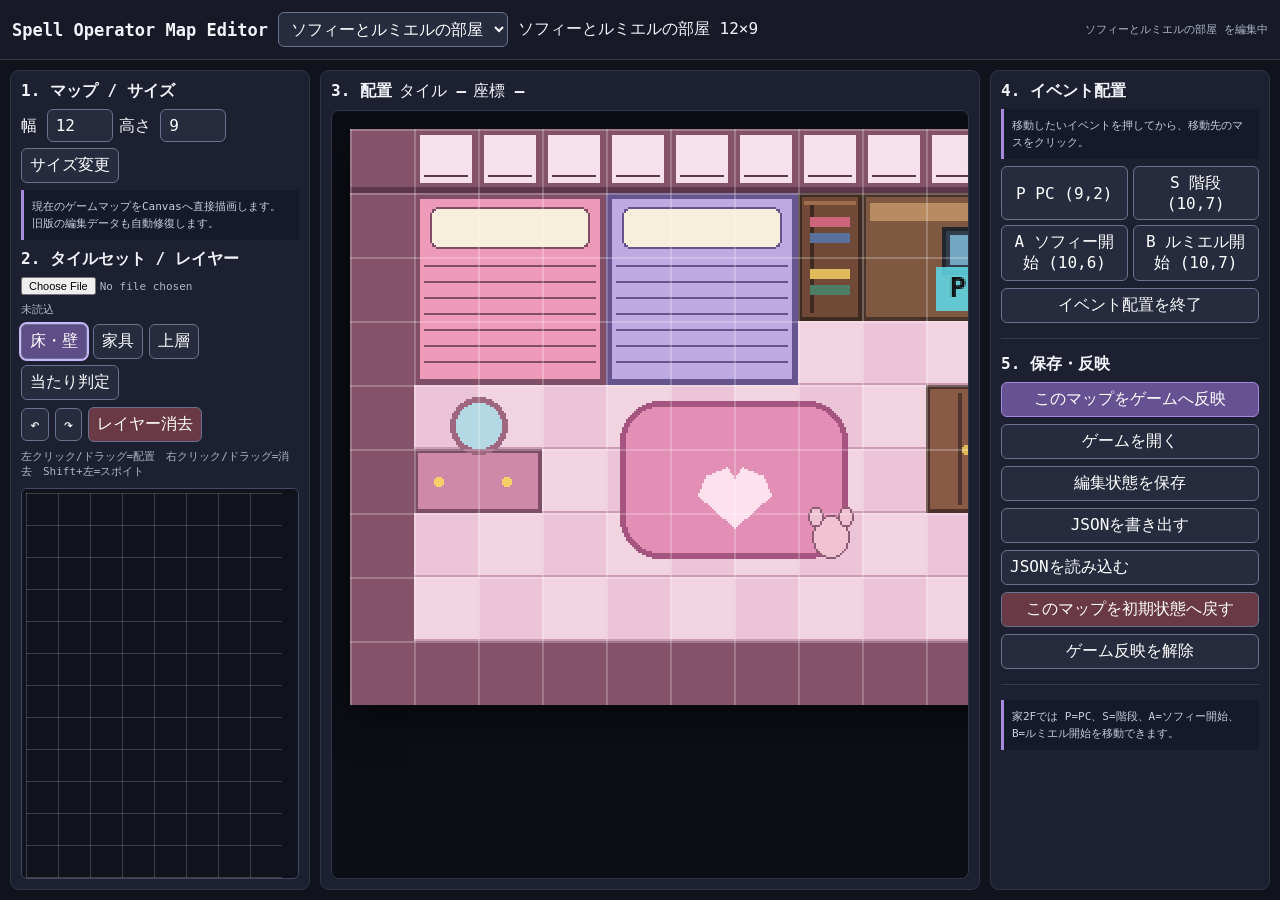
==== commit 23748611: "Use direct canvas tilemap editor UI" ====
--- a/tools/tilemap-editor.html
+++ b/tools/tilemap-editor.html
@@ -1,74 +1,3 @@
-<!doctype html>
-<html lang="ja">
-<head>
-<meta charset="utf-8">
-<meta name="viewport" content="width=device-width,initial-scale=1">
-<title>Spell Operator Map Editor</title>
-<link rel="stylesheet" href="../css/rpg-field-v1.css?v=3">
-<link rel="stylesheet" href="../css/map-interiors.css?v=2">
-<link rel="stylesheet" href="../css/pipoya-map.css?v=2">
-<style>
-:root{--bg:#11131c;--panel:#1c2030;--text:#f3f4fa;--muted:#aeb6cc}
-*{box-sizing:border-box}html,body{margin:0;height:100%;background:var(--bg);color:var(--text);font-family:ui-monospace,"Noto Sans JP",monospace;overflow:hidden}
-button,input,select{font:inherit}button{cursor:pointer}.app{height:100vh;display:grid;grid-template-rows:60px 1fr}
-header{display:flex;align-items:center;gap:10px;padding:8px 12px;border-bottom:1px solid #30364a;background:#171a26}header h1{margin:0;font-size:17px}.status{margin-left:auto;color:var(--muted);font-size:11px}
-.main{min-height:0;display:grid;grid-template-columns:320px minmax(0,1fr) 290px;gap:10px;padding:10px}.panel{min-height:0;background:var(--panel);border:1px solid #30364a;border-radius:9px;padding:10px;overflow:hidden}.left{display:grid;grid-template-rows:auto auto minmax(0,1fr);gap:9px}.right{overflow:auto}.row{display:flex;gap:6px;flex-wrap:wrap;align-items:center}.col{display:grid;gap:7px}.label{font-size:11px;color:var(--muted)}
-button,.button,select,input[type=number]{border:1px solid #69728e;background:#262b3d;color:#fff;border-radius:6px;padding:6px 8px}.primary{background:#665293;border-color:#a48adc}.danger{background:#693945}.active{outline:2px solid #c9b6fa;background:#5e4d87}input[type=file]{width:100%;font-size:11px;color:var(--muted)}
-.palette-wrap{min-height:0;overflow:auto;border:1px solid #414a63;background:#10131b;border-radius:6px;padding:4px}.palette-stage{position:relative;width:256px;min-height:1120px}.palette-stage canvas{display:block;image-rendering:pixelated}.palette-cursor{position:absolute;width:32px;height:32px;border:3px solid #fff;box-shadow:0 0 0 2px #6a4ca9;pointer-events:none;display:none}
-.center{min-width:0;display:grid;grid-template-rows:auto minmax(0,1fr);gap:8px}.toolbar{display:flex;gap:7px;align-items:center;flex-wrap:wrap}.map-scroll{min-height:0;overflow:auto;background:#0c0e15;border:1px solid #30364a;border-radius:8px;padding:18px}.map-frame{position:relative;width:max-content;height:max-content;margin:auto;box-shadow:0 12px 35px #0008;background:#181b28;overflow:hidden}
-.baseline-world{position:absolute!important;left:0!important;top:0!important;display:grid!important;transform:none!important;transition:none!important;z-index:0!important;margin:0!important;pointer-events:none}.baseline-world .field-tile{pointer-events:none}.baseline-house{position:absolute;left:0;top:0;width:100%;height:100%;object-fit:fill;image-rendering:pixelated;z-index:0}#mapCanvas{position:relative;z-index:2;display:block;image-rendering:pixelated;background:transparent;cursor:crosshair}
-.note{padding:8px;border-left:3px solid #a68bdd;background:#151929;font-size:11px;color:#c9cfe0;line-height:1.55}.sep{height:1px;background:#343a50;margin:8px 0}.events{display:grid;grid-template-columns:1fr 1fr;gap:5px}.event-btn.active{outline:2px solid #fff}.coords{font-weight:700}@media(max-width:1050px){.main{grid-template-columns:270px minmax(0,1fr) 240px}}
-</style>
-</head>
-<body>
-<div class="app">
-<header><h1>Spell Operator Map Editor</h1><select id="mapSelect"></select><span id="mapBadge"></span><span id="status" class="status">準備中</span></header>
-<div class="main">
-<section class="panel left">
-<div class="col"><strong>1. マップ / サイズ</strong><div class="row"><label>幅 <input id="mapWidth" type="number" min="4" max="160" style="width:66px"></label><label>高さ <input id="mapHeight" type="number" min="4" max="120" style="width:66px"></label><button id="resizeMap">サイズ変更</button></div><div class="note">背景にはゲーム本体の現行マップを表示します。編集タイルはその上に重ねます。</div></div>
-<div class="col"><strong>2. タイルセット / レイヤー</strong><input id="tilesetFile" type="file" accept="image/*"><span id="tilesetInfo" class="label">未読込</span><div class="row" id="layerButtons"><button data-layer="base" class="active">床・壁</button><button data-layer="object">家具</button><button data-layer="upper">上層</button><button data-layer="collision">当たり判定</button></div><div class="row"><button id="undo">↶</button><button id="redo">↷</button><button id="clearLayer" class="danger">レイヤー消去</button></div><div class="label">左クリック/ドラッグ=配置　右クリック/ドラッグ=消去　Shift+左=スポイト</div></div>
-<div class="palette-wrap"><div class="palette-stage" id="paletteStage"><canvas id="paletteCanvas" width="256" height="1120"></canvas><div id="paletteCursor" class="palette-cursor"></div></div></div>
-</section>
-<section class="panel center"><div class="toolbar"><strong>3. 配置</strong><span>タイル <span id="tileIndex" class="coords">—</span></span><span>座標 <span id="cellPos" class="coords">—</span></span><span id="modeText" class="label"></span></div><div class="map-scroll" id="mapScroll"><div class="map-frame" id="mapFrame"><div id="baselineWorld" class="field-world baseline-world"></div><canvas id="mapCanvas"></canvas></div></div></section>
-<aside class="panel right"><div class="col"><strong>4. イベント配置</strong><div id="eventHelp" class="note"></div><div id="eventButtons" class="events"></div><button id="cancelEvent">イベント配置を終了</button><div class="sep"></div><strong>5. 保存・反映</strong><button id="applyGame" class="primary">このマップをゲームへ反映</button><button id="openGame">ゲームを開く</button><button id="saveDraft">編集状態を保存</button><button id="exportJson">JSONを書き出す</button><label class="button">JSONを読み込む<input id="importJson" type="file" accept="application/json" hidden></label><button id="resetMap" class="danger">このマップを初期状態へ戻す</button><button id="removeOverride">ゲーム反映を解除</button><div class="sep"></div><div class="note">家2Fでは P=PC、S=階段、A=ソフィー開始、B=ルミエル開始を移動できます。</div></div></aside>
-</div></div>
-<script>
-(()=>{"use strict";
-const TILE=32,MAX_W=160,MAX_H=120,MIN=4;
-const MAPS={town:{name:"フルール村",w:20,h:14},school:{name:"学校",w:16,h:12},library:{name:"ピジブルの図書館",w:16,h:12},house1:{name:"ソフィーの家 1F",w:11,h:9,image:"../assets/maps/sophie_house_1f_tilemap.png?v=1"},house2:{name:"ソフィーとルミエルの部屋",w:12,h:9,image:"../assets/maps/sophie_house_2f_tilemap.png?v=1"},la_mer_city:{name:"ラメールシティ",w:144,h:104}};
-const EVENTS={pc:{label:"P PC",mark:"P",color:"rgba(95,215,229,.82)",fallback:{x:9,y:2}},stairs:{label:"S 階段",mark:"S",color:"rgba(233,196,93,.84)",fallback:{x:10,y:7}},playerStart:{label:"A ソフィー開始",mark:"A",color:"rgba(240,128,170,.84)",fallback:{x:10,y:6,facing:"up"}},followerStart:{label:"B ルミエル開始",mark:"B",color:"rgba(130,210,150,.84)",fallback:{x:10,y:7,facing:"up"}}};
-const SOURCE={site:"ドット絵世界",page:"https://yms.main.jp/dotartworld/page2/tile-rooms01.html",credit:"ドット絵世界 / http://yms.main.jp",asset:"女の子用の部屋"};
-const $=s=>document.querySelector(s),palette=$("#paletteCanvas"),pctx=palette.getContext("2d",{willReadFrequently:true}),map=$("#mapCanvas"),mctx=map.getContext("2d"),cursor=$("#paletteCursor"),world=$("#baselineWorld");
-let mapId="house2",W=12,H=9,state,events={},tilesetCanvas=null,selectedTile=-1,currentLayer="base",eventMode=null,painting=false,lastCell=-1,changed=false,history=[],hi=-1,baselineHouse2=null;
-const draftKey=id=>`spell-operator-tilemap-editor:${id}`,gameKey=id=>`spell-operator-tilemap:${id}`,tileKey="spell-operator-editor-tileset:dotartworld-room-girl",deep=o=>JSON.parse(JSON.stringify(o)),empty=fill=>Array(W*H).fill(fill),inRect=(x,y,x1,y1,x2,y2)=>x>=x1&&x<=x2&&y>=y1&&y<=y2;
-function setStatus(t){$("#status").textContent=t}function blankState(){return{layers:{base:empty(-1),object:empty(-1),upper:empty(-1)},collision:empty(0)}}function fit(a,f){const o=Array(W*H).fill(f);if(Array.isArray(a))for(let i=0;i<Math.min(a.length,o.length);i++)o[i]=a[i];return o}
-function normalize(d){state={layers:{base:fit(d?.layers?.base,-1),object:fit(d?.layers?.object,-1),upper:fit(d?.layers?.upper,-1)},collision:fit(d?.collision,0)};events=deep(d?.events||d?.fixedEvents||{});if(mapId==="house2")for(const[k,v]of Object.entries(EVENTS))events[k]??=deep(v.fallback)}
-function scale(){return W>80?.5:W>40?1:2}function setCanvas(){map.width=W*TILE;map.height=H*TILE;const s=scale(),pw=W*TILE*s,ph=H*TILE*s;map.style.width=pw+"px";map.style.height=ph+"px";$("#mapFrame").style.width=pw+"px";$("#mapFrame").style.height=ph+"px";world.style.width=pw+"px";world.style.height=ph+"px";world.style.setProperty("--tile-size",TILE*s+"px");$("#mapWidth").value=W;$("#mapHeight").value=H;$("#mapBadge").textContent=`${MAPS[mapId].name} ${W}×${H}`;renderBaseline()}
-function townPath(x,y){return(y===4&&x>=2&&x<=17)||(y===5&&x>=2&&x<=17)||(x===3&&y>=3&&y<=12)||(x===13&&y>=3&&y<=11)||(x===16&&y>=4&&y<=10)||(y===10&&x>=8&&x<=16)||(y===11&&x>=3&&x<=13)}
-function townTile(x,y){if(y===0||y===13||x===0||x===19)return"tree";if(inRect(x,y,6,1,9,3))return"water";if(inRect(x,y,1,1,5,3)){if(y===1)return"roof school-roof";if(x===3&&y===3)return"door school-door";return"building school-building"}if(inRect(x,y,1,6,4,8)){if(y===6)return"roof workshop-roof";if(x===2&&y===8)return"door workshop-door";return"building workshop-building"}if(inRect(x,y,11,1,15,3)){if(y===1)return"roof library-roof";if(x===13&&y===3)return"door library-door";return"building library-building"}if(inRect(x,y,15,7,18,9)){if(y===7)return"roof parts-roof";if(x===16&&y===9)return"door parts-door";return"building parts-building"}if(inRect(x,y,10,10,12,11)){if(y===10)return"roof shop-roof";if(x===11&&y===11)return"door shop-door";return"building shop-building"}if(townPath(x,y))return"path";if((x+y)%9===0)return"flower";return"grass"}
-function schoolTile(x,y){if(x===7&&y===11)return"interior-door";if(y===0||x===0||x===15||y===11)return"interior-wall school-wall";if(y===1&&x>=3&&x<=12)return"school-board";if((y===3||y===6)&&((x>=2&&x<=4)||(x>=6&&x<=8)||(x>=10&&x<=12)))return"school-desk";return"interior-floor school-floor"}
-function libraryTile(x,y){if(x===7&&y===11)return"interior-door";if(y===0||x===0||x===15||y===11)return"interior-wall library-wall";if((y===2||y===3||y===7||y===8)&&((x>=2&&x<=5)||(x>=10&&x<=13)))return"bookshelf";if(y===5&&x>=6&&x<=9)return"library-table";return"interior-floor library-floor"}
-const MT=()=>"tree la-mer-mountain",RD=()=>"path la-mer-road",PV=()=>"path la-mer-pavement",ST=()=>"path la-mer-stone",HB=()=>"path la-mer-harbor",PI=()=>"path la-mer-pier",SD=()=>"path la-mer-sand",GR=()=>"grass",WT=()=>"water",BL=(k="la-mer-shop")=>`building ${k}`,RF=(k="la-mer-shop")=>`roof ${k}`,DR=(k="la-mer-shop")=>`door ${k}`;
-function rokko(x,y){if(y>=5&&y<=8&&x>=9&&x<=26)return RD();if(y>=9&&y<=24&&x>=17&&x<=18)return RD();if(y===25&&x>=17&&x<=19)return RD();return MT()}function settlement(x,y){if(y===0&&x>=17&&x<=19)return ST();if((y===1||y===2)&&x>=17&&x<=19)return ST();if(y===25&&x>=17&&x<=24)return ST();if(y===1||y===2)return MT();if(inRect(x,y,3,3,8,7))return y===3?RF("la-mer-foreign"):BL("la-mer-foreign");if(inRect(x,y,12,3,15,7))return y===3?RF("la-mer-foreign"):BL("la-mer-foreign");if(inRect(x,y,23,3,28,7))return y===3?RF("la-mer-foreign"):BL("la-mer-foreign");if(inRect(x,y,4,10,10,16))return y===10?RF("la-mer-foreign"):BL("la-mer-foreign");if(inRect(x,y,24,10,30,16))return y===10?RF("la-mer-foreign"):BL("la-mer-foreign");if(inRect(x,y,6,19,12,22))return y===19?RF("la-mer-foreign"):BL("la-mer-foreign");if((y===8||y===9||y===17||y===18)&&x>=2&&x<=33)return ST();if(((y>=3&&y<=7)||(y>=10&&y<=22))&&x>=17&&x<=19)return ST();return GR()}function west(x,y){if(y>=11&&y<=14)return RD();if(y>=15&&x>=17&&x<=18)return RD();return GR()}function east(x,y){if(y<=7)return MT();if(y>=11&&y<=14)return RD();return GR()}
-function moto(x,y){for(const[x1,x2]of[[3,8],[10,15],[17,22],[24,29]])if(inRect(x,y,x1,4,x2,10)){const d=x1+2;if(y===4)return RF();if(y===10&&(x===d||x===d+1))return DR();return BL()}if(y>=11&&y<=15)return PV();if(inRect(x,y,4,18,12,23)||inRect(x,y,22,18,31,23))return y===18?RF():BL();return PV()}function sanno(x,y){if(y===0&&x>=17&&x<=24)return RD();if(y===25&&x>=23&&x<=24)return RD();if(y>=15&&y<=16)return RD();if(x>=23&&x<=24)return RD();if(inRect(x,y,2,3,9,9)||inRect(x,y,27,3,33,10))return y===3?RF():BL();if(inRect(x,y,2,18,10,23)||inRect(x,y,28,18,33,23))return y===18?RF():BL();if(inRect(x,y,12,8,21,16)){if(inRect(x,y,15,10,20,14)){if(y===10)return RF("la-mer-center");if(y===14&&(x===17||x===18))return DR("la-mer-center");return BL("la-mer-center")}return"path la-mer-plaza"}return GR()}function port(x,y){if(y<=3){if(x>=17&&x<=18)return RD();return PV()}if(y>=4&&y<=7){if(x>=17&&x<=18)return RD();return HB()}const p1=x>=5&&x<=7&&y>=13&&y<=19,p2=x>=17&&x<=19&&y>=13&&y<=22,p3=x>=29&&x<=31&&y>=13&&y<=19;if(p1||p2||p3)return PI();if(y>=15)return WT();if(inRect(x,y,3,8,8,14)||inRect(x,y,26,8,32,14))return y===8?RF():BL();if(inRect(x,y,14,8,21,14))return y===8?RF("la-mer-center"):BL("la-mer-center");return PV()}function coast(x,y){if(x>=17&&x<=18&&y<=11)return RD();if(y<=7)return MT();if(y===8&&x<=8)return MT();if(y>=9&&y<=11)return RD();if(inRect(x,y,15,12,19,14))return"path la-mer-plaza";if(y>=15&&y<=18)return SD();if(y>=19)return WT();return GR()}
-function laMerTile(x,y){const ZW=36,ZH=26,col=Math.floor(x/ZW),row=Math.floor(y/ZH),lx=x%ZW,ly=y%ZH;if(row===0&&col===2)return rokko(lx,ly);if(row===1&&col===2)return settlement(lx,ly);if(row===2&&col===0)return west(lx,ly);if(row===2&&col===1)return moto(lx,ly);if(row===2&&col===2)return sanno(lx,ly);if(row===2&&col===3)return east(lx,ly);if(row===3&&col===0)return coast(lx,ly);if(row===3&&(col===1||col===2))return port(lx,ly);if(row===3&&col===3)return WT();return MT()}
-function tileClass(id,x,y){if(id==="town")return townTile(x,y);if(id==="school")return schoolTile(x,y);if(id==="library")return libraryTile(x,y);if(id==="la_mer_city")return laMerTile(x,y);return"house-floor"}
-function renderBaseline(){world.innerHTML="";world.dataset.map=mapId;const s=scale(),px=TILE*s,c=MAPS[mapId];world.style.gridTemplateColumns=`repeat(${W},${px}px)`;world.style.gridTemplateRows=`repeat(${H},${px}px)`;if(c.image){const im=document.createElement("img");im.className="baseline-house";im.src=c.image;im.alt="";im.style.width=Math.min(W,c.w)*px+"px";im.style.height=Math.min(H,c.h)*px+"px";world.appendChild(im);return}if(mapId==="la_mer_city"){renderLaMerVisible();return}const f=document.createDocumentFragment(),mw=Math.min(W,c.w),mh=Math.min(H,c.h);for(let y=0;y<mh;y++)for(let x=0;x<mw;x++){const t=document.createElement("div");t.className=`field-tile ${tileClass(mapId,x,y)}`;t.style.gridColumn=x+1;t.style.gridRow=y+1;f.appendChild(t)}world.appendChild(f)}
-function renderLaMerVisible(){if(mapId!=="la_mer_city")return;world.querySelectorAll(".field-tile").forEach(e=>e.remove());const sc=$("#mapScroll"),s=scale(),px=TILE*s,x1=Math.max(0,Math.floor(sc.scrollLeft/px)-3),y1=Math.max(0,Math.floor(sc.scrollTop/px)-3),x2=Math.min(Math.min(W,144)-1,Math.ceil((sc.scrollLeft+sc.clientWidth)/px)+3),y2=Math.min(Math.min(H,104)-1,Math.ceil((sc.scrollTop+sc.clientHeight)/px)+3),f=document.createDocumentFragment();for(let y=y1;y<=y2;y++)for(let x=x1;x<=x2;x++){const t=document.createElement("div");t.className=`field-tile ${laMerTile(x,y)}`;t.style.position="absolute";t.style.left=x*px+"px";t.style.top=y*px+"px";t.style.width=px+"px";t.style.height=px+"px";f.appendChild(t)}world.appendChild(f)}
-function markBorder(a,w,h){for(let x=0;x<w;x++){a[x]=1;a[(h-1)*w+x]=1}for(let y=1;y<h-1;y++){a[y*w]=1;a[y*w+w-1]=1}}function currentCollision(id){const c=MAPS[id],w=c.w,h=c.h,a=Array(w*h).fill(0);markBorder(a,w,h);if(id==="town"){for(const[x1,y1,x2,y2]of[[1,1,5,3],[11,1,15,3],[15,7,18,9],[10,10,12,11],[1,6,4,8],[6,1,9,3]])for(let y=y1;y<=y2;y++)for(let x=x1;x<=x2;x++)a[y*w+x]=1}return a}
-function defaultsFor(id){const c=MAPS[id];W=c.w;H=c.h;const s=blankState();s.collision=currentCollision(id);const ev={};if(id==="house2")for(const[k,v]of Object.entries(EVENTS))ev[k]=deep(v.fallback);return{s,ev}}
-function snap(){return{W,H,state:deep(state),events:deep(events)}}function push(){history=history.slice(0,hi+1);history.push(snap());if(history.length>80)history.shift();hi=history.length-1;syncUndo()}function syncUndo(){$("#undo").disabled=hi<=0;$("#redo").disabled=hi>=history.length-1}function restore(i){if(i<0||i>=history.length)return;hi=i;const s=history[i];W=s.W;H=s.H;state=deep(s.state);events=deep(s.events);setCanvas();draw();renderEventButtons();syncUndo()}
-async function loadMap(id){if(state)saveDraft(false);mapId=id;eventMode=null;$("#mapSelect").value=id;let d=null;try{d=JSON.parse(localStorage.getItem(draftKey(id)))}catch{}if(d?.state){W=d.W;H=d.H;state=d.state;events=d.events||{}}else if(id==="house2"&&baselineHouse2){W=baselineHouse2.width;H=baselineHouse2.height;normalize(baselineHouse2)}else{const z=defaultsFor(id);state=z.s;events=z.ev}setCanvas();history=[];hi=-1;push();draw();renderEventButtons();setStatus(`${MAPS[id].name} を編集中`)}function saveDraft(show=true){localStorage.setItem(draftKey(mapId),JSON.stringify({W,H,state,events}));if(show)setStatus("編集状態を保存しました")}
-function resize(nw,nh){nw=Math.max(MIN,Math.min(MAX_W,Math.trunc(nw)));nh=Math.max(MIN,Math.min(MAX_H,Math.trunc(nh)));if(nw===W&&nh===H)return;const ow=W,oh=H,old=deep(state);W=nw;H=nh;const n=blankState();for(let y=0;y<Math.min(oh,H);y++)for(let x=0;x<Math.min(ow,W);x++){const oi=y*ow+x,ni=y*W+x;for(const l of["base","object","upper"])n.layers[l][ni]=old.layers[l][oi];n.collision[ni]=old.collision[oi]}state=n;for(const e of Object.values(events)){e.x=Math.min(W-1,e.x);e.y=Math.min(H-1,e.y)}setCanvas();draw();push()}
-function prepareTileset(img){const c=document.createElement("canvas");c.width=img.naturalWidth;c.height=img.naturalHeight;const x=c.getContext("2d",{willReadFrequently:true});x.drawImage(img,0,0);try{const d=x.getImageData(0,0,c.width,c.height),p=d.data;let alpha=false;for(let i=3;i<p.length;i+=4)if(p[i]<255){alpha=true;break}if(!alpha){const r=p[0],g=p[1],b=p[2];for(let i=0;i<p.length;i+=4)if(p[i]===r&&p[i+1]===g&&p[i+2]===b)p[i+3]=0;x.putImageData(d,0,0)}}catch{}tilesetCanvas=c;palette.width=c.width;palette.height=c.height;$("#paletteStage").style.width=c.width+"px";$("#paletteStage").style.minHeight=c.height+"px";drawPalette();$("#tilesetInfo").textContent=`${c.width}×${c.height}px`;draw()}function loadDataUrl(url,persist=true){const im=new Image();im.onload=()=>{prepareTileset(im);if(persist)localStorage.setItem(tileKey,url)};im.src=url}
-function drawPalette(){pctx.clearRect(0,0,palette.width,palette.height);if(tilesetCanvas)pctx.drawImage(tilesetCanvas,0,0);pctx.strokeStyle="rgba(255,255,255,.18)";for(let x=0;x<=palette.width;x+=TILE){pctx.beginPath();pctx.moveTo(x+.5,0);pctx.lineTo(x+.5,palette.height);pctx.stroke()}for(let y=0;y<=palette.height;y+=TILE){pctx.beginPath();pctx.moveTo(0,y+.5);pctx.lineTo(palette.width,y+.5);pctx.stroke()}}function drawTile(ctx,i,dx,dy){if(!tilesetCanvas||i<0)return;const c=Math.floor(tilesetCanvas.width/TILE),sx=i%c*TILE,sy=Math.floor(i/c)*TILE;ctx.drawImage(tilesetCanvas,sx,sy,TILE,TILE,dx,dy,TILE,TILE)}function compose(){const c=document.createElement("canvas");c.width=W*TILE;c.height=H*TILE;const x=c.getContext("2d");for(const l of["base","object","upper"])state.layers[l].forEach((t,i)=>drawTile(x,t,i%W*TILE,Math.floor(i/W)*TILE));return c}
-function marker(p,t,color){if(!p||p.x<0||p.y<0||p.x>=W||p.y>=H)return;const x=p.x*TILE,y=p.y*TILE;mctx.fillStyle=color;mctx.fillRect(x+5,y+5,TILE-10,TILE-10);mctx.fillStyle="#111";mctx.font="bold 14px monospace";mctx.textAlign="center";mctx.textBaseline="middle";mctx.fillText(t,x+TILE/2,y+TILE/2)}function draw(){mctx.clearRect(0,0,map.width,map.height);if(tilesetCanvas)mctx.drawImage(compose(),0,0);if(currentLayer==="collision")state.collision.forEach((v,i)=>{if(v){mctx.fillStyle="rgba(216,68,85,.32)";mctx.fillRect(i%W*TILE,Math.floor(i/W)*TILE,TILE,TILE)}});mctx.strokeStyle="rgba(255,255,255,.22)";for(let x=0;x<=W*TILE;x+=TILE){mctx.beginPath();mctx.moveTo(x+.5,0);mctx.lineTo(x+.5,H*TILE);mctx.stroke()}for(let y=0;y<=H*TILE;y+=TILE){mctx.beginPath();mctx.moveTo(0,y+.5);mctx.lineTo(W*TILE,y+.5);mctx.stroke()}if(mapId==="house2")for(const[k,v]of Object.entries(EVENTS))marker(events[k],v.mark,v.color)}
-function cell(e){const r=map.getBoundingClientRect(),x=Math.floor((e.clientX-r.left)*map.width/r.width/TILE),y=Math.floor((e.clientY-r.top)*map.height/r.height/TILE);return x>=0&&y>=0&&x<W&&y<H?{x,y,i:y*W+x}:null}function syncCursor(){if(selectedTile<0||!tilesetCanvas){cursor.style.display="none";$("#tileIndex").textContent="—";return}const c=Math.floor(tilesetCanvas.width/TILE);cursor.style.display="block";cursor.style.left=selectedTile%c*TILE+"px";cursor.style.top=Math.floor(selectedTile/c)*TILE+"px";$("#tileIndex").textContent=selectedTile}
-function paint(c,erase=false,eye=false){if(eventMode){events[eventMode]={...(events[eventMode]||{}),x:c.x,y:c.y};state.collision[c.i]=0;eventMode=null;renderEventButtons();draw();push();return}if(eye&&currentLayer!=="collision"){selectedTile=state.layers[currentLayer][c.i];syncCursor();return}if(currentLayer==="collision"){state.collision[c.i]=erase?0:(state.collision[c.i]?0:1);changed=true}else{if(!tilesetCanvas){setStatus("先にタイルセットPNGを読み込んでください");return}const a=state.layers[currentLayer],v=erase?-1:selectedTile;if(a[c.i]!==v){a[c.i]=v;changed=true}}draw()}
-function renderEventButtons(){const b=$("#eventButtons"),h=$("#eventHelp");b.innerHTML="";if(mapId!=="house2"){h.textContent="このマップは現在タイル・サイズ・当たり判定を編集できます。";$("#cancelEvent").disabled=true;return}h.textContent="移動したいイベントを押してから、移動先のマスをクリック。";$("#cancelEvent").disabled=false;for(const[k,v]of Object.entries(EVENTS)){const x=document.createElement("button"),p=events[k]||v.fallback;x.className="event-btn"+(eventMode===k?" active":"");x.textContent=`${v.label} (${p.x},${p.y})`;x.onclick=()=>{eventMode=k;$("#modeText").textContent=`${v.label} の移動先をクリック`;renderEventButtons()};b.appendChild(x)}}function pack(){return{version:4,mapId,name:MAPS[mapId].name,width:W,height:H,tileSize:TILE,source:SOURCE,renderedMap:tilesetCanvas?compose().toDataURL("image/png"):null,layers:state.layers,collision:state.collision,events:deep(events),fixedEvents:deep(events),updatedAt:new Date().toISOString()}}
-for(const[id,c]of Object.entries(MAPS)){const o=document.createElement("option");o.value=id;o.textContent=c.name;$("#mapSelect").appendChild(o)}$("#mapSelect").onchange=e=>loadMap(e.target.value);$("#resizeMap").onclick=()=>resize(+$("#mapWidth").value,+$("#mapHeight").value);$("#layerButtons").onclick=e=>{const b=e.target.closest("[data-layer]");if(!b)return;currentLayer=b.dataset.layer;eventMode=null;document.querySelectorAll("#layerButtons button").forEach(x=>x.classList.toggle("active",x===b));renderEventButtons();draw()};palette.onclick=e=>{if(!tilesetCanvas)return;const r=palette.getBoundingClientRect(),x=Math.floor((e.clientX-r.left)*palette.width/r.width/TILE),y=Math.floor((e.clientY-r.top)*palette.height/r.height/TILE);selectedTile=y*Math.floor(palette.width/TILE)+x;syncCursor()};map.oncontextmenu=e=>e.preventDefault();map.onpointerdown=e=>{const c=cell(e);if(!c)return;painting=true;lastCell=c.i;changed=false;paint(c,e.button===2,e.shiftKey);map.setPointerCapture?.(e.pointerId)};map.onpointermove=e=>{const c=cell(e);$("#cellPos").textContent=c?`${c.x},${c.y}`:"—";if(!painting||!c||c.i===lastCell||e.shiftKey||eventMode)return;lastCell=c.i;if(currentLayer!=="collision")paint(c,(e.buttons&2)!==0,false)};window.onpointerup=()=>{if(painting&&changed)push();painting=false;lastCell=-1;changed=false};
-$("#tilesetFile").onchange=e=>{const f=e.target.files?.[0];if(!f)return;const r=new FileReader();r.onload=()=>loadDataUrl(r.result,true);r.readAsDataURL(f)};$("#undo").onclick=()=>restore(hi-1);$("#redo").onclick=()=>restore(hi+1);$("#clearLayer").onclick=()=>{if(currentLayer==="collision")state.collision=empty(0);else state.layers[currentLayer]=empty(-1);draw();push()};$("#cancelEvent").onclick=()=>{eventMode=null;$("#modeText").textContent="";renderEventButtons()};$("#saveDraft").onclick=()=>saveDraft(true);$("#applyGame").onclick=()=>{const d=pack();localStorage.setItem(gameKey(mapId),JSON.stringify(d));saveDraft(false);setStatus(`${MAPS[mapId].name} をゲームへ反映しました`)};$("#openGame").onclick=()=>window.open("../?mapedit=1&v=102","_blank");$("#removeOverride").onclick=()=>{localStorage.removeItem(gameKey(mapId));setStatus("このマップのゲーム反映を解除しました")};$("#exportJson").onclick=()=>{const d=pack(),a=document.createElement("a");a.href=URL.createObjectURL(new Blob([JSON.stringify(d,null,2)],{type:"application/json"}));a.download=`${mapId}-layout.json`;a.click();setTimeout(()=>URL.revokeObjectURL(a.href),1000)};$("#importJson").onchange=e=>{const f=e.target.files?.[0];if(!f)return;const r=new FileReader();r.onload=()=>{try{const d=JSON.parse(r.result),id=MAPS[d.mapId]?d.mapId:mapId;mapId=id;$("#mapSelect").value=id;W=Number(d.width)||MAPS[id].w;H=Number(d.height)||MAPS[id].h;normalize(d);setCanvas();history=[];hi=-1;push();draw();renderEventButtons()}catch{alert("JSONを読み込めませんでした")}};r.readAsText(f)};$("#resetMap").onclick=()=>{localStorage.removeItem(draftKey(mapId));loadMap(mapId)};$("#mapScroll").addEventListener("scroll",()=>{if(mapId==="la_mer_city")requestAnimationFrame(renderLaMerVisible)});window.addEventListener("keydown",e=>{if((e.ctrlKey||e.metaKey)&&e.key.toLowerCase()==="z"){e.preventDefault();restore(e.shiftKey?hi+1:hi-1)}});
-(async()=>{try{const r=await fetch("../assets/maps/house2-layout.json?v=2",{cache:"no-store"});if(r.ok)baselineHouse2=await r.json()}catch{}const saved=localStorage.getItem(tileKey);if(saved)loadDataUrl(saved,false);else drawPalette();await loadMap("house2")})();
-})();
-</script>
-</body></html>+<!doctype html><html lang="ja"><head><meta charset="utf-8"><meta name="viewport" content="width=device-width,initial-scale=1"><title>Spell Operator Map Editor</title><style>
+:root{--bg:#11131c;--panel:#1c2030;--text:#f3f4fa;--muted:#aeb6cc}*{box-sizing:border-box}html,body{margin:0;height:100%;background:var(--bg);color:var(--text);font-family:ui-monospace,"Noto Sans JP",monospace;overflow:hidden}button,input,select{font:inherit}button{cursor:pointer}.app{height:100vh;display:grid;grid-template-rows:60px 1fr}header{display:flex;align-items:center;gap:10px;padding:8px 12px;border-bottom:1px solid #30364a;background:#171a26}header h1{margin:0;font-size:17px}.status{margin-left:auto;color:var(--muted);font-size:11px}.main{min-height:0;display:grid;grid-template-columns:300px minmax(0,1fr) 280px;gap:10px;padding:10px}.panel{min-height:0;background:var(--panel);border:1px solid #30364a;border-radius:9px;padding:10px;overflow:hidden}.left{display:grid;grid-template-rows:auto auto minmax(0,1fr);gap:9px}.right{overflow:auto}.row{display:flex;gap:6px;flex-wrap:wrap;align-items:center}.col{display:grid;gap:7px}.label{font-size:11px;color:var(--muted)}button,.button,select,input[type=number]{border:1px solid #69728e;background:#262b3d;color:#fff;border-radius:6px;padding:6px 8px}.primary{background:#665293;border-color:#a48adc}.danger{background:#693945}.active{outline:2px solid #c9b6fa;background:#5e4d87}input[type=file]{width:100%;font-size:11px;color:var(--muted)}.palette-wrap{min-height:0;overflow:auto;border:1px solid #414a63;background:#10131b;border-radius:6px;padding:4px}.palette-stage{position:relative;width:256px;min-height:1120px}.palette-stage canvas{display:block;image-rendering:pixelated}.palette-cursor{position:absolute;width:32px;height:32px;border:3px solid #fff;box-shadow:0 0 0 2px #6a4ca9;pointer-events:none;display:none}.center{min-width:0;display:grid;grid-template-rows:auto minmax(0,1fr);gap:8px}.toolbar{display:flex;gap:7px;align-items:center;flex-wrap:wrap}.map-scroll{min-height:0;overflow:auto;background:#0c0e15;border:1px solid #30364a;border-radius:8px;padding:18px}.map-frame{width:max-content;height:max-content;margin:auto;box-shadow:0 12px 35px #0008;background:#181b28}#mapCanvas{display:block;image-rendering:pixelated;cursor:crosshair}.note{padding:8px;border-left:3px solid #a68bdd;background:#151929;font-size:11px;color:#c9cfe0;line-height:1.55}.sep{height:1px;background:#343a50;margin:8px 0}.events{display:grid;grid-template-columns:1fr 1fr;gap:5px}.event-btn.active{outline:2px solid #fff}.coords{font-weight:700}@media(max-width:1050px){.main{grid-template-columns:270px minmax(0,1fr) 240px}}
+</style></head><body><div class="app"><header><h1>Spell Operator Map Editor</h1><select id="mapSelect"></select><span id="mapBadge"></span><span id="status" class="status">準備中</span></header><div class="main"><section class="panel left"><div class="col"><strong>1. マップ / サイズ</strong><div class="row"><label>幅 <input id="mapWidth" type="number" min="4" max="160" style="width:66px"></label><label>高さ <input id="mapHeight" type="number" min="4" max="120" style="width:66px"></label><button id="resizeMap">サイズ変更</button></div><div class="note">現在のゲームマップをCanvasへ直接描画します。旧版の編集データも自動修復します。</div></div><div class="col"><strong>2. タイルセット / レイヤー</strong><input id="tilesetFile" type="file" accept="image/*"><span id="tilesetInfo" class="label">未読込</span><div class="row" id="layerButtons"><button data-layer="base" class="active">床・壁</button><button data-layer="object">家具</button><button data-layer="upper">上層</button><button data-layer="collision">当たり判定</button></div><div class="row"><button id="undo">↶</button><button id="redo">↷</button><button id="clearLayer" class="danger">レイヤー消去</button></div><div class="label">左クリック/ドラッグ=配置　右クリック/ドラッグ=消去　Shift+左=スポイト</div></div><div class="palette-wrap"><div class="palette-stage" id="paletteStage"><canvas id="paletteCanvas" width="256" height="1120"></canvas><div id="paletteCursor" class="palette-cursor"></div></div></div></section><section class="panel center"><div class="toolbar"><strong>3. 配置</strong><span>タイル <span id="tileIndex" class="coords">—</span></span><span>座標 <span id="cellPos" class="coords">—</span></span><span id="modeText" class="label"></span></div><div class="map-scroll"><div class="map-frame" id="mapFrame"><canvas id="mapCanvas"></canvas></div></div></section><aside class="panel right"><div class="col"><strong>4. イベント配置</strong><div id="eventHelp" class="note"></div><div id="eventButtons" class="events"></div><button id="cancelEvent">イベント配置を終了</button><div class="sep"></div><strong>5. 保存・反映</strong><button id="applyGame" class="primary">このマップをゲームへ反映</button><button id="openGame">ゲームを開く</button><button id="saveDraft">編集状態を保存</button><button id="exportJson">JSONを書き出す</button><label class="button">JSONを読み込む<input id="importJson" type="file" accept="application/json" hidden></label><button id="resetMap" class="danger">このマップを初期状態へ戻す</button><button id="removeOverride">ゲーム反映を解除</button><div class="sep"></div><div class="note">家2Fでは P=PC、S=階段、A=ソフィー開始、B=ルミエル開始を移動できます。</div></div></aside></div></div><script src="tilemap-editor.js?v=7"></script></body></html>
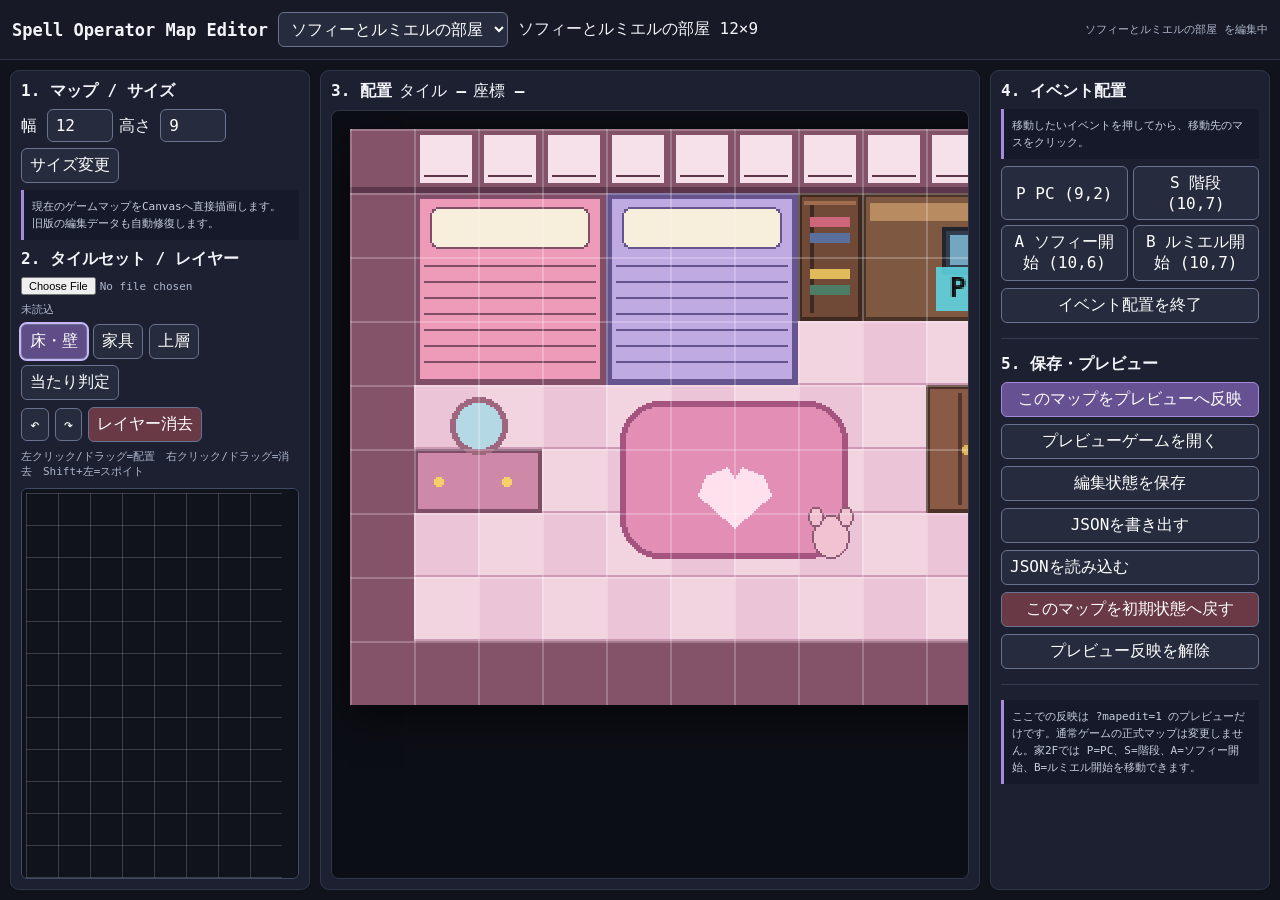
==== commit 2e10c875: "Clarify map editor preview isolation" ====
--- a/tools/tilemap-editor.html
+++ b/tools/tilemap-editor.html
@@ -1,3 +1,3 @@
 <!doctype html><html lang="ja"><head><meta charset="utf-8"><meta name="viewport" content="width=device-width,initial-scale=1"><title>Spell Operator Map Editor</title><style>
 :root{--bg:#11131c;--panel:#1c2030;--text:#f3f4fa;--muted:#aeb6cc}*{box-sizing:border-box}html,body{margin:0;height:100%;background:var(--bg);color:var(--text);font-family:ui-monospace,"Noto Sans JP",monospace;overflow:hidden}button,input,select{font:inherit}button{cursor:pointer}.app{height:100vh;display:grid;grid-template-rows:60px 1fr}header{display:flex;align-items:center;gap:10px;padding:8px 12px;border-bottom:1px solid #30364a;background:#171a26}header h1{margin:0;font-size:17px}.status{margin-left:auto;color:var(--muted);font-size:11px}.main{min-height:0;display:grid;grid-template-columns:300px minmax(0,1fr) 280px;gap:10px;padding:10px}.panel{min-height:0;background:var(--panel);border:1px solid #30364a;border-radius:9px;padding:10px;overflow:hidden}.left{display:grid;grid-template-rows:auto auto minmax(0,1fr);gap:9px}.right{overflow:auto}.row{display:flex;gap:6px;flex-wrap:wrap;align-items:center}.col{display:grid;gap:7px}.label{font-size:11px;color:var(--muted)}button,.button,select,input[type=number]{border:1px solid #69728e;background:#262b3d;color:#fff;border-radius:6px;padding:6px 8px}.primary{background:#665293;border-color:#a48adc}.danger{background:#693945}.active{outline:2px solid #c9b6fa;background:#5e4d87}input[type=file]{width:100%;font-size:11px;color:var(--muted)}.palette-wrap{min-height:0;overflow:auto;border:1px solid #414a63;background:#10131b;border-radius:6px;padding:4px}.palette-stage{position:relative;width:256px;min-height:1120px}.palette-stage canvas{display:block;image-rendering:pixelated}.palette-cursor{position:absolute;width:32px;height:32px;border:3px solid #fff;box-shadow:0 0 0 2px #6a4ca9;pointer-events:none;display:none}.center{min-width:0;display:grid;grid-template-rows:auto minmax(0,1fr);gap:8px}.toolbar{display:flex;gap:7px;align-items:center;flex-wrap:wrap}.map-scroll{min-height:0;overflow:auto;background:#0c0e15;border:1px solid #30364a;border-radius:8px;padding:18px}.map-frame{width:max-content;height:max-content;margin:auto;box-shadow:0 12px 35px #0008;background:#181b28}#mapCanvas{display:block;image-rendering:pixelated;cursor:crosshair}.note{padding:8px;border-left:3px solid #a68bdd;background:#151929;font-size:11px;color:#c9cfe0;line-height:1.55}.sep{height:1px;background:#343a50;margin:8px 0}.events{display:grid;grid-template-columns:1fr 1fr;gap:5px}.event-btn.active{outline:2px solid #fff}.coords{font-weight:700}@media(max-width:1050px){.main{grid-template-columns:270px minmax(0,1fr) 240px}}
-</style></head><body><div class="app"><header><h1>Spell Operator Map Editor</h1><select id="mapSelect"></select><span id="mapBadge"></span><span id="status" class="status">準備中</span></header><div class="main"><section class="panel left"><div class="col"><strong>1. マップ / サイズ</strong><div class="row"><label>幅 <input id="mapWidth" type="number" min="4" max="160" style="width:66px"></label><label>高さ <input id="mapHeight" type="number" min="4" max="120" style="width:66px"></label><button id="resizeMap">サイズ変更</button></div><div class="note">現在のゲームマップをCanvasへ直接描画します。旧版の編集データも自動修復します。</div></div><div class="col"><strong>2. タイルセット / レイヤー</strong><input id="tilesetFile" type="file" accept="image/*"><span id="tilesetInfo" class="label">未読込</span><div class="row" id="layerButtons"><button data-layer="base" class="active">床・壁</button><button data-layer="object">家具</button><button data-layer="upper">上層</button><button data-layer="collision">当たり判定</button></div><div class="row"><button id="undo">↶</button><button id="redo">↷</button><button id="clearLayer" class="danger">レイヤー消去</button></div><div class="label">左クリック/ドラッグ=配置　右クリック/ドラッグ=消去　Shift+左=スポイト</div></div><div class="palette-wrap"><div class="palette-stage" id="paletteStage"><canvas id="paletteCanvas" width="256" height="1120"></canvas><div id="paletteCursor" class="palette-cursor"></div></div></div></section><section class="panel center"><div class="toolbar"><strong>3. 配置</strong><span>タイル <span id="tileIndex" class="coords">—</span></span><span>座標 <span id="cellPos" class="coords">—</span></span><span id="modeText" class="label"></span></div><div class="map-scroll"><div class="map-frame" id="mapFrame"><canvas id="mapCanvas"></canvas></div></div></section><aside class="panel right"><div class="col"><strong>4. イベント配置</strong><div id="eventHelp" class="note"></div><div id="eventButtons" class="events"></div><button id="cancelEvent">イベント配置を終了</button><div class="sep"></div><strong>5. 保存・反映</strong><button id="applyGame" class="primary">このマップをゲームへ反映</button><button id="openGame">ゲームを開く</button><button id="saveDraft">編集状態を保存</button><button id="exportJson">JSONを書き出す</button><label class="button">JSONを読み込む<input id="importJson" type="file" accept="application/json" hidden></label><button id="resetMap" class="danger">このマップを初期状態へ戻す</button><button id="removeOverride">ゲーム反映を解除</button><div class="sep"></div><div class="note">家2Fでは P=PC、S=階段、A=ソフィー開始、B=ルミエル開始を移動できます。</div></div></aside></div></div><script src="tilemap-editor.js?v=7"></script></body></html>+</style></head><body><div class="app"><header><h1>Spell Operator Map Editor</h1><select id="mapSelect"></select><span id="mapBadge"></span><span id="status" class="status">準備中</span></header><div class="main"><section class="panel left"><div class="col"><strong>1. マップ / サイズ</strong><div class="row"><label>幅 <input id="mapWidth" type="number" min="4" max="160" style="width:66px"></label><label>高さ <input id="mapHeight" type="number" min="4" max="120" style="width:66px"></label><button id="resizeMap">サイズ変更</button></div><div class="note">現在のゲームマップをCanvasへ直接描画します。旧版の編集データも自動修復します。</div></div><div class="col"><strong>2. タイルセット / レイヤー</strong><input id="tilesetFile" type="file" accept="image/*"><span id="tilesetInfo" class="label">未読込</span><div class="row" id="layerButtons"><button data-layer="base" class="active">床・壁</button><button data-layer="object">家具</button><button data-layer="upper">上層</button><button data-layer="collision">当たり判定</button></div><div class="row"><button id="undo">↶</button><button id="redo">↷</button><button id="clearLayer" class="danger">レイヤー消去</button></div><div class="label">左クリック/ドラッグ=配置　右クリック/ドラッグ=消去　Shift+左=スポイト</div></div><div class="palette-wrap"><div class="palette-stage" id="paletteStage"><canvas id="paletteCanvas" width="256" height="1120"></canvas><div id="paletteCursor" class="palette-cursor"></div></div></div></section><section class="panel center"><div class="toolbar"><strong>3. 配置</strong><span>タイル <span id="tileIndex" class="coords">—</span></span><span>座標 <span id="cellPos" class="coords">—</span></span><span id="modeText" class="label"></span></div><div class="map-scroll"><div class="map-frame" id="mapFrame"><canvas id="mapCanvas"></canvas></div></div></section><aside class="panel right"><div class="col"><strong>4. イベント配置</strong><div id="eventHelp" class="note"></div><div id="eventButtons" class="events"></div><button id="cancelEvent">イベント配置を終了</button><div class="sep"></div><strong>5. 保存・プレビュー</strong><button id="applyGame" class="primary">このマップをプレビューへ反映</button><button id="openGame">プレビューゲームを開く</button><button id="saveDraft">編集状態を保存</button><button id="exportJson">JSONを書き出す</button><label class="button">JSONを読み込む<input id="importJson" type="file" accept="application/json" hidden></label><button id="resetMap" class="danger">このマップを初期状態へ戻す</button><button id="removeOverride">プレビュー反映を解除</button><div class="sep"></div><div class="note">ここでの反映は <code>?mapedit=1</code> のプレビューだけです。通常ゲームの正式マップは変更しません。家2Fでは P=PC、S=階段、A=ソフィー開始、B=ルミエル開始を移動できます。</div></div></aside></div></div><script src="tilemap-editor.js?v=7"></script></body></html>
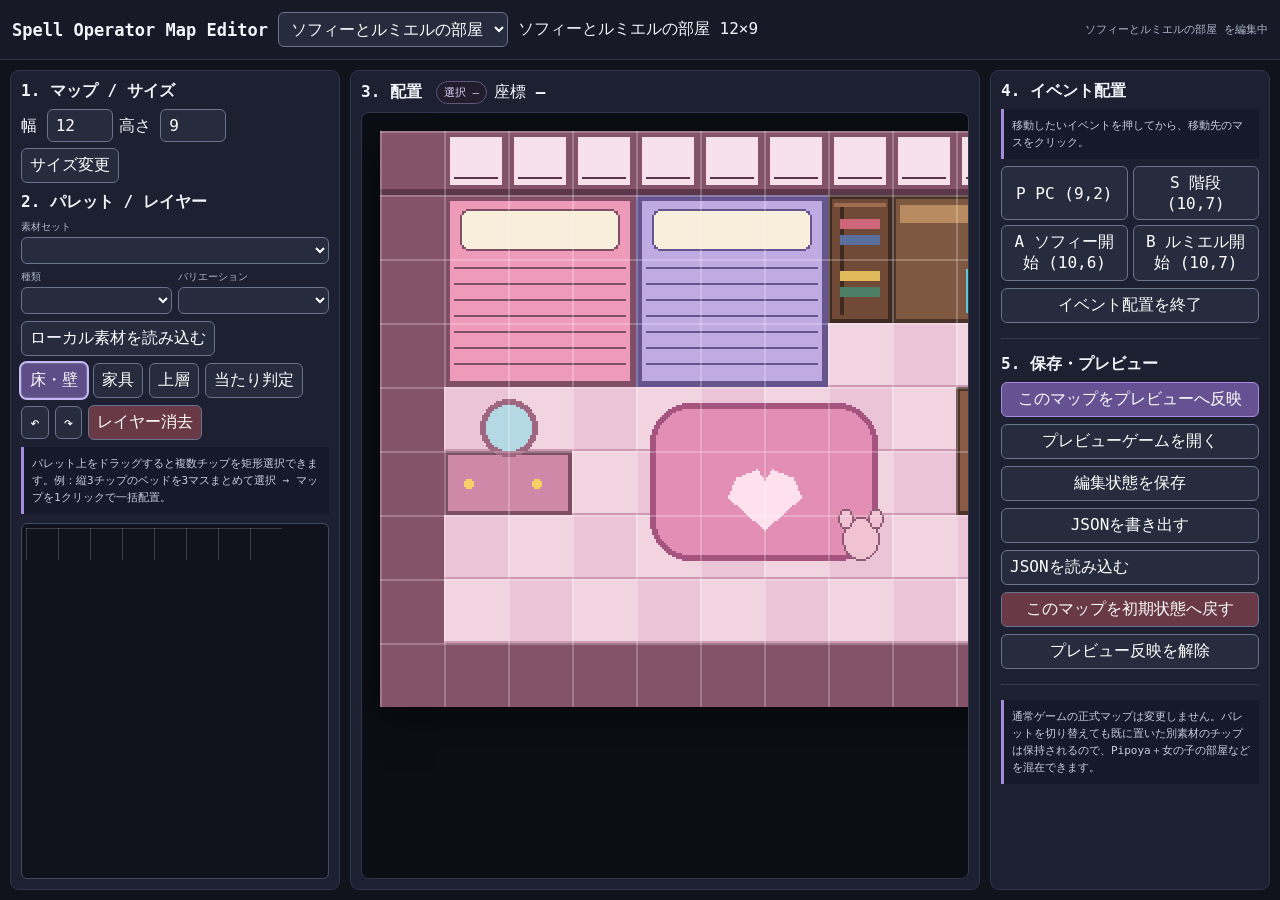
==== commit 13aeebe9: "Add palette and multi-tile stamp UI" ====
--- a/tools/tilemap-editor.html
+++ b/tools/tilemap-editor.html
@@ -1,3 +1,47 @@
-<!doctype html><html lang="ja"><head><meta charset="utf-8"><meta name="viewport" content="width=device-width,initial-scale=1"><title>Spell Operator Map Editor</title><style>
-:root{--bg:#11131c;--panel:#1c2030;--text:#f3f4fa;--muted:#aeb6cc}*{box-sizing:border-box}html,body{margin:0;height:100%;background:var(--bg);color:var(--text);font-family:ui-monospace,"Noto Sans JP",monospace;overflow:hidden}button,input,select{font:inherit}button{cursor:pointer}.app{height:100vh;display:grid;grid-template-rows:60px 1fr}header{display:flex;align-items:center;gap:10px;padding:8px 12px;border-bottom:1px solid #30364a;background:#171a26}header h1{margin:0;font-size:17px}.status{margin-left:auto;color:var(--muted);font-size:11px}.main{min-height:0;display:grid;grid-template-columns:300px minmax(0,1fr) 280px;gap:10px;padding:10px}.panel{min-height:0;background:var(--panel);border:1px solid #30364a;border-radius:9px;padding:10px;overflow:hidden}.left{display:grid;grid-template-rows:auto auto minmax(0,1fr);gap:9px}.right{overflow:auto}.row{display:flex;gap:6px;flex-wrap:wrap;align-items:center}.col{display:grid;gap:7px}.label{font-size:11px;color:var(--muted)}button,.button,select,input[type=number]{border:1px solid #69728e;background:#262b3d;color:#fff;border-radius:6px;padding:6px 8px}.primary{background:#665293;border-color:#a48adc}.danger{background:#693945}.active{outline:2px solid #c9b6fa;background:#5e4d87}input[type=file]{width:100%;font-size:11px;color:var(--muted)}.palette-wrap{min-height:0;overflow:auto;border:1px solid #414a63;background:#10131b;border-radius:6px;padding:4px}.palette-stage{position:relative;width:256px;min-height:1120px}.palette-stage canvas{display:block;image-rendering:pixelated}.palette-cursor{position:absolute;width:32px;height:32px;border:3px solid #fff;box-shadow:0 0 0 2px #6a4ca9;pointer-events:none;display:none}.center{min-width:0;display:grid;grid-template-rows:auto minmax(0,1fr);gap:8px}.toolbar{display:flex;gap:7px;align-items:center;flex-wrap:wrap}.map-scroll{min-height:0;overflow:auto;background:#0c0e15;border:1px solid #30364a;border-radius:8px;padding:18px}.map-frame{width:max-content;height:max-content;margin:auto;box-shadow:0 12px 35px #0008;background:#181b28}#mapCanvas{display:block;image-rendering:pixelated;cursor:crosshair}.note{padding:8px;border-left:3px solid #a68bdd;background:#151929;font-size:11px;color:#c9cfe0;line-height:1.55}.sep{height:1px;background:#343a50;margin:8px 0}.events{display:grid;grid-template-columns:1fr 1fr;gap:5px}.event-btn.active{outline:2px solid #fff}.coords{font-weight:700}@media(max-width:1050px){.main{grid-template-columns:270px minmax(0,1fr) 240px}}
-</style></head><body><div class="app"><header><h1>Spell Operator Map Editor</h1><select id="mapSelect"></select><span id="mapBadge"></span><span id="status" class="status">準備中</span></header><div class="main"><section class="panel left"><div class="col"><strong>1. マップ / サイズ</strong><div class="row"><label>幅 <input id="mapWidth" type="number" min="4" max="160" style="width:66px"></label><label>高さ <input id="mapHeight" type="number" min="4" max="120" style="width:66px"></label><button id="resizeMap">サイズ変更</button></div><div class="note">現在のゲームマップをCanvasへ直接描画します。旧版の編集データも自動修復します。</div></div><div class="col"><strong>2. タイルセット / レイヤー</strong><input id="tilesetFile" type="file" accept="image/*"><span id="tilesetInfo" class="label">未読込</span><div class="row" id="layerButtons"><button data-layer="base" class="active">床・壁</button><button data-layer="object">家具</button><button data-layer="upper">上層</button><button data-layer="collision">当たり判定</button></div><div class="row"><button id="undo">↶</button><button id="redo">↷</button><button id="clearLayer" class="danger">レイヤー消去</button></div><div class="label">左クリック/ドラッグ=配置　右クリック/ドラッグ=消去　Shift+左=スポイト</div></div><div class="palette-wrap"><div class="palette-stage" id="paletteStage"><canvas id="paletteCanvas" width="256" height="1120"></canvas><div id="paletteCursor" class="palette-cursor"></div></div></div></section><section class="panel center"><div class="toolbar"><strong>3. 配置</strong><span>タイル <span id="tileIndex" class="coords">—</span></span><span>座標 <span id="cellPos" class="coords">—</span></span><span id="modeText" class="label"></span></div><div class="map-scroll"><div class="map-frame" id="mapFrame"><canvas id="mapCanvas"></canvas></div></div></section><aside class="panel right"><div class="col"><strong>4. イベント配置</strong><div id="eventHelp" class="note"></div><div id="eventButtons" class="events"></div><button id="cancelEvent">イベント配置を終了</button><div class="sep"></div><strong>5. 保存・プレビュー</strong><button id="applyGame" class="primary">このマップをプレビューへ反映</button><button id="openGame">プレビューゲームを開く</button><button id="saveDraft">編集状態を保存</button><button id="exportJson">JSONを書き出す</button><label class="button">JSONを読み込む<input id="importJson" type="file" accept="application/json" hidden></label><button id="resetMap" class="danger">このマップを初期状態へ戻す</button><button id="removeOverride">プレビュー反映を解除</button><div class="sep"></div><div class="note">ここでの反映は <code>?mapedit=1</code> のプレビューだけです。通常ゲームの正式マップは変更しません。家2Fでは P=PC、S=階段、A=ソフィー開始、B=ルミエル開始を移動できます。</div></div></aside></div></div><script src="tilemap-editor.js?v=7"></script></body></html>+<!doctype html>
+<html lang="ja">
+<head>
+<meta charset="utf-8">
+<meta name="viewport" content="width=device-width,initial-scale=1">
+<title>Spell Operator Map Editor</title>
+<style>
+:root{--bg:#11131c;--panel:#1c2030;--text:#f3f4fa;--muted:#aeb6cc;--accent:#a68bdd}
+*{box-sizing:border-box}html,body{margin:0;height:100%;background:var(--bg);color:var(--text);font-family:ui-monospace,"Noto Sans JP",monospace;overflow:hidden}button,input,select{font:inherit}button{cursor:pointer}.app{height:100vh;display:grid;grid-template-rows:60px 1fr}header{display:flex;align-items:center;gap:10px;padding:8px 12px;border-bottom:1px solid #30364a;background:#171a26}header h1{margin:0;font-size:17px}.status{margin-left:auto;color:var(--muted);font-size:11px}.main{min-height:0;display:grid;grid-template-columns:330px minmax(0,1fr) 280px;gap:10px;padding:10px}.panel{min-height:0;background:var(--panel);border:1px solid #30364a;border-radius:9px;padding:10px;overflow:hidden}.left{display:grid;grid-template-rows:auto auto minmax(0,1fr);gap:9px}.right{overflow:auto}.row{display:flex;gap:6px;flex-wrap:wrap;align-items:center}.col{display:grid;gap:7px}.label{font-size:11px;color:var(--muted)}button,.button,select,input[type=number]{border:1px solid #69728e;background:#262b3d;color:#fff;border-radius:6px;padding:6px 8px}.primary{background:#665293;border-color:#a48adc}.danger{background:#693945}.active{outline:2px solid #c9b6fa;background:#5e4d87}input[type=file]{width:100%;font-size:11px;color:var(--muted)}.palette-controls{display:grid;grid-template-columns:1fr 1fr;gap:6px}.palette-controls label{display:grid;gap:3px;font-size:10px;color:var(--muted)}.palette-controls label:first-child{grid-column:1/-1}.palette-wrap{min-height:0;overflow:auto;border:1px solid #414a63;background:#10131b;border-radius:6px;padding:4px}.palette-stage{position:relative;width:256px;min-height:32px}.palette-stage canvas{display:block;image-rendering:pixelated}.palette-cursor{position:absolute;width:32px;height:32px;border:3px solid #fff;box-shadow:0 0 0 2px #6a4ca9,0 0 12px #000;pointer-events:none;display:none}.center{min-width:0;display:grid;grid-template-rows:auto minmax(0,1fr);gap:8px}.toolbar{display:flex;gap:7px;align-items:center;flex-wrap:wrap}.map-scroll{min-height:0;overflow:auto;background:#0c0e15;border:1px solid #30364a;border-radius:8px;padding:18px}.map-frame{width:max-content;height:max-content;margin:auto;box-shadow:0 12px 35px #0008;background:#181b28}#mapCanvas{display:block;image-rendering:pixelated;cursor:crosshair}.note{padding:8px;border-left:3px solid var(--accent);background:#151929;font-size:11px;color:#c9cfe0;line-height:1.55}.sep{height:1px;background:#343a50;margin:8px 0}.events{display:grid;grid-template-columns:1fr 1fr;gap:5px}.event-btn.active{outline:2px solid #fff}.coords{font-weight:700}.stamp-badge{padding:3px 7px;border:1px solid #61567a;border-radius:999px;background:#211d2d;font-size:11px;color:#ded4fa}@media(max-width:1100px){.main{grid-template-columns:300px minmax(0,1fr) 240px}}
+</style>
+</head>
+<body>
+<div class="app">
+<header><h1>Spell Operator Map Editor</h1><select id="mapSelect"></select><span id="mapBadge"></span><span id="status" class="status">準備中</span></header>
+<div class="main">
+<section class="panel left">
+  <div class="col">
+    <strong>1. マップ / サイズ</strong>
+    <div class="row"><label>幅 <input id="mapWidth" type="number" min="4" max="160" style="width:66px"></label><label>高さ <input id="mapHeight" type="number" min="4" max="120" style="width:66px"></label><button id="resizeMap">サイズ変更</button></div>
+  </div>
+  <div class="col">
+    <strong>2. パレット / レイヤー</strong>
+    <div class="palette-controls">
+      <label>素材セット<select id="paletteSet"></select></label>
+      <label>種類<select id="paletteType"></select></label>
+      <label>バリエーション<select id="paletteVariant"></select></label>
+    </div>
+    <div class="row"><label class="button">ローカル素材を読み込む<input id="tilesetFile" type="file" accept="image/*" hidden></label><span id="tilesetInfo" class="label"></span></div>
+    <div class="row" id="layerButtons"><button data-layer="base" class="active">床・壁</button><button data-layer="object">家具</button><button data-layer="upper">上層</button><button data-layer="collision">当たり判定</button></div>
+    <div class="row"><button id="undo">↶</button><button id="redo">↷</button><button id="clearLayer" class="danger">レイヤー消去</button></div>
+    <div class="note">パレット上をドラッグすると複数チップを矩形選択できます。例：縦3チップのベッドを3マスまとめて選択 → マップを1クリックで一括配置。</div>
+  </div>
+  <div class="palette-wrap"><div class="palette-stage" id="paletteStage"><canvas id="paletteCanvas" width="256" height="32"></canvas><div id="paletteCursor" class="palette-cursor"></div></div></div>
+</section>
+<section class="panel center">
+  <div class="toolbar"><strong>3. 配置</strong><span id="paletteName" class="label"></span><span class="stamp-badge">選択 <span id="stampSize">—</span></span><span>座標 <span id="cellPos" class="coords">—</span></span><span id="modeText" class="label"></span></div>
+  <div class="map-scroll"><div class="map-frame" id="mapFrame"><canvas id="mapCanvas"></canvas></div></div>
+</section>
+<aside class="panel right"><div class="col">
+  <strong>4. イベント配置</strong><div id="eventHelp" class="note"></div><div id="eventButtons" class="events"></div><button id="cancelEvent">イベント配置を終了</button>
+  <div class="sep"></div><strong>5. 保存・プレビュー</strong><button id="applyGame" class="primary">このマップをプレビューへ反映</button><button id="openGame">プレビューゲームを開く</button><button id="saveDraft">編集状態を保存</button><button id="exportJson">JSONを書き出す</button><label class="button">JSONを読み込む<input id="importJson" type="file" accept="application/json" hidden></label><button id="resetMap" class="danger">このマップを初期状態へ戻す</button><button id="removeOverride">プレビュー反映を解除</button>
+  <div class="sep"></div><div class="note">通常ゲームの正式マップは変更しません。パレットを切り替えても既に置いた別素材のチップは保持されるので、Pipoya＋女の子の部屋などを混在できます。</div>
+</div></aside>
+</div></div>
+<script src="tilemap-editor.js?v=8"></script>
+</body>
+</html>
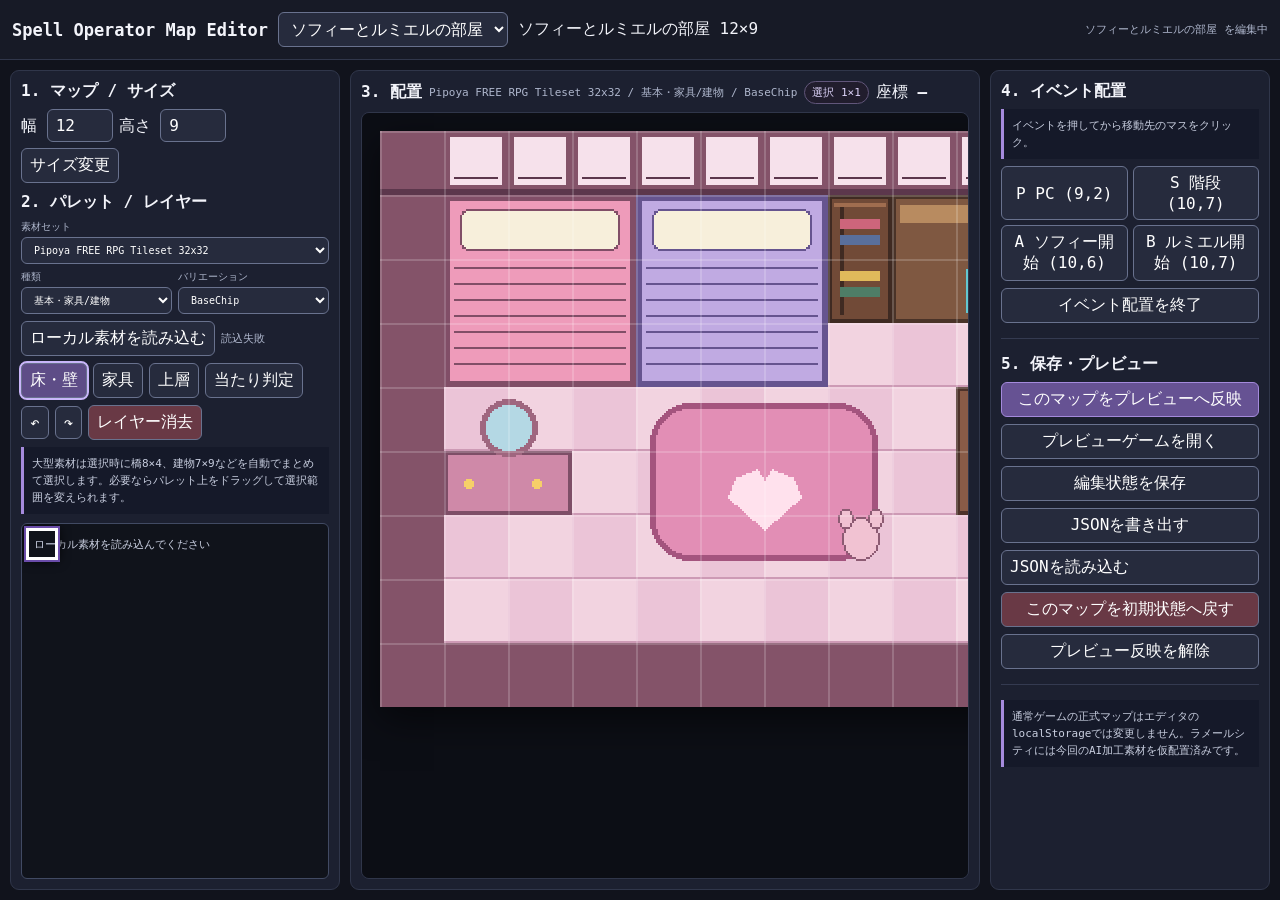
==== commit 66060826: "Update map editor UI for La Mer asset pack v9" ====
--- a/tools/tilemap-editor.html
+++ b/tools/tilemap-editor.html
@@ -28,7 +28,7 @@
     <div class="row"><label class="button">ローカル素材を読み込む<input id="tilesetFile" type="file" accept="image/*" hidden></label><span id="tilesetInfo" class="label"></span></div>
     <div class="row" id="layerButtons"><button data-layer="base" class="active">床・壁</button><button data-layer="object">家具</button><button data-layer="upper">上層</button><button data-layer="collision">当たり判定</button></div>
     <div class="row"><button id="undo">↶</button><button id="redo">↷</button><button id="clearLayer" class="danger">レイヤー消去</button></div>
-    <div class="note">パレット上をドラッグすると複数チップを矩形選択できます。例：縦3チップのベッドを3マスまとめて選択 → マップを1クリックで一括配置。</div>
+    <div class="note">大型素材は選択時に橋8×4、建物7×9などを自動でまとめて選択します。必要ならパレット上をドラッグして選択範囲を変えられます。</div>
   </div>
   <div class="palette-wrap"><div class="palette-stage" id="paletteStage"><canvas id="paletteCanvas" width="256" height="32"></canvas><div id="paletteCursor" class="palette-cursor"></div></div></div>
 </section>
@@ -39,9 +39,9 @@
 <aside class="panel right"><div class="col">
   <strong>4. イベント配置</strong><div id="eventHelp" class="note"></div><div id="eventButtons" class="events"></div><button id="cancelEvent">イベント配置を終了</button>
   <div class="sep"></div><strong>5. 保存・プレビュー</strong><button id="applyGame" class="primary">このマップをプレビューへ反映</button><button id="openGame">プレビューゲームを開く</button><button id="saveDraft">編集状態を保存</button><button id="exportJson">JSONを書き出す</button><label class="button">JSONを読み込む<input id="importJson" type="file" accept="application/json" hidden></label><button id="resetMap" class="danger">このマップを初期状態へ戻す</button><button id="removeOverride">プレビュー反映を解除</button>
-  <div class="sep"></div><div class="note">通常ゲームの正式マップは変更しません。パレットを切り替えても既に置いた別素材のチップは保持されるので、Pipoya＋女の子の部屋などを混在できます。</div>
+  <div class="sep"></div><div class="note">通常ゲームの正式マップはエディタのlocalStorageでは変更しません。ラメールシティには今回のAI加工素材を仮配置済みです。</div>
 </div></aside>
 </div></div>
-<script src="tilemap-editor.js?v=8"></script>
+<script src="tilemap-editor.js?v=9"></script>
 </body>
 </html>
